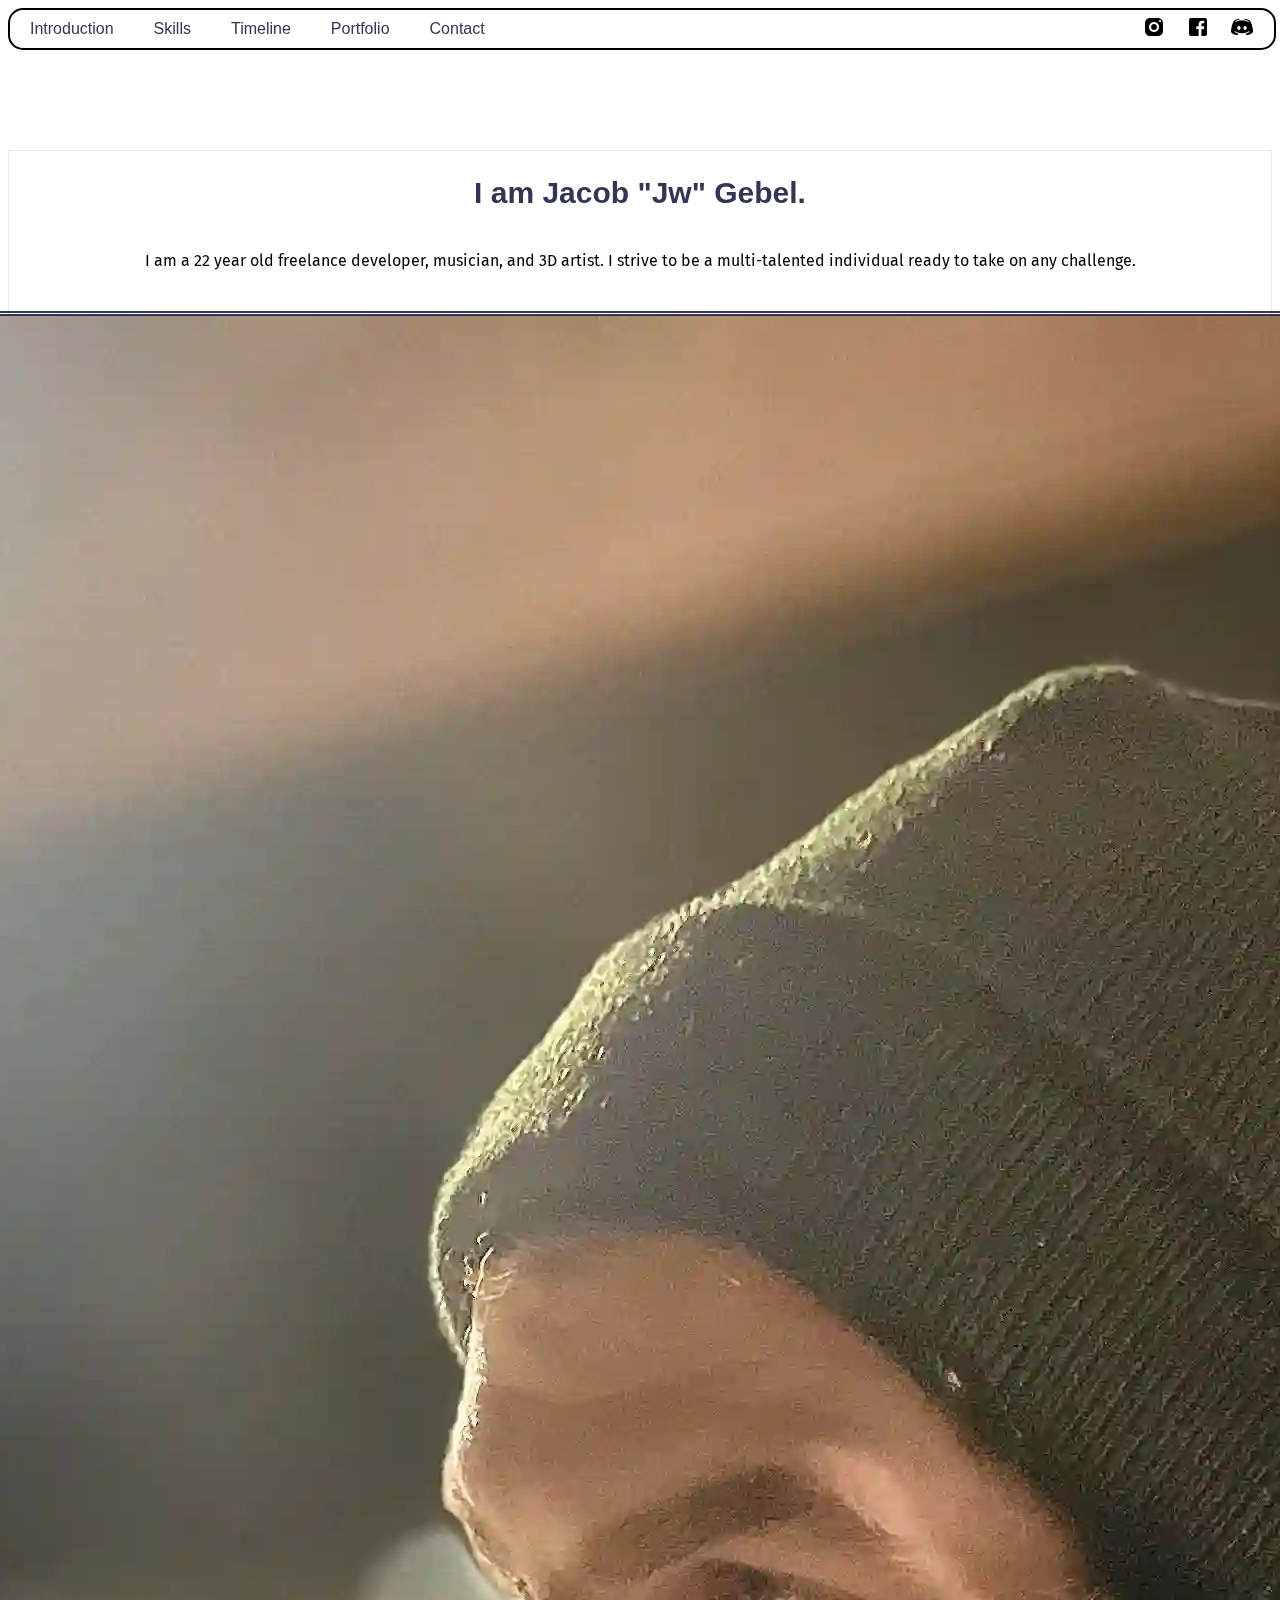
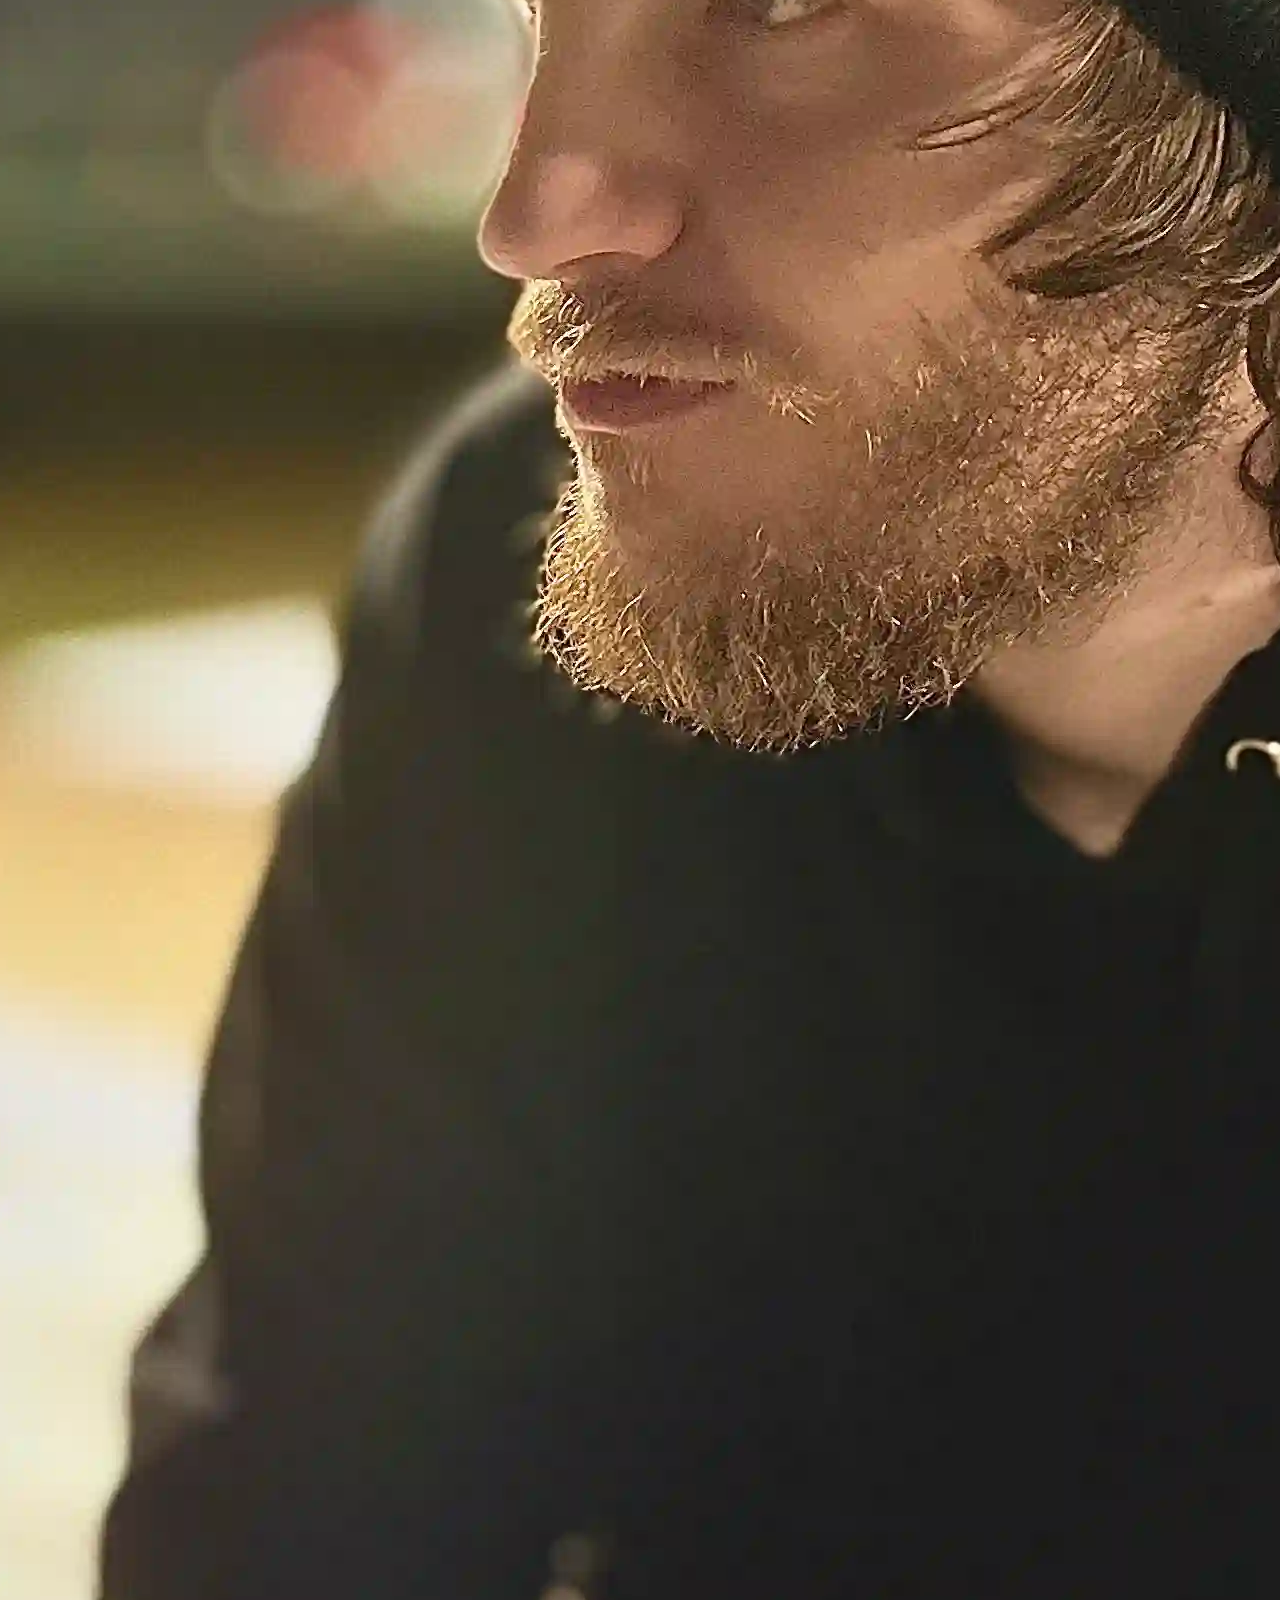
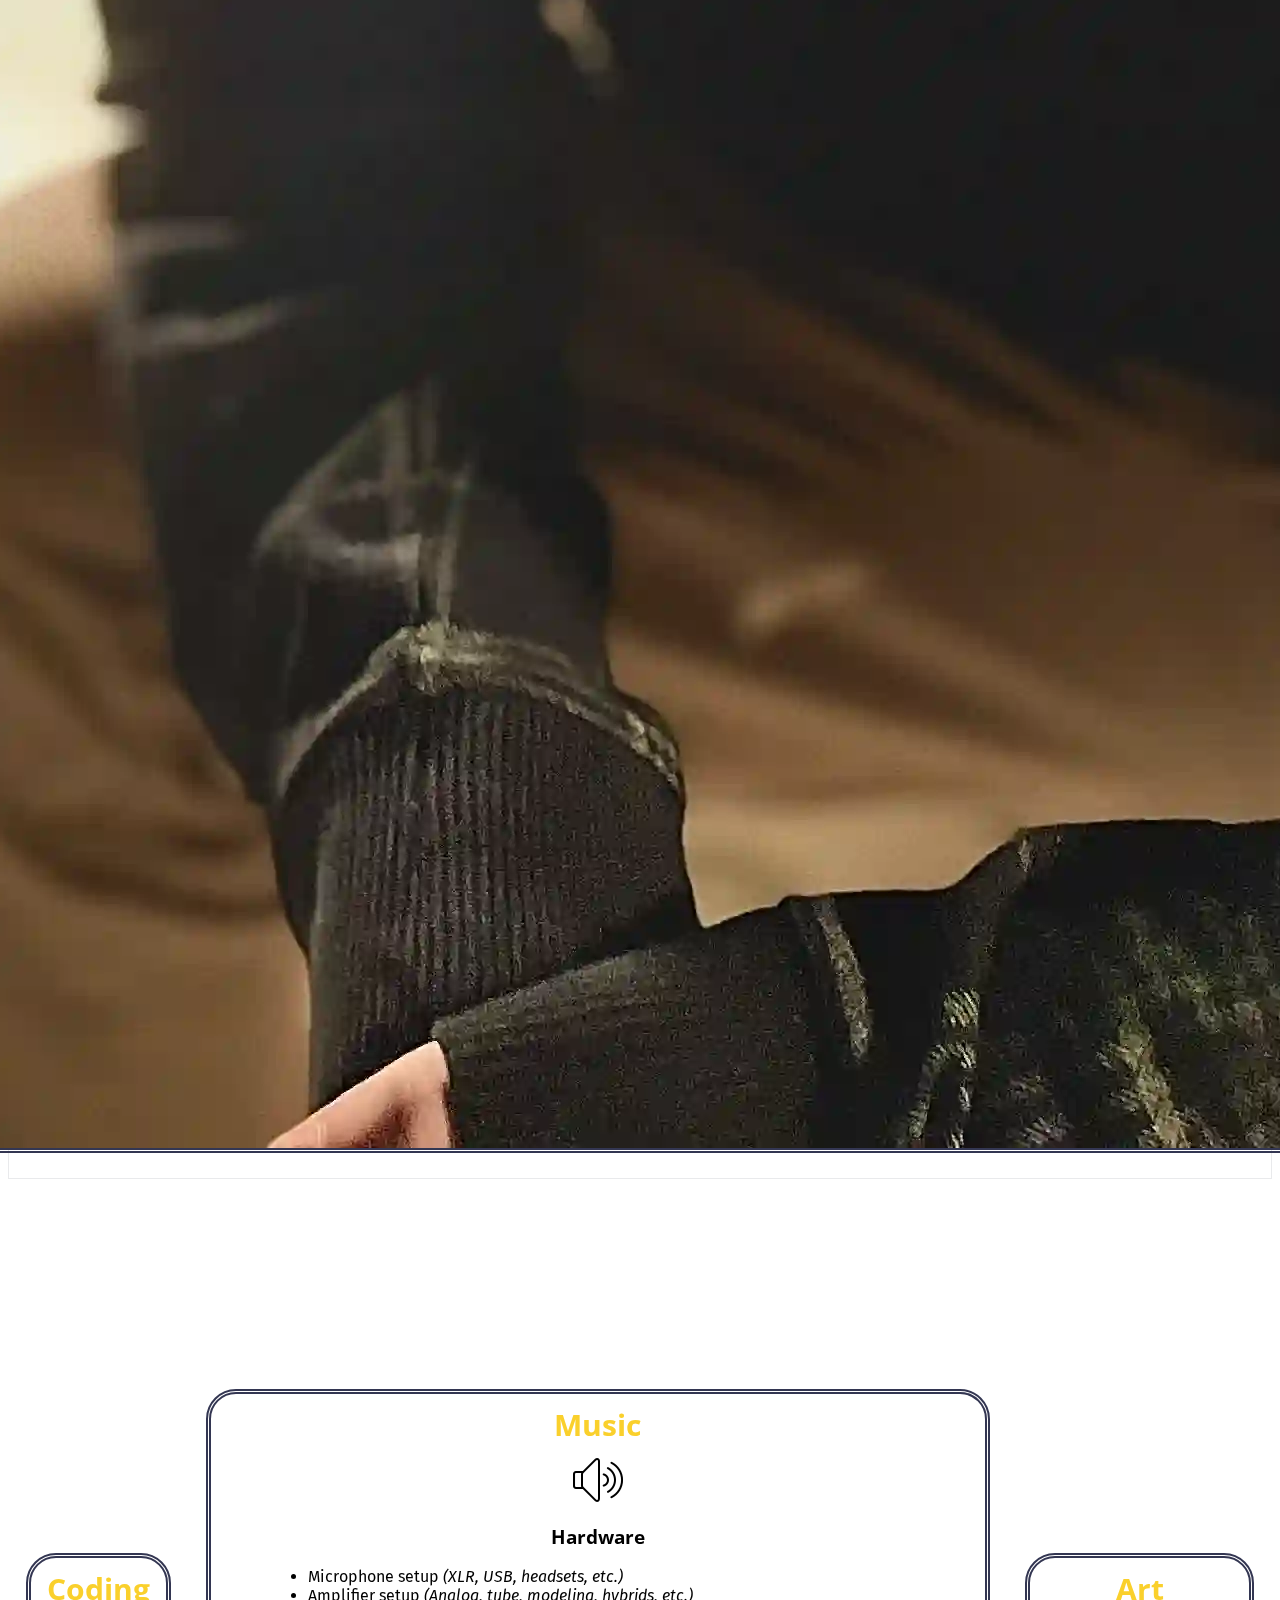
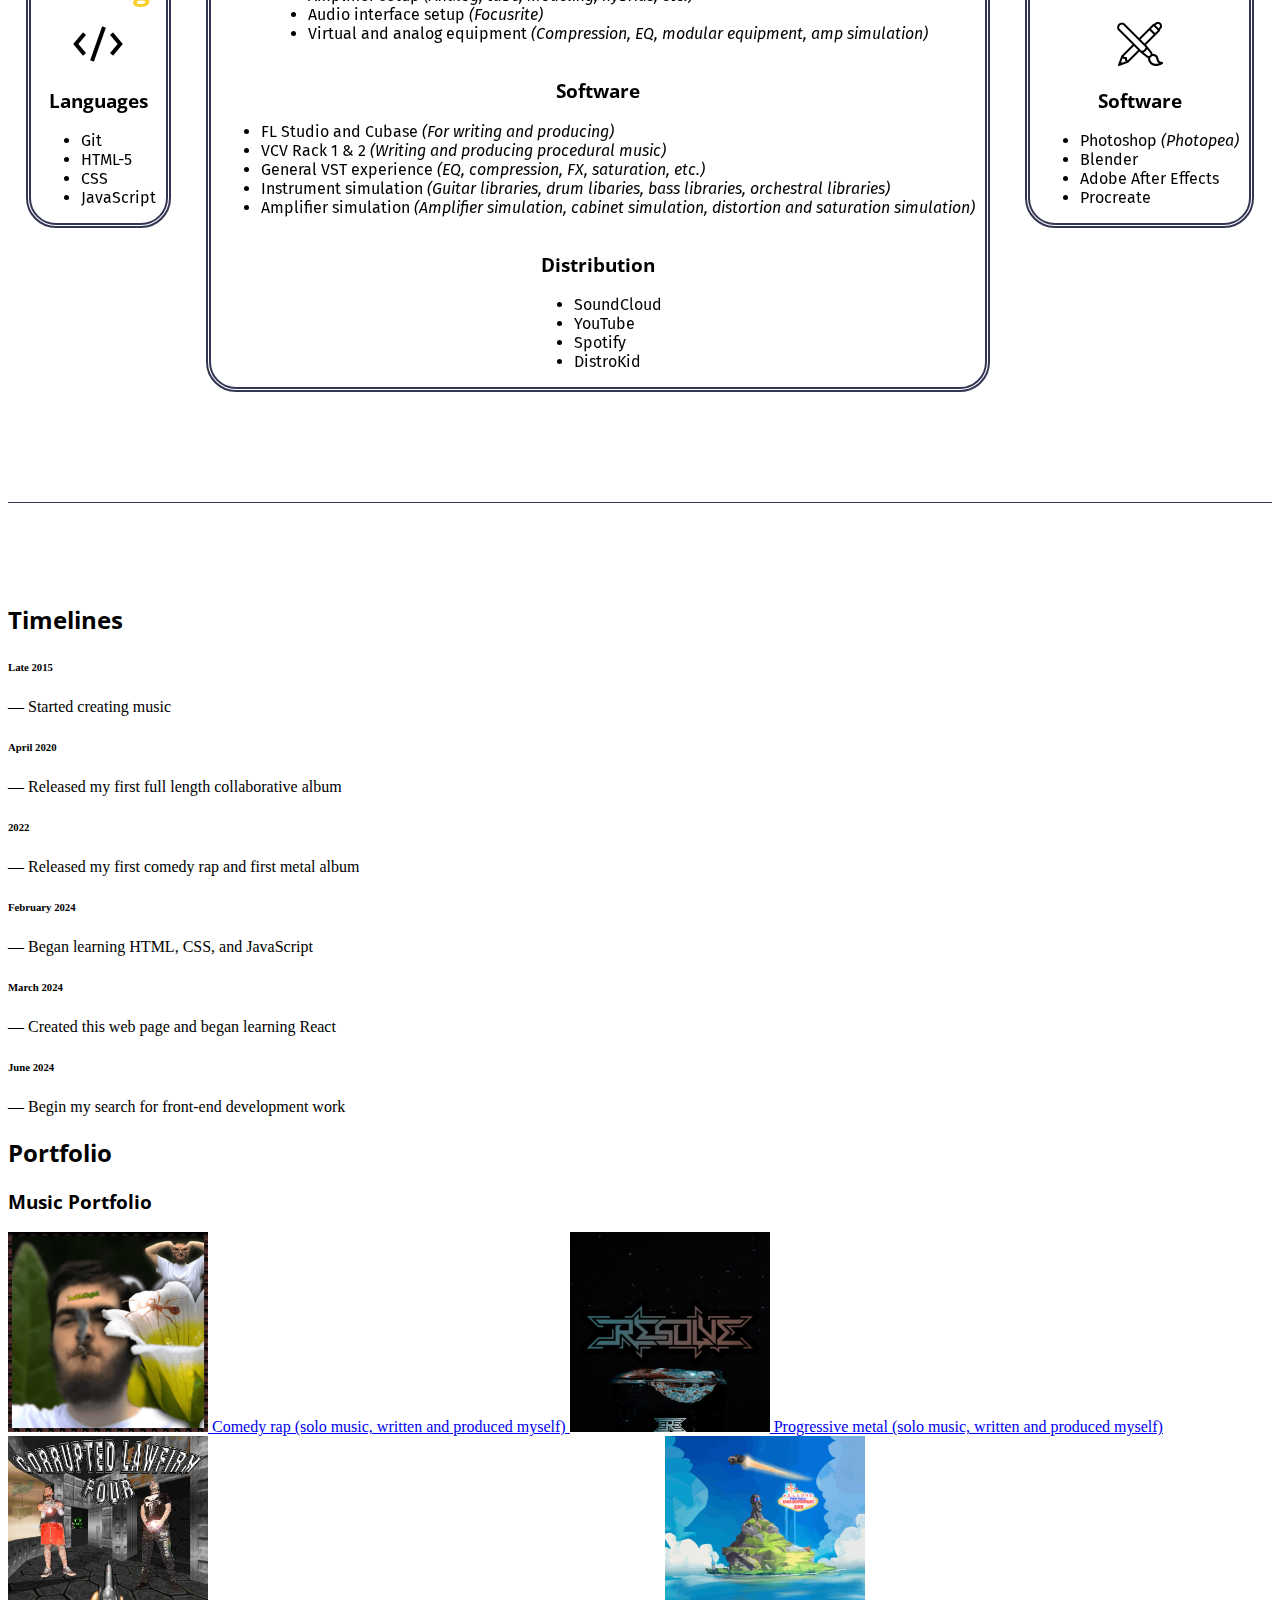
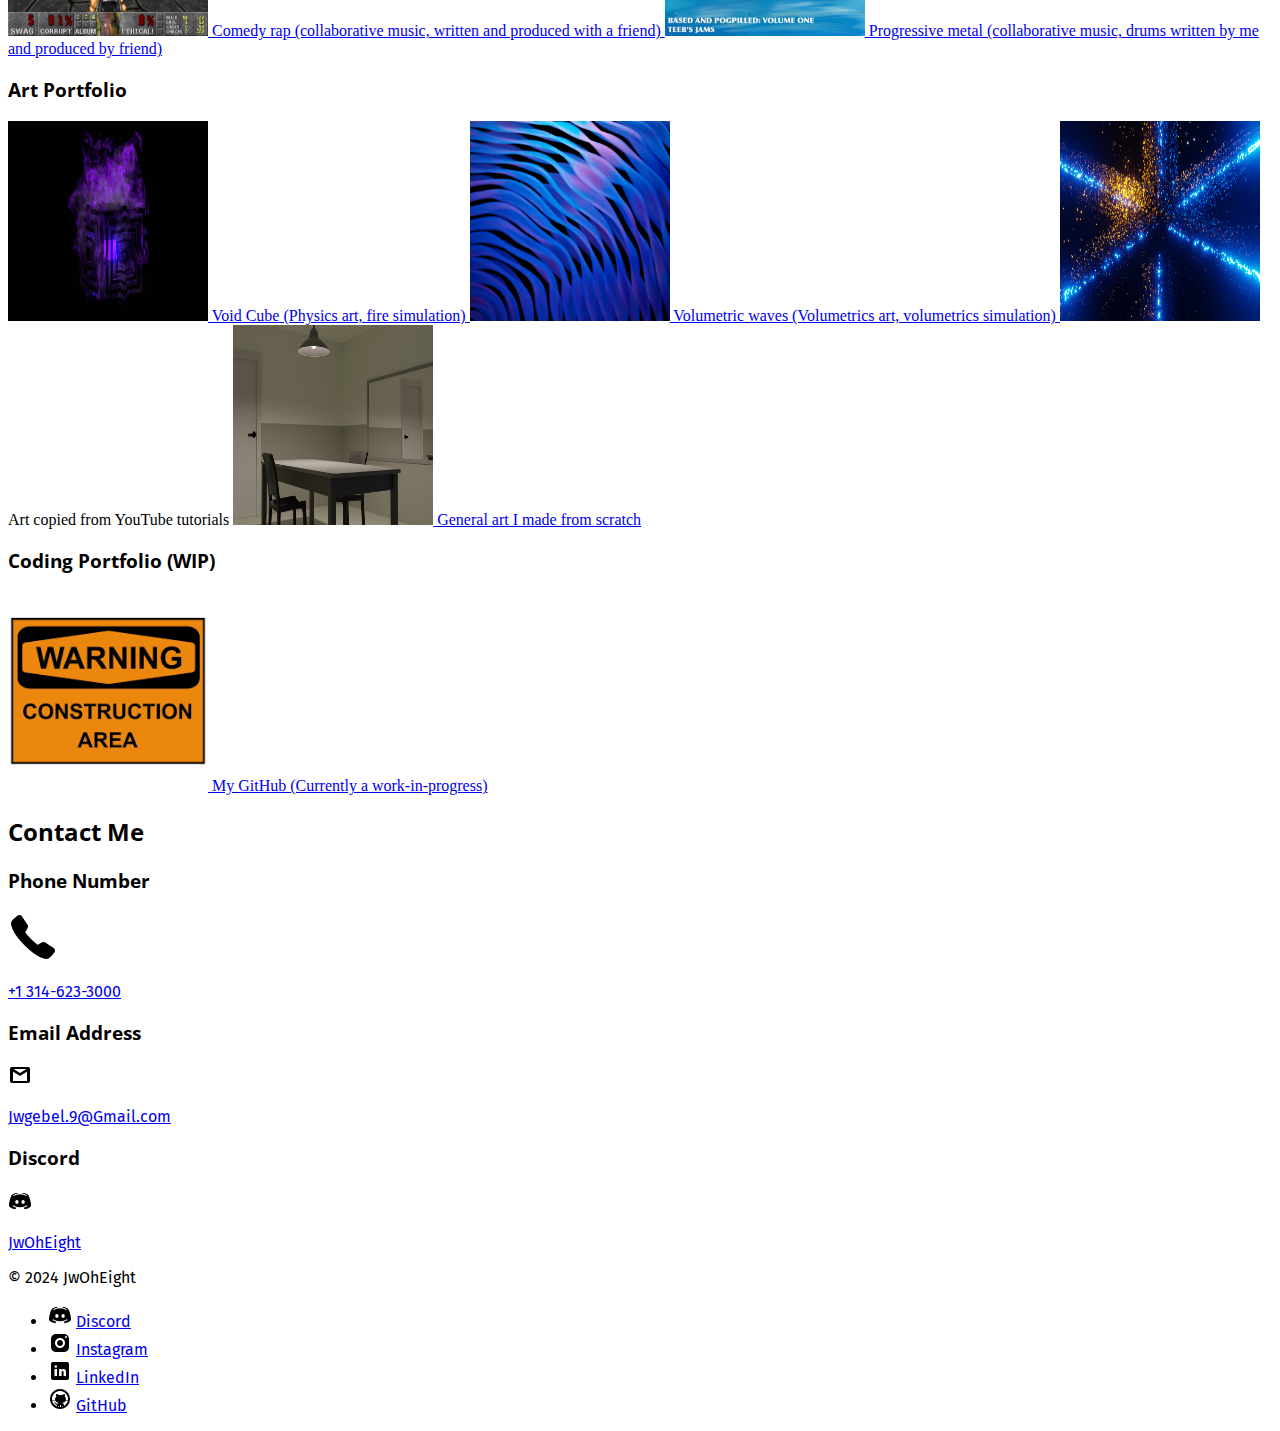
==== index.html @ f20156c4 "Finish skills section styling - Replace heading and paragraph fonts - Add lazy loading for all image" ====
<!DOCTYPE html>
<html lang="en">

<head>
    <meta charset="UTF-8">
    <meta name="viewport" content="width=device-width, initial-scale=1.0">
    <link href="styles.css" rel="stylesheet">
    
    <!-- h1: Jost (Bold) -->
    <!-- h2 & h3: Open Sans -->
    <!-- p: Fira Sans (Regular) -->
    <link rel="preconnect" href="https://fonts.googleapis.com">
    <link rel="preconnect" href="https://fonts.gstatic.com" crossorigin>
    <link href="https://fonts.googleapis.com/css2?family=Fira+Sans:ital,wght@0,100;0,200;0,300;0,400;0,500;0,600;0,700;0,800;0,900;1,100;1,200;1,300;1,400;1,500;1,600;1,700;1,800;1,900&family=Jost:ital,wght@0,100..900;1,100..900&family=Open+Sans:ital,wght@0,300..800;1,300..800&display=swap" rel="stylesheet">

    <title>JwOhEight Portfolio</title>
</head>

<body>
    <main>
        <header>
            <div class="navDiv">
                <nav>
                    <div class="navSectionDiv">
                        <ul class="navList">
                            <li><a href="#introductionSection">Introduction</a></li>
                            <li><a href="#skillsSection">Skills</a></li>
                            <li><a href="#timelineSection">Timeline</a></li>
                            <li><a href="#portfolioMainSection">Portfolio</a></li>
                            <li><a href="#contactSection">Contact</a></li>
                        </ul>
                    </div>
                    <div class="navLogoDiv">
                        <a href="https://www.instagram.com/jwoheight/" target="_blank" title="Add me on Instagram!">
                            <img id="socialLink" class="instagram icon" src="images/instagramIcon.png" alt="Instagram Logo" loading="lazy" />
                        </a>
                        <a href="https://www.facebook.com/JwOhEight/" target="_blank" title="Add me on Facebook!">
                            <img id="socialLink" class="facebook icon" src="images/facebookIcon.png" alt="Facebook Logo" loading="lazy" />
                        </a>
                        <a href="https://discord.com/" target="_blank" title="Add me on Discord!">
                            <img id="socialLink" class="discord icon" src="images/discordIcon.png" alt="Discord Logo" loading="lazy" />
                        </a>
                    </div>
                </nav>
            </div>

            <div class="introductionSection" id="introductionSection">
                    <div class="introTextDiv">
                        <h2 class="introTextHeader">I am Jacob "Jw" Gebel.</h2>
                        <p id="introTextParagraph"> I am a 22 year old freelance developer, musician, and 3D artist. I strive to be a multi-talented individual ready to take on any challenge.</p>
                    </div>
                    <div class="introImageDiv">
                        <img class="introImage" src="images/bench1.webp" alt="Jacob sitting on a bench" loading="lazy"/>
                    </div>
            </div>
        </header>

        <div class="skillsSection" id="skillsSection">
            <div class="skillsDiv">
                <section class="skillCategory coding">
                    <h2 class="skillCategoryHeader">Coding</h2>
                    <img src="images/codingIcon.png" class="coding icon"alt="Coding icon" loading="lazy">
                    <div class="subcategory languages">
                        <h3 class="skillSubcategoryHeader">Languages</h3>
                        <ul class="skillList">
                            <li>Git</li>
                            <li>HTML-5</li>
                            <li>CSS</li>
                            <li>JavaScript</li>
                        </ul>
                    </div>
                </section>
            </div>
            <div class="skillsDiv">
                <section class="skillCategory music">
                    <h2 class="skillCategoryHeader">Music</h2>
                    <img src="images/audioIcon.png" class="audio icon" alt="Audio icon" loading="lazy"/>
                    <div class="subcategory hardware">
                        <h3 class="skillSubcategoryHeader">Hardware</h3>
                        <ul class="skillList">
                            <li>Microphone setup <i>(XLR, USB, headsets, etc.)</i></li>
                            <li>Amplifier setup <i>(Analog, tube, modeling, hybrids, etc.)</i></li>
                            <li>Audio interface setup <i>(Focusrite)</i></li>
                            <li>Virtual and analog equipment <i>(Compression, EQ, modular equipment, amp simulation)</i></li>
                        </ul>
                    </div>
                
                    <div class="subcategory software">
                        <h3 class="skillSubcategoryHeader">Software</h3>
                        <ul class="skillList">
                            <li>FL Studio and Cubase <i>(For writing and producing)</i></li>
                            <li>VCV Rack 1 & 2 <i>(Writing and producing procedural music)</i></li>
                            <li>General VST experience <i>(EQ, compression, FX, saturation, etc.)</i></li>
                            <li>Instrument simulation <i>(Guitar libraries, drum libaries, bass libraries, orchestral
                                libraries)</i></li>
                            <li>Amplifier simulation <i>(Amplifier simulation, cabinet simulation, distortion and saturation
                                simulation)</i></li>
                        </ul>
                    </div>
                    <div class="subcategory distribution">
                        <h3 class="skillSubcategoryHeader">Distribution</h3>
                        <ul class="skillList">
                            <li>SoundCloud</li>
                            <li>YouTube</li>
                            <li>Spotify</li>
                            <li>DistroKid</li>
                        </ul>
                    </div>
                </section>
            </div>
            <div class="skillsDiv">
                <section class="skillCategory art">
                    <h2 class="skillCategoryHeader">Art</h2>
                    <img src="images/artIcon.png" class="art icon" alt="Art icon" loading="lazy"/>
                    <div class="subcategory software">
                        <h3 class="skillSubcategoryHeader">Software</h3>
                        <ul class="skillList">
                            <li>Photoshop <i>(Photopea)</i></li>
                            <li>Blender</li>
                            <li>Adobe After Effects</li>
                            <li>Procreate</li>
                        </ul>
                    </div>
                </section>
            </div>
        </div>
        

        <div class="timelineSection" id="timelineSection">
            <div class="container">
                <div class="timelines">
                    <h2>Timelines</h2>
                </div>
                <div class="all-timelines">
                    <!--SINGLE TIMELINE-->
                    <div class="single-timeline d-flex-2">
                        <div class="timeline-blank"></div>
                        <div class="timeline-text d-flex-2">
                            <span>
                                <h6>Late 2015</h6> — Started creating music
                            </span>
                            <div class="t-square"></div>
                        </div>
                    </div>
                    <!--SINGLE TIMELINE-->
                    <div class="single-timeline d-flex-2">
                        <div class="timeline-blank"></div>
                        <div class="timeline-text d-flex-2">
                            <span>
                                <h6>April 2020</h6> — Released my first full length collaborative album
                            </span>
                                                        <div class="t-square"></div>
                                                    </div>
                                                </div>
                                                <!--SINGLE TIMELINE-->
                                                <div class="single-timeline d-flex-2">
                                                    <div class="timeline-blank"></div>
                                                    <div class="timeline-text d-flex-2">
                                                        <span>
                                                            <h6>2022</h6> — Released my first comedy rap and first metal album
                                                        </span>
                                                        <div class="t-square"></div>
                                                    </div>
                                                </div>
                                                <!--SINGLE TIMELINE-->
                                                <div class="single-timeline d-flex-2">
                                                    <div class="timeline-blank"></div>
                                                    <div class="timeline-text d-flex-2">
                                                        <span>
                                                            <h6>February 2024</h6> — Began learning HTML, CSS, and JavaScript
                                                        </span>
                                                        <div class="t-square"></div>
                                                    </div>
                                                </div>
                                                <!--SINGLE TIMELINE-->
                                                <div class="single-timeline d-flex-2">
                                                    <div class="timeline-blank"></div>
                                                    <div class="timeline-text d-flex-2">
                                                        <span>
                                                            <h6>March 2024</h6> — Created this web page and began learning React
                                                        </span>
                                                        <div class="t-square"></div>
                                                    </div>
                                                </div>
                                                <!--SINGLE TIMELINE-->
                                                <div class="single-timeline d-flex-2">
                                                    <div class="timeline-blank"></div>
                                                    <div class="timeline-text d-flex-2">
                                                        <span>
                                                            <h6>June 2024</h6> — Begin my search for front-end development work
                                                        </span>
                                                        <div class="t-square"></div>
                                                    </div>
                                                </div>
                                            </div>
                                        </div>

                                        <div class="portfolioMainSection" id="portfolioMainSection">
                                            <h2>Portfolio</h2>
                                            <div class="musicPortfolio">
                                                <h3>Music Portfolio</h3>
                                                <div class="musicPortfolioDiv">
                                                    <!-- Whole Lotta Bugs cover -->
                                                    <a class="wholelottabugsLink" href="https://jw08.bandcamp.com/album/whole-lotta-bugs"
                                                        target="_blank">
                                                        <img src="images/wholelottabugsImage.jpg" alt="Whole Lotta Bugs album cover" width="200px"
                                                            height="200px" loading="lazy" />
                                                        Comedy rap (solo music, written and produced myself)
                                                    </a>
                                                    <!-- Resolve cover -->
                                                    <a class="resolveLink" href="https://resolvemetal.bandcamp.com/album/resolve-2" target="_blank">
                                                        <img src="images/resolveImage.jpg" alt="Resolve album cover" width="200px" height="200px" loading="lazy" />
                                                        Progressive metal (solo music, written and produced myself)
                                                    </a>
                                                    <!-- CLF 4 cover -->
                                                    <a class="clf4Link" href="https://corruptedlawfirm.bandcamp.com/album/corruptedlawfirmfour"
                                                        target="_blank">
                                                        <img src="images/clf4Image.png" alt="Corrupted Lawfirm Four album cover" width="200px"
                                                            height="200px" loading="lazy" />
                                                        Comedy rap (collaborative music, written and produced with a friend)
                                                    </a>
                                                    <!-- Teeb's Jams cover-->
                                                    <a class="bapv1Link" href="https://teebsjams.bandcamp.com/album/based-and-pogpilled-volume-one"
                                                        target="_blank">
                                                        <img src="images/bapV1Image.jpg" alt="Based and Pogpilled: Volume One album cover"
                                                            width="200px" height="200px" loading="lazy" />
                                                        Progressive metal (collaborative music, drums written by me and produced by friend)
                                                    </a>
                                                </div>
                                            </div>
                                            <div class="artPortfolioSection">
                                                <h3>Art Portfolio</h3>
                                                <div class="artPortfolioDiv">
                                                    <!-- Void Cube -->
                                                    <a class="voidCubeLink" href="https://www.artstation.com/artwork/149wdZ" target="_blank">
                                                        <img class="voidCubeArt" src="images/voidCubeImage.jpg" alt="Void Cube" width="200px"
                                                            height="200px" loading="lazy" />
                                                        Void Cube (Physics art, fire simulation)
                                                    </a>
                                                    <!-- CLF Draft -->
                                                    <a class="volumetricLink" href="https://www.artstation.com/artwork/4XGyX4" target="_blank">
                                                        <img class="volumetricArt" src="images/volumetricImage.jpg" alt="Volumetric art"
                                                            width="200px" height="200px" loading="lazy" />
                                                        Volumetric waves (Volumetrics art, volumetrics simulation)
                                                    </a>
                                                    <!-- Tutorial Art -->
                                                    <a class="tutorialArtLink" src="https://www.artstation.com/artwork/Ar1vko">
                                                        <img class="tutoralArt" src="images/tutorialImage.jpg" alt="Tutorial art" width="200px"
                                                            height="200px" loading="lazy" />
                                                        Art copied from YouTube tutorials
                                                    </a>
                                                    <!-- Interrogation Room -->
                                                    <a class="interrogationRoomLink" href="https://www.artstation.com/artwork/6bEwAx"
                                                        target="_blank">
                                                        <img class="interrogationRoomArt" src="images/interrogationRoomImage.jpg" width="200px"
                                                            height="200px" loading="lazy" />
                                                        General art I made from scratch
                                                    </a>
                                                </div>
                                            </div>
                                            <div class="codingPortfolioSection">
                                                <h3>Coding Portfolio (WIP)</h3>
                                                <div class="codingPortfolioDiv">
                                                    <a class="jwGithubLink" href="https://github.com/JwOhEight" target="_blank">
                                                        <img src="images/constructionZone.png" alt="Construction Sign" width="200px"
                                                            height="200px" loading="lazy" />
                                                        My GitHub (Currently a work-in-progress)
                                                    </a>
                                                </div>
                                            </div>
                                        </div>

                                        <div class="contactSection" id="contactSection">
                                            <h2>Contact Me</h2>
                                            <div class="contactContainer">
                                                <div class="phoneNumber">
                                                    <h3>Phone Number</h3>
                                                    <a class="contactLink" href="https://en.wikipedia.org/wiki/Area_codes_314_and_557"
                                                        target="_blank">
                                                        <img src="images/phoneIcon.png" class="phone icon" alt="Phone icon" loading="lazy"/>
                                                        <p class="contactInfo">+1 314-623-3000</p>
                                                    </a>
                                                </div>
                                                <div class="email">
                                                    <h3>Email Address</h3>
                                                    <a class="contactLink" href="mailto:Jwgebel.9@gmail.com">
                                                        <img src="images/gmailIcon.png" class="gmail icon" alt="Gmail icon" loading="lazy"/>
                                                        <p class="contactInfo">Jwgebel.9@Gmail.com</p>
                                                    </a>
                                                </div>
                                                <div class="discord">
                                                    <h3>Discord</h3>
                                                    <a class="contactLink" href="https://discord.com/" target="_blank">
                                                        <img src="images/discordIcon.png" class="discord icon" alt="Discord icon" loading="lazy"/>
                                                        <p class="contactInfo">JwOhEight</p>
                                                    </a>
                                                </div>
                                            </div>
                                        </div>
                                </main>

                                <footer class="footer">
                                    <div class="container">
                                        <p>&copy; 2024 JwOhEight</p>
                                        <ul class="social-links">
                                            <li>
                                                <img src="images/discordIcon.png" alt="Discord icon" loading="lazy"/>
                                                <a href="https://discord.com/" target="_blank">Discord</a>
                                            </li>
                                            <li>
                                                <img src="images/instagramIcon.png" alt="Instagram icon" loading="lazy"/>
                                                <a href="https://www.instagram.com/jwoheight/" target="_blank">Instagram</a>
                                            </li>
                                            <li>
                                                <img src="images/linkedinIcon.png" alt="LinkedIn icon" loading="lazy"/>
                                                <a href="https://www.linkedin.com/in/jwgebel9/" target="_blank">LinkedIn</a>
                                            </li>
                                            <li>
                                                <img src="images/githubIcon.png" alt="GitHub icon" loading="lazy">
                                                <a href="https://github.com/JwOhEight" target="_blank">GitHub</a>
                                            </li>
                                        </ul>
                                    </div>
                                </footer>
                            </body>
                            <script src="main.js"></script>
                            </html>
---- styles.css ----
:root {
    --bluegray: #90ADC6;
    --pewter: #E9EAEC;
    --yellow: #FAD02C;
    --darkblue: #333652;
    --darkgray: #616a69;
}

/* Nav section */
nav {
    display: flex;
    justify-content: space-between;
    width: 100%;
    height: 110%;
    border-bottom: black 1px solid;
    margin-bottom: 100px;
    border-radius: 15px;
    border: 2px solid black ;
    backdrop-filter: blur(60px);
    transition: box-shadow 0.3s ease;
}


nav:hover {
    box-shadow: 0 10px 20px rgba(0, 0, 0, 0.2);
}

.navSectionDiv {
    display: flex;
    justify-content: flex-end; 
}

.navList {
    list-style-type: none;
    margin: 0;
    padding: 0;
    display: flex;
    gap: 20px;
    color: white;
}

.navList a {
    padding: 10px 0;
    margin-left: 20px;
    text-decoration: none;
    mix-blend-mode: difference;
    color: var(--darkblue);

}

.navLogoDiv {
    display: flex;
    gap: 20px;
    align-items: center;
    margin-right: 20px;
}

nav li {
    list-style: none;
    padding: 10px 0;
    font-family: "Noto Sans", sans-serif;
    font-size: 16px;
}

/* Introduction section */
@keyframes fadeIn {
    0% {opacity: 0;}
    100% {opacity: 1;}
}

.introductionSection {
    display: flex;
    justify-content: center;
    align-items: center;
    flex-direction: column;
    margin-top: 100px;
    margin-bottom: 100px;
    border: 1px solid var(--pewter);
    transition: box-shadow 0.3s ease;
    backdrop-filter: blur(60px);
}

.introductionSection:hover {
    box-shadow: 12px 12px 15px rgba(0, 0, 0, 0.5);
}

.introTextDiv, .introImageDiv {
    animation: fadeIn 2s ease-in-out;
}

@keyframes glow {
    0% {
        box-shadow: 0 0 5px var(--darkblue), 0 0 10px var(--darkblue), 0 0 15px var(--darkblue), 0 0 20px var(--darkblue);
    }

    50% {
        box-shadow: 0 0 10px white, 0 0 15px white, 0 0 20px white, 0 0 25px white;
    }
    100% {
        box-shadow: 0 0 5px var(--darkblue), 0 0 10px var(--darkblue), 0 0 15px var(--darkblue), 0 0 20px var(--darkblue);
    }
}

.introImage {
    border: 5px double var(--darkblue);
    border-radius: 30px;
    box-shadow: 0 0 0 0 rgba(0, 0, 0, 1);
    animation: glow 5s ease-in-out infinite;
    margin: 25px;
}

.introTextDiv {
    display: flex;
    flex-direction: column;
    align-items: center;
    margin: 0;

}

.introImageDiv {
    display: flex;
    justify-content: center;
    align-items: center;
}

.introTextParagraph {
    margin: 25px;
    line-height: 2;
}

.introTextHeader {
    font-family: "Patrick Hand", sans-serif;
    font-size: 30px;
    color: var(--darkblue);
    margin: 25px;
}

/* Skills section */
.skillsSection {
    display: flex;
    align-items: center;
    justify-content: space-around;
    margin-top: 100px;
    margin-bottom: 100px;
    padding-top: 100px;
    padding-bottom: 100px;
    border-bottom: 1px solid var(--darkblue);
    transition: box-shadow 0.3s ease;
}

.skillsSection:hover {
    box-shadow: 0 10px 20px rgba(0, 0, 0, 0.1);
}

.skillList {
    margin-right: 10px;
    margin-left: 10px;
    text-wrap: pretty;
}


.skillCategory {
    display: flex;
    flex-direction: column;
    align-items: center;
    justify-content: space-around;
    margin: 10px;
    border-radius: 15px;
    backdrop-filter: blur(60px);
    border: 5px double var(--darkblue);
    border-radius: 30px;
    box-shadow: 0 0 0 0 rgba(0, 0, 0, 1);
}

.skillCategoryHeader {
    font-size: 30px;
    color: var(--yellow);
    margin: 10px;
}

.skillSubcategoryHeader {
    text-align: center;
}

/* General selectors */
body {
    background-image: url('https://i.ibb.co/9hwJFSZ/background.jpg');
    background-repeat: no-repeat;
    background-size: cover;
    
}

h1 {
    font-family: "Jost", sans-serif;
    font-weight: bold;
}

h2, h3{
    font-family: "Open Sans", sans-serif;
}

p, li {
    font-family: "Fira Sans", sans-serif;
}

.icon {

}
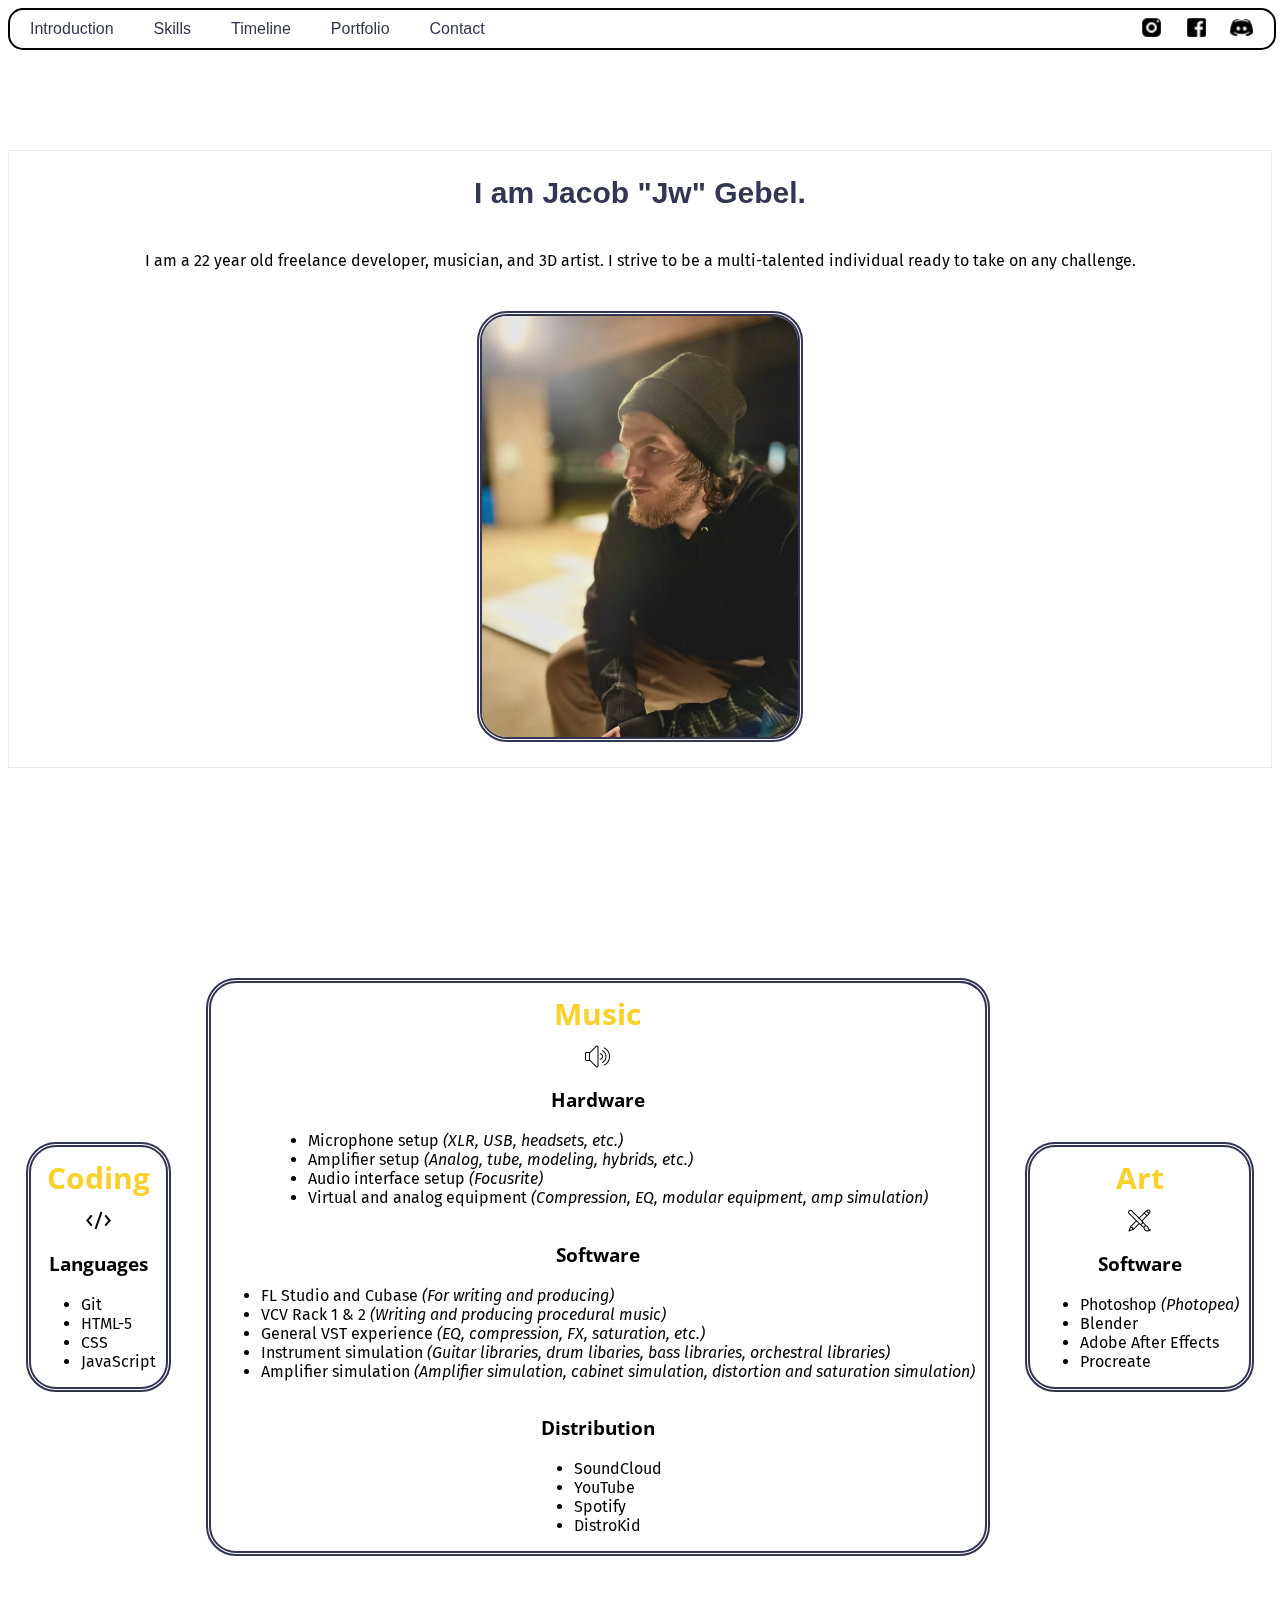
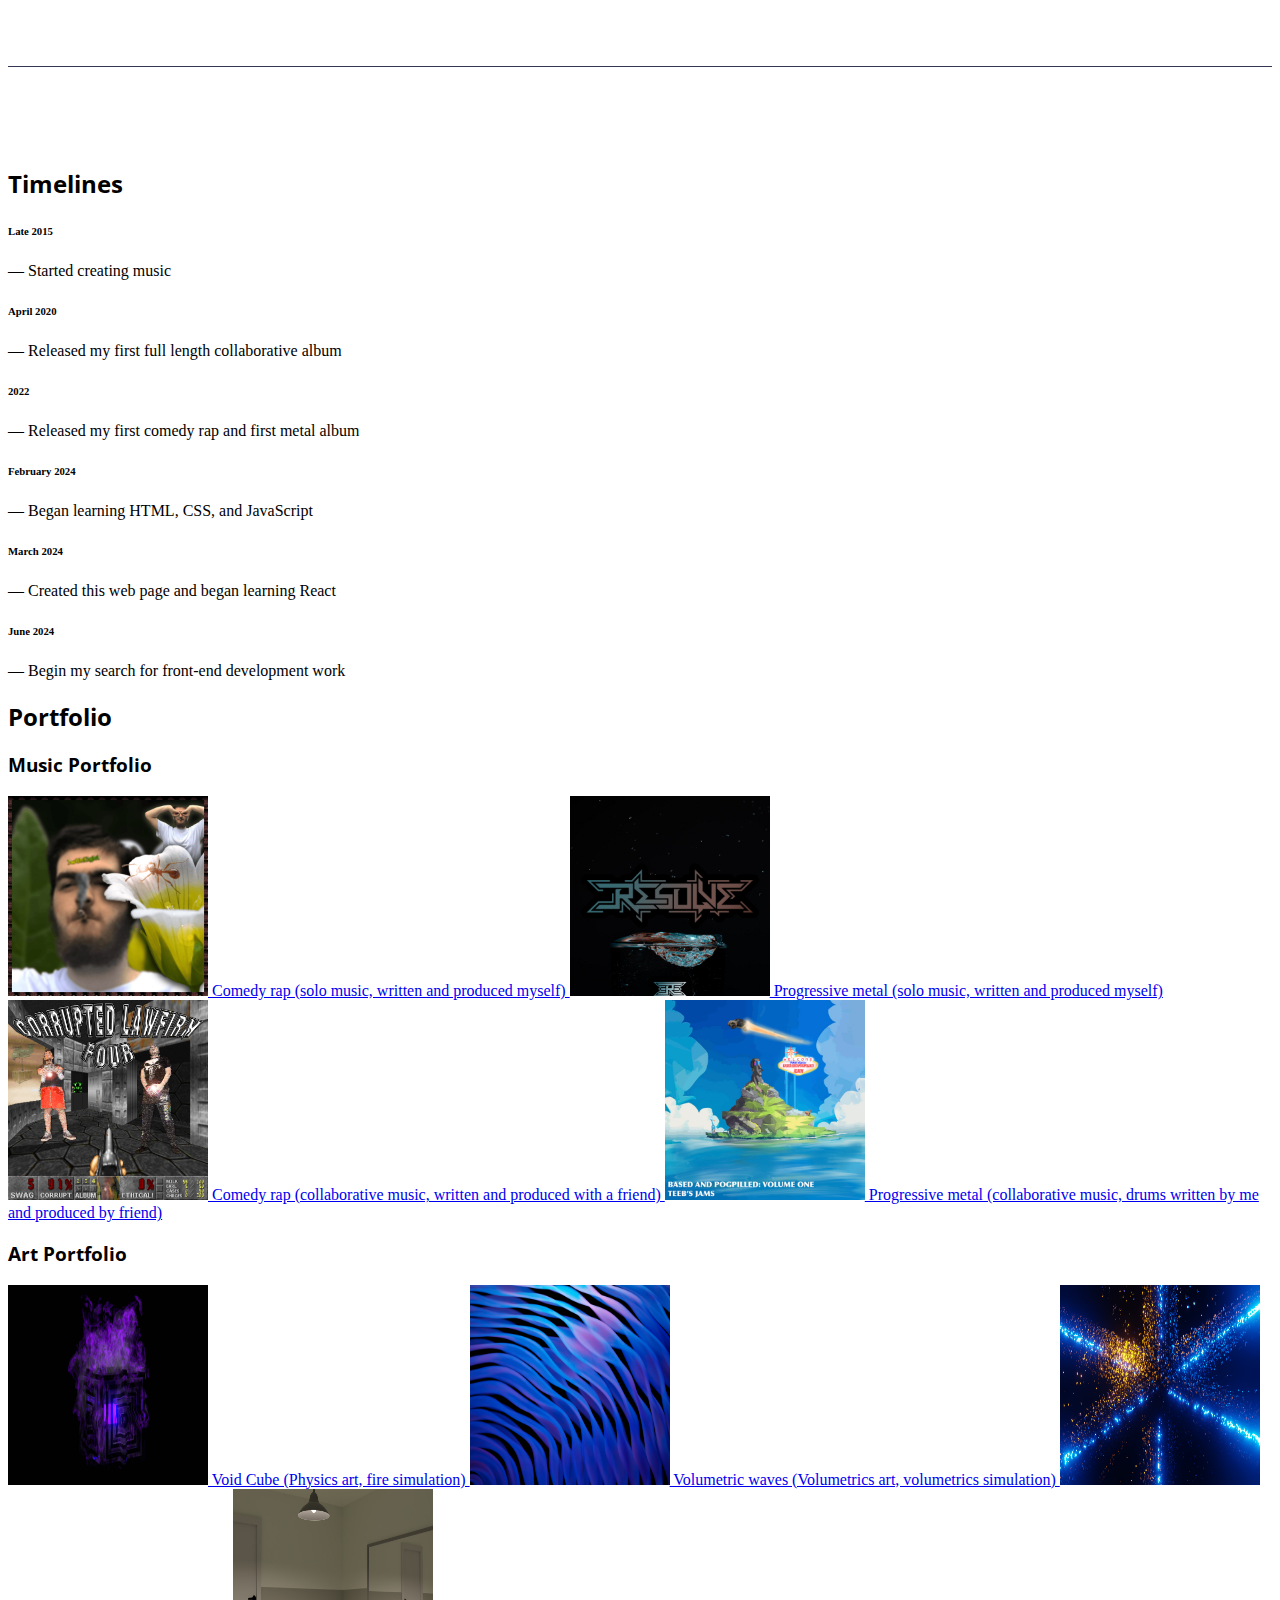
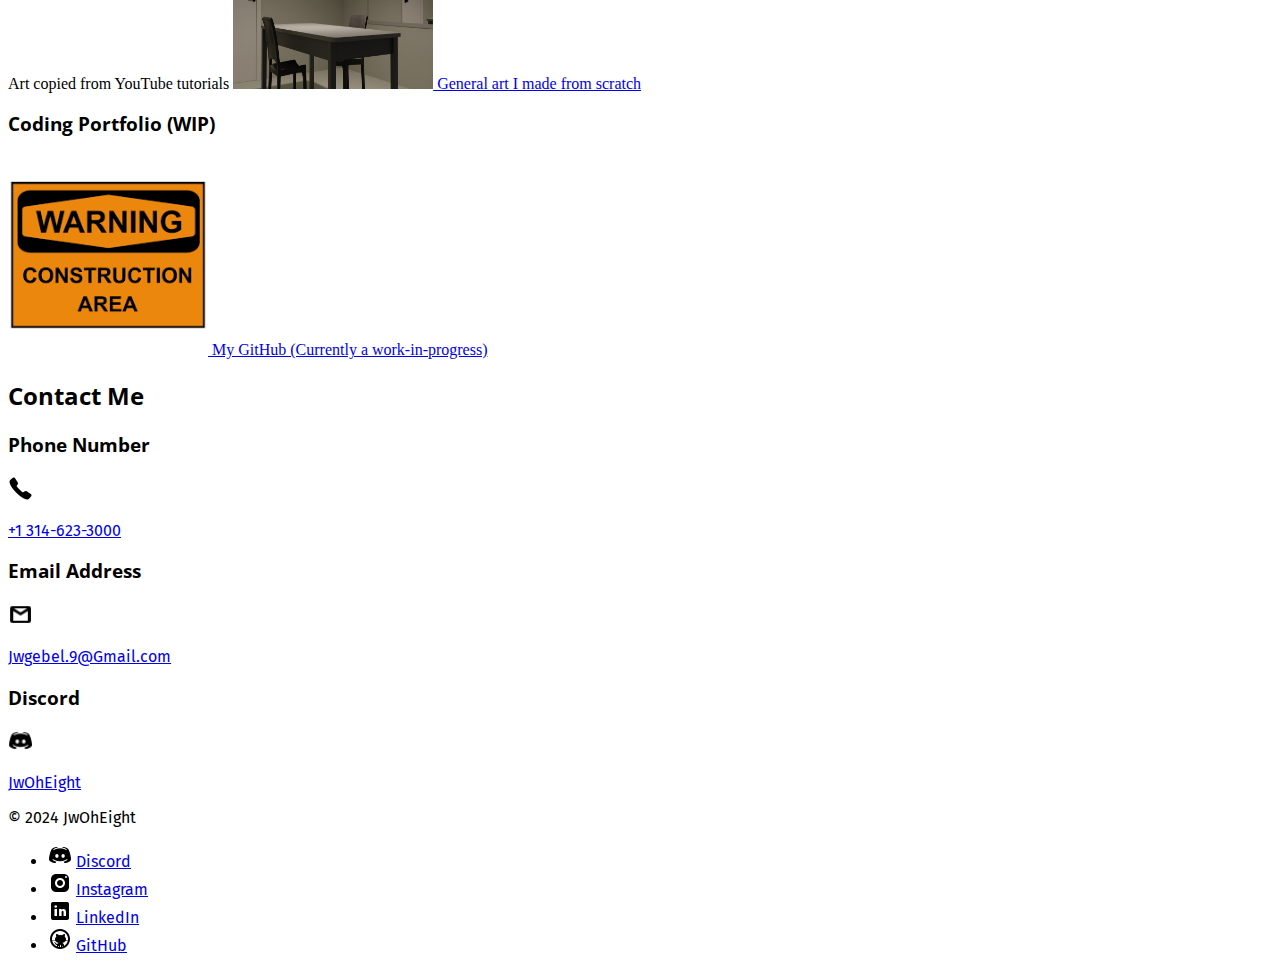
==== commit 88a9bf0d: "Testing git push" ====
--- a/index.html
+++ b/index.html
@@ -5,6 +5,7 @@
     <meta charset="UTF-8">
     <meta name="viewport" content="width=device-width, initial-scale=1.0">
     <link href="styles.css" rel="stylesheet">
+    <!-- Arbitrary comment for git testing -->
     
     <!-- h1: Jost (Bold) -->
     <!-- h2 & h3: Open Sans -->
--- a/styles.css
+++ b/styles.css
@@ -102,6 +102,8 @@
 }
 
 .introImage {
+    width: 25%;
+    height: 25%;
     border: 5px double var(--darkblue);
     border-radius: 30px;
     box-shadow: 0 0 0 0 rgba(0, 0, 0, 1);
@@ -204,7 +206,8 @@
 }
 
 .icon {
-
-}
-
-
+    width: 25px;
+    height: 25px;
+}
+
+
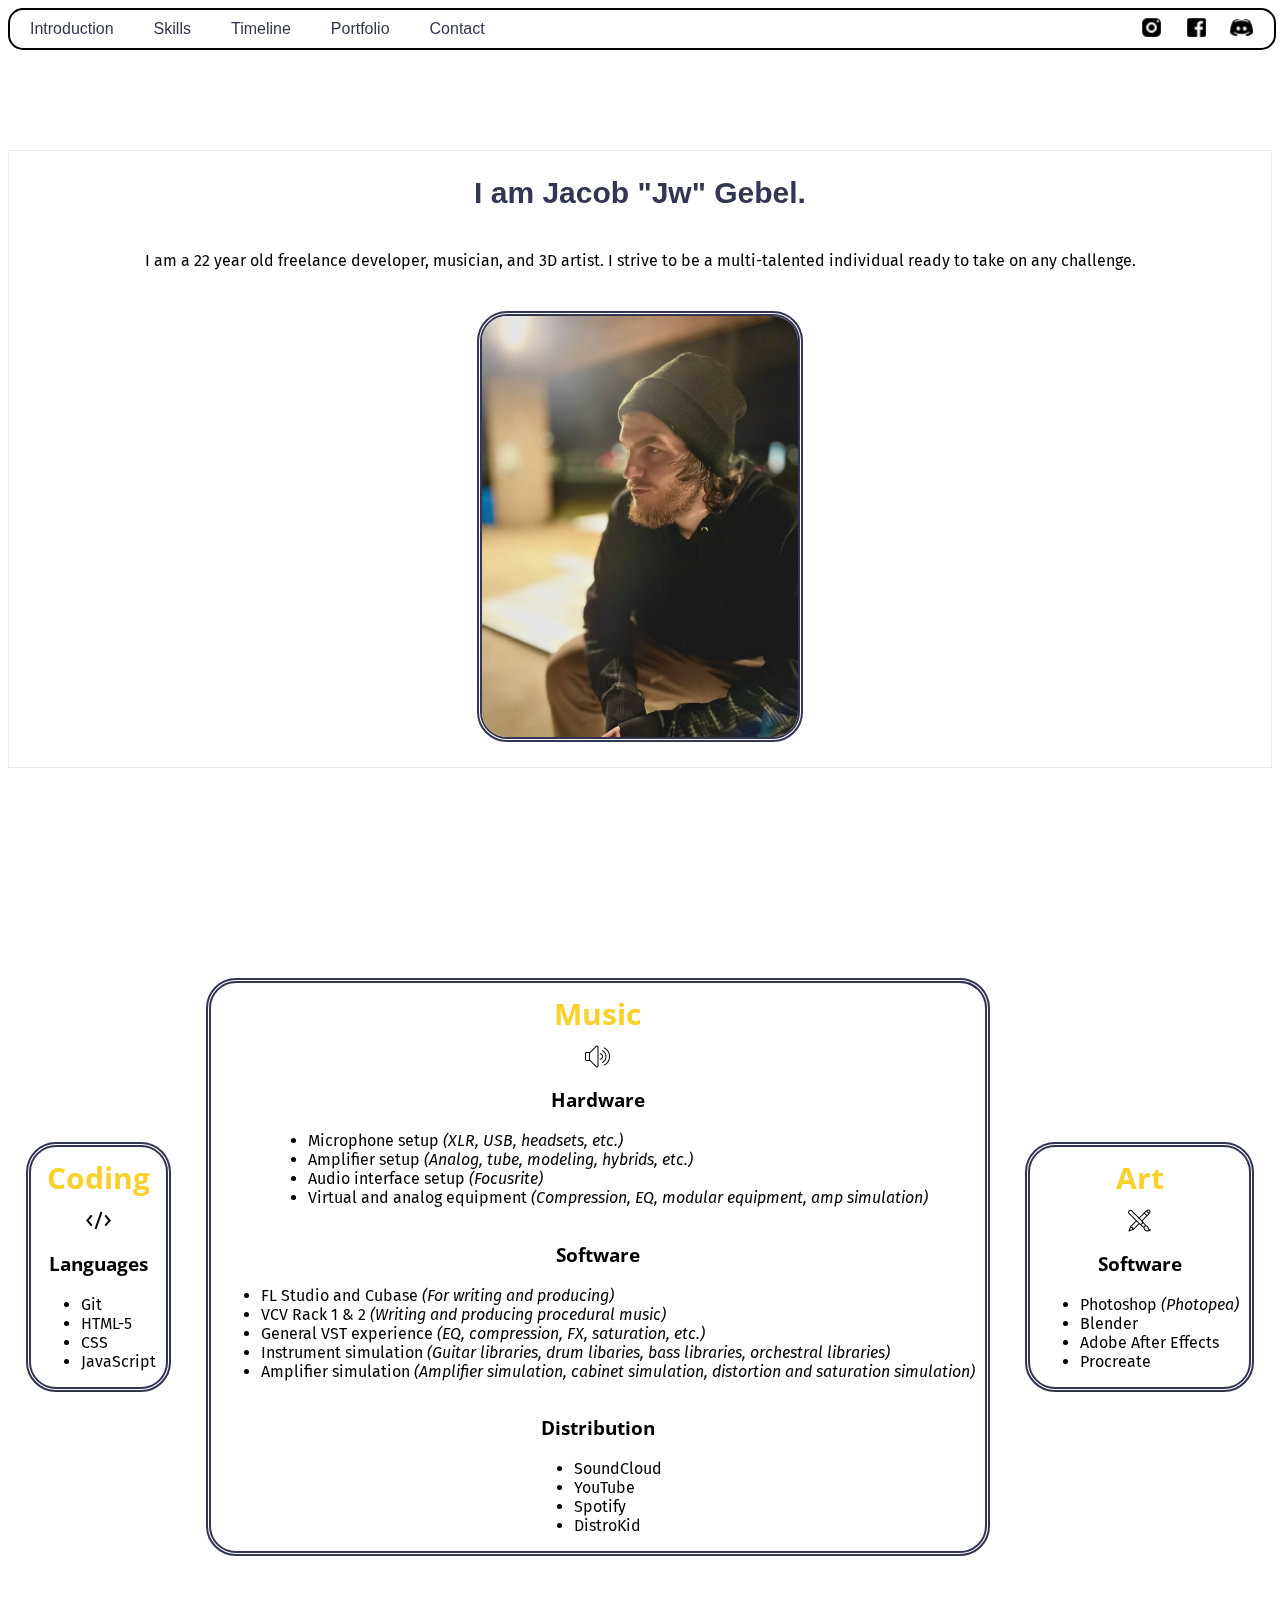
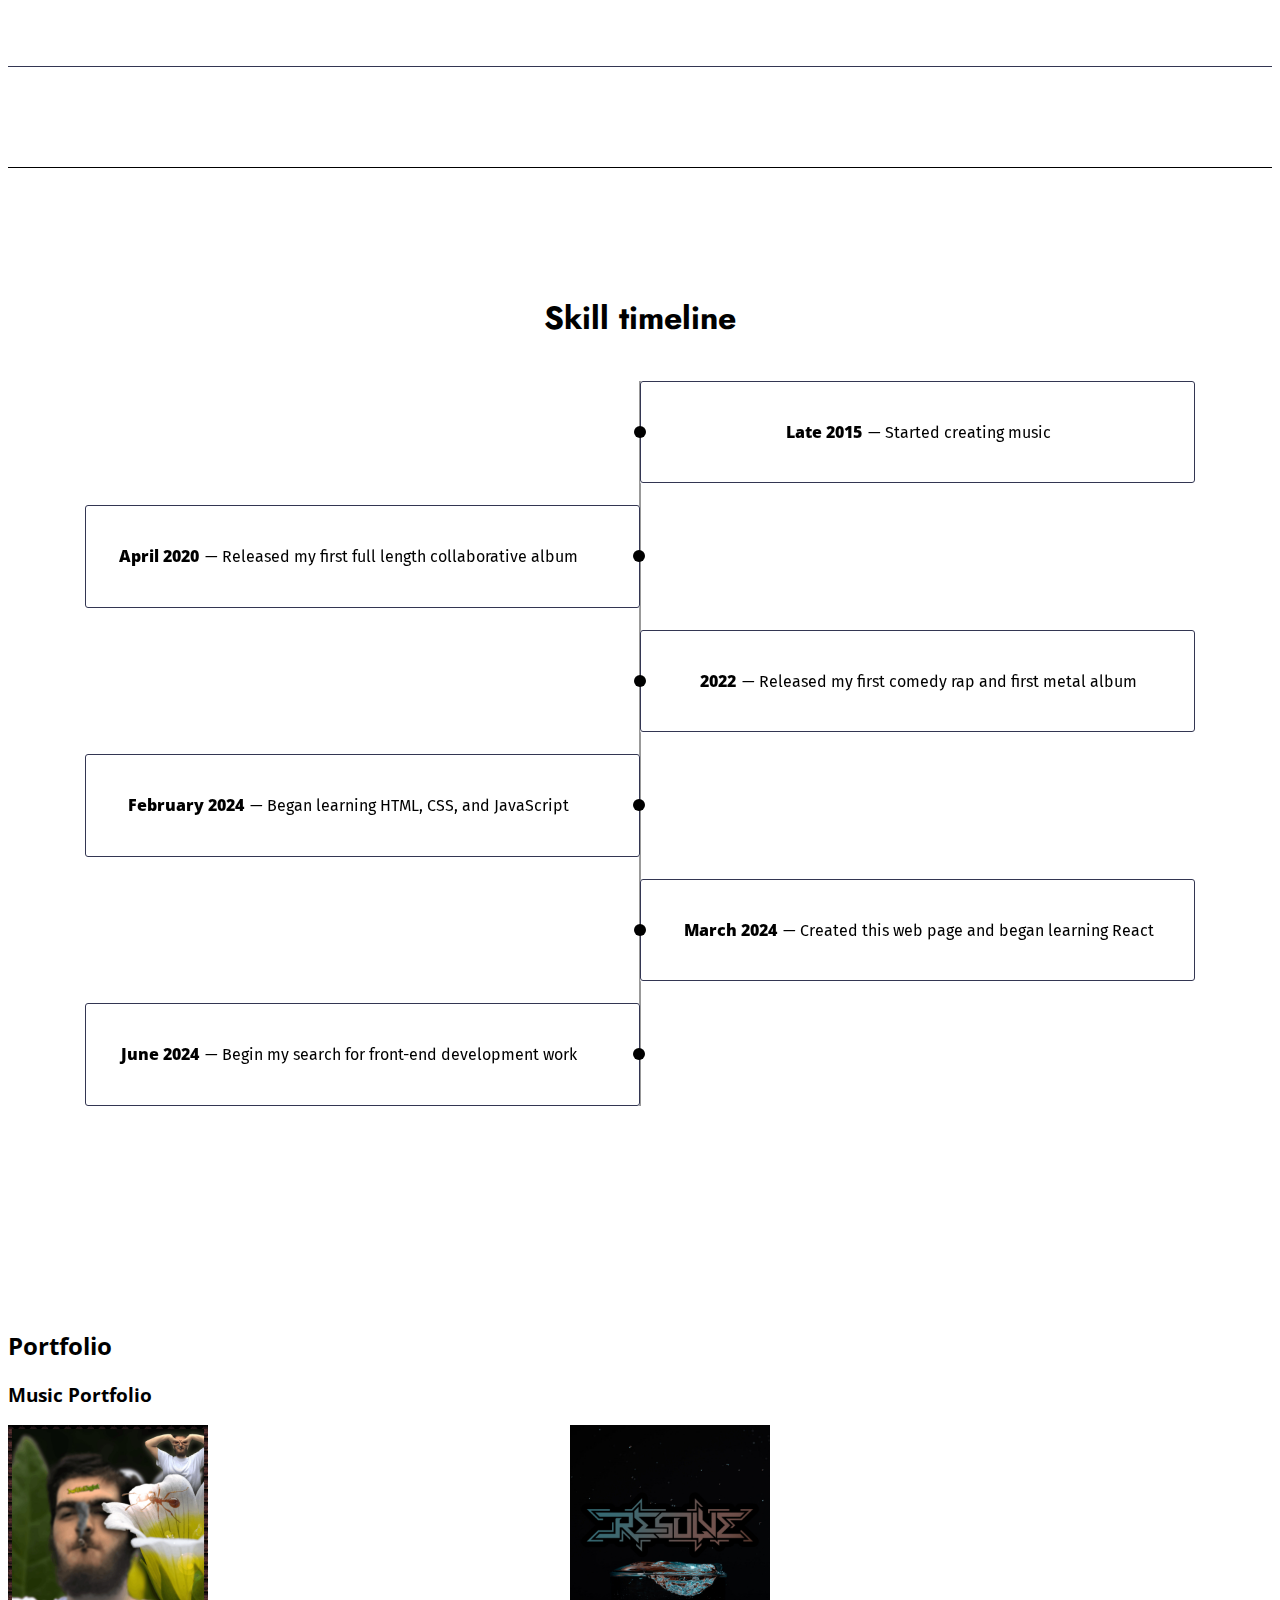
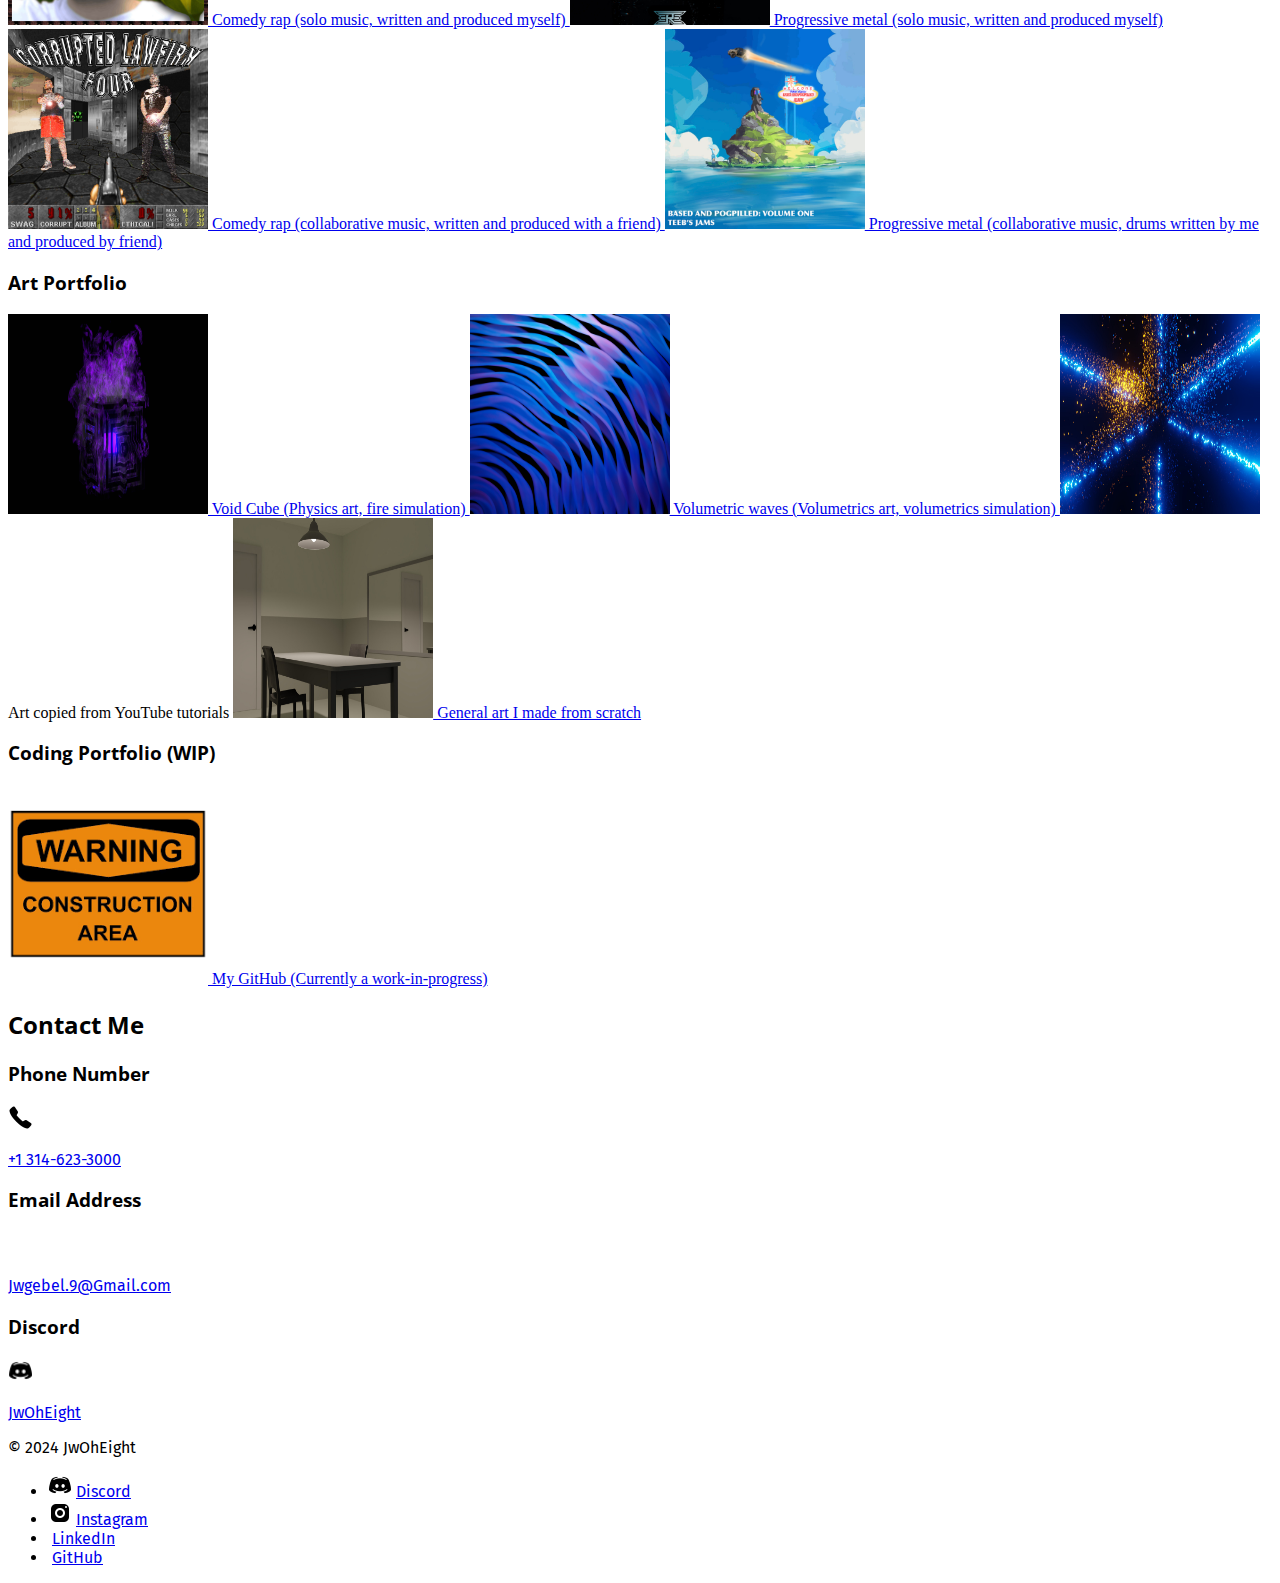
==== commit a54d74fc: "Finish styling timeline section HTML: - Reformat HTML document - Change timeline h2 text to 'Skill t" ====
--- a/index.html
+++ b/index.html
@@ -6,13 +6,15 @@
     <meta name="viewport" content="width=device-width, initial-scale=1.0">
     <link href="styles.css" rel="stylesheet">
     <!-- Arbitrary comment for git testing -->
-    
+
     <!-- h1: Jost (Bold) -->
     <!-- h2 & h3: Open Sans -->
     <!-- p: Fira Sans (Regular) -->
     <link rel="preconnect" href="https://fonts.googleapis.com">
     <link rel="preconnect" href="https://fonts.gstatic.com" crossorigin>
-    <link href="https://fonts.googleapis.com/css2?family=Fira+Sans:ital,wght@0,100;0,200;0,300;0,400;0,500;0,600;0,700;0,800;0,900;1,100;1,200;1,300;1,400;1,500;1,600;1,700;1,800;1,900&family=Jost:ital,wght@0,100..900;1,100..900&family=Open+Sans:ital,wght@0,300..800;1,300..800&display=swap" rel="stylesheet">
+    <link
+        href="https://fonts.googleapis.com/css2?family=Fira+Sans:ital,wght@0,100;0,200;0,300;0,400;0,500;0,600;0,700;0,800;0,900;1,100;1,200;1,300;1,400;1,500;1,600;1,700;1,800;1,900&family=Jost:ital,wght@0,100..900;1,100..900&family=Open+Sans:ital,wght@0,300..800;1,300..800&display=swap"
+        rel="stylesheet">
 
     <title>JwOhEight Portfolio</title>
 </head>
@@ -33,26 +35,30 @@
                     </div>
                     <div class="navLogoDiv">
                         <a href="https://www.instagram.com/jwoheight/" target="_blank" title="Add me on Instagram!">
-                            <img id="socialLink" class="instagram icon" src="images/instagramIcon.png" alt="Instagram Logo" loading="lazy" />
+                            <img id="socialLink" class="instagram icon" src="images/instagramIcon.png"
+                                alt="Instagram Logo" loading="lazy" />
                         </a>
                         <a href="https://www.facebook.com/JwOhEight/" target="_blank" title="Add me on Facebook!">
-                            <img id="socialLink" class="facebook icon" src="images/facebookIcon.png" alt="Facebook Logo" loading="lazy" />
+                            <img id="socialLink" class="facebook icon" src="images/facebookIcon.png" alt="Facebook Logo"
+                                loading="lazy" />
                         </a>
                         <a href="https://discord.com/" target="_blank" title="Add me on Discord!">
-                            <img id="socialLink" class="discord icon" src="images/discordIcon.png" alt="Discord Logo" loading="lazy" />
+                            <img id="socialLink" class="discord icon" src="images/discordIcon.png" alt="Discord Logo"
+                                loading="lazy" />
                         </a>
                     </div>
                 </nav>
             </div>
 
             <div class="introductionSection" id="introductionSection">
-                    <div class="introTextDiv">
-                        <h2 class="introTextHeader">I am Jacob "Jw" Gebel.</h2>
-                        <p id="introTextParagraph"> I am a 22 year old freelance developer, musician, and 3D artist. I strive to be a multi-talented individual ready to take on any challenge.</p>
-                    </div>
-                    <div class="introImageDiv">
-                        <img class="introImage" src="images/bench1.webp" alt="Jacob sitting on a bench" loading="lazy"/>
-                    </div>
+                <div class="introTextDiv">
+                    <h2 class="introTextHeader">I am Jacob "Jw" Gebel.</h2>
+                    <p id="introTextParagraph"> I am a 22 year old freelance developer, musician, and 3D artist. I
+                        strive to be a multi-talented individual ready to take on any challenge.</p>
+                </div>
+                <div class="introImageDiv">
+                    <img class="introImage" src="images/bench1.webp" alt="Jacob sitting on a bench" loading="lazy" />
+                </div>
             </div>
         </header>
 
@@ -60,7 +66,7 @@
             <div class="skillsDiv">
                 <section class="skillCategory coding">
                     <h2 class="skillCategoryHeader">Coding</h2>
-                    <img src="images/codingIcon.png" class="coding icon"alt="Coding icon" loading="lazy">
+                    <img src="images/codingIcon.png" class="coding icon" alt="Coding icon" loading="lazy">
                     <div class="subcategory languages">
                         <h3 class="skillSubcategoryHeader">Languages</h3>
                         <ul class="skillList">
@@ -75,17 +81,18 @@
             <div class="skillsDiv">
                 <section class="skillCategory music">
                     <h2 class="skillCategoryHeader">Music</h2>
-                    <img src="images/audioIcon.png" class="audio icon" alt="Audio icon" loading="lazy"/>
+                    <img src="images/audioIcon.png" class="audio icon" alt="Audio icon" loading="lazy" />
                     <div class="subcategory hardware">
                         <h3 class="skillSubcategoryHeader">Hardware</h3>
                         <ul class="skillList">
                             <li>Microphone setup <i>(XLR, USB, headsets, etc.)</i></li>
                             <li>Amplifier setup <i>(Analog, tube, modeling, hybrids, etc.)</i></li>
                             <li>Audio interface setup <i>(Focusrite)</i></li>
-                            <li>Virtual and analog equipment <i>(Compression, EQ, modular equipment, amp simulation)</i></li>
-                        </ul>
-                    </div>
-                
+                            <li>Virtual and analog equipment <i>(Compression, EQ, modular equipment, amp simulation)</i>
+                            </li>
+                        </ul>
+                    </div>
+
                     <div class="subcategory software">
                         <h3 class="skillSubcategoryHeader">Software</h3>
                         <ul class="skillList">
@@ -93,9 +100,10 @@
                             <li>VCV Rack 1 & 2 <i>(Writing and producing procedural music)</i></li>
                             <li>General VST experience <i>(EQ, compression, FX, saturation, etc.)</i></li>
                             <li>Instrument simulation <i>(Guitar libraries, drum libaries, bass libraries, orchestral
-                                libraries)</i></li>
-                            <li>Amplifier simulation <i>(Amplifier simulation, cabinet simulation, distortion and saturation
-                                simulation)</i></li>
+                                    libraries)</i></li>
+                            <li>Amplifier simulation <i>(Amplifier simulation, cabinet simulation, distortion and
+                                    saturation
+                                    simulation)</i></li>
                         </ul>
                     </div>
                     <div class="subcategory distribution">
@@ -112,7 +120,7 @@
             <div class="skillsDiv">
                 <section class="skillCategory art">
                     <h2 class="skillCategoryHeader">Art</h2>
-                    <img src="images/artIcon.png" class="art icon" alt="Art icon" loading="lazy"/>
+                    <img src="images/artIcon.png" class="art icon" alt="Art icon" loading="lazy" />
                     <div class="subcategory software">
                         <h3 class="skillSubcategoryHeader">Software</h3>
                         <ul class="skillList">
@@ -125,12 +133,11 @@
                 </section>
             </div>
         </div>
-        
 
         <div class="timelineSection" id="timelineSection">
-            <div class="container">
+            <div class="timelineContainer">
                 <div class="timelines">
-                    <h2>Timelines</h2>
+                    <h2>Skill timeline</h2>
                 </div>
                 <div class="all-timelines">
                     <!--SINGLE TIMELINE-->
@@ -150,179 +157,182 @@
                             <span>
                                 <h6>April 2020</h6> — Released my first full length collaborative album
                             </span>
-                                                        <div class="t-square"></div>
-                                                    </div>
-                                                </div>
-                                                <!--SINGLE TIMELINE-->
-                                                <div class="single-timeline d-flex-2">
-                                                    <div class="timeline-blank"></div>
-                                                    <div class="timeline-text d-flex-2">
-                                                        <span>
-                                                            <h6>2022</h6> — Released my first comedy rap and first metal album
-                                                        </span>
-                                                        <div class="t-square"></div>
-                                                    </div>
-                                                </div>
-                                                <!--SINGLE TIMELINE-->
-                                                <div class="single-timeline d-flex-2">
-                                                    <div class="timeline-blank"></div>
-                                                    <div class="timeline-text d-flex-2">
-                                                        <span>
-                                                            <h6>February 2024</h6> — Began learning HTML, CSS, and JavaScript
-                                                        </span>
-                                                        <div class="t-square"></div>
-                                                    </div>
-                                                </div>
-                                                <!--SINGLE TIMELINE-->
-                                                <div class="single-timeline d-flex-2">
-                                                    <div class="timeline-blank"></div>
-                                                    <div class="timeline-text d-flex-2">
-                                                        <span>
-                                                            <h6>March 2024</h6> — Created this web page and began learning React
-                                                        </span>
-                                                        <div class="t-square"></div>
-                                                    </div>
-                                                </div>
-                                                <!--SINGLE TIMELINE-->
-                                                <div class="single-timeline d-flex-2">
-                                                    <div class="timeline-blank"></div>
-                                                    <div class="timeline-text d-flex-2">
-                                                        <span>
-                                                            <h6>June 2024</h6> — Begin my search for front-end development work
-                                                        </span>
-                                                        <div class="t-square"></div>
-                                                    </div>
-                                                </div>
-                                            </div>
-                                        </div>
-
-                                        <div class="portfolioMainSection" id="portfolioMainSection">
-                                            <h2>Portfolio</h2>
-                                            <div class="musicPortfolio">
-                                                <h3>Music Portfolio</h3>
-                                                <div class="musicPortfolioDiv">
-                                                    <!-- Whole Lotta Bugs cover -->
-                                                    <a class="wholelottabugsLink" href="https://jw08.bandcamp.com/album/whole-lotta-bugs"
-                                                        target="_blank">
-                                                        <img src="images/wholelottabugsImage.jpg" alt="Whole Lotta Bugs album cover" width="200px"
-                                                            height="200px" loading="lazy" />
-                                                        Comedy rap (solo music, written and produced myself)
-                                                    </a>
-                                                    <!-- Resolve cover -->
-                                                    <a class="resolveLink" href="https://resolvemetal.bandcamp.com/album/resolve-2" target="_blank">
-                                                        <img src="images/resolveImage.jpg" alt="Resolve album cover" width="200px" height="200px" loading="lazy" />
-                                                        Progressive metal (solo music, written and produced myself)
-                                                    </a>
-                                                    <!-- CLF 4 cover -->
-                                                    <a class="clf4Link" href="https://corruptedlawfirm.bandcamp.com/album/corruptedlawfirmfour"
-                                                        target="_blank">
-                                                        <img src="images/clf4Image.png" alt="Corrupted Lawfirm Four album cover" width="200px"
-                                                            height="200px" loading="lazy" />
-                                                        Comedy rap (collaborative music, written and produced with a friend)
-                                                    </a>
-                                                    <!-- Teeb's Jams cover-->
-                                                    <a class="bapv1Link" href="https://teebsjams.bandcamp.com/album/based-and-pogpilled-volume-one"
-                                                        target="_blank">
-                                                        <img src="images/bapV1Image.jpg" alt="Based and Pogpilled: Volume One album cover"
-                                                            width="200px" height="200px" loading="lazy" />
-                                                        Progressive metal (collaborative music, drums written by me and produced by friend)
-                                                    </a>
-                                                </div>
-                                            </div>
-                                            <div class="artPortfolioSection">
-                                                <h3>Art Portfolio</h3>
-                                                <div class="artPortfolioDiv">
-                                                    <!-- Void Cube -->
-                                                    <a class="voidCubeLink" href="https://www.artstation.com/artwork/149wdZ" target="_blank">
-                                                        <img class="voidCubeArt" src="images/voidCubeImage.jpg" alt="Void Cube" width="200px"
-                                                            height="200px" loading="lazy" />
-                                                        Void Cube (Physics art, fire simulation)
-                                                    </a>
-                                                    <!-- CLF Draft -->
-                                                    <a class="volumetricLink" href="https://www.artstation.com/artwork/4XGyX4" target="_blank">
-                                                        <img class="volumetricArt" src="images/volumetricImage.jpg" alt="Volumetric art"
-                                                            width="200px" height="200px" loading="lazy" />
-                                                        Volumetric waves (Volumetrics art, volumetrics simulation)
-                                                    </a>
-                                                    <!-- Tutorial Art -->
-                                                    <a class="tutorialArtLink" src="https://www.artstation.com/artwork/Ar1vko">
-                                                        <img class="tutoralArt" src="images/tutorialImage.jpg" alt="Tutorial art" width="200px"
-                                                            height="200px" loading="lazy" />
-                                                        Art copied from YouTube tutorials
-                                                    </a>
-                                                    <!-- Interrogation Room -->
-                                                    <a class="interrogationRoomLink" href="https://www.artstation.com/artwork/6bEwAx"
-                                                        target="_blank">
-                                                        <img class="interrogationRoomArt" src="images/interrogationRoomImage.jpg" width="200px"
-                                                            height="200px" loading="lazy" />
-                                                        General art I made from scratch
-                                                    </a>
-                                                </div>
-                                            </div>
-                                            <div class="codingPortfolioSection">
-                                                <h3>Coding Portfolio (WIP)</h3>
-                                                <div class="codingPortfolioDiv">
-                                                    <a class="jwGithubLink" href="https://github.com/JwOhEight" target="_blank">
-                                                        <img src="images/constructionZone.png" alt="Construction Sign" width="200px"
-                                                            height="200px" loading="lazy" />
-                                                        My GitHub (Currently a work-in-progress)
-                                                    </a>
-                                                </div>
-                                            </div>
-                                        </div>
-
-                                        <div class="contactSection" id="contactSection">
-                                            <h2>Contact Me</h2>
-                                            <div class="contactContainer">
-                                                <div class="phoneNumber">
-                                                    <h3>Phone Number</h3>
-                                                    <a class="contactLink" href="https://en.wikipedia.org/wiki/Area_codes_314_and_557"
-                                                        target="_blank">
-                                                        <img src="images/phoneIcon.png" class="phone icon" alt="Phone icon" loading="lazy"/>
-                                                        <p class="contactInfo">+1 314-623-3000</p>
-                                                    </a>
-                                                </div>
-                                                <div class="email">
-                                                    <h3>Email Address</h3>
-                                                    <a class="contactLink" href="mailto:Jwgebel.9@gmail.com">
-                                                        <img src="images/gmailIcon.png" class="gmail icon" alt="Gmail icon" loading="lazy"/>
-                                                        <p class="contactInfo">Jwgebel.9@Gmail.com</p>
-                                                    </a>
-                                                </div>
-                                                <div class="discord">
-                                                    <h3>Discord</h3>
-                                                    <a class="contactLink" href="https://discord.com/" target="_blank">
-                                                        <img src="images/discordIcon.png" class="discord icon" alt="Discord icon" loading="lazy"/>
-                                                        <p class="contactInfo">JwOhEight</p>
-                                                    </a>
-                                                </div>
-                                            </div>
-                                        </div>
-                                </main>
-
-                                <footer class="footer">
-                                    <div class="container">
-                                        <p>&copy; 2024 JwOhEight</p>
-                                        <ul class="social-links">
-                                            <li>
-                                                <img src="images/discordIcon.png" alt="Discord icon" loading="lazy"/>
-                                                <a href="https://discord.com/" target="_blank">Discord</a>
-                                            </li>
-                                            <li>
-                                                <img src="images/instagramIcon.png" alt="Instagram icon" loading="lazy"/>
-                                                <a href="https://www.instagram.com/jwoheight/" target="_blank">Instagram</a>
-                                            </li>
-                                            <li>
-                                                <img src="images/linkedinIcon.png" alt="LinkedIn icon" loading="lazy"/>
-                                                <a href="https://www.linkedin.com/in/jwgebel9/" target="_blank">LinkedIn</a>
-                                            </li>
-                                            <li>
-                                                <img src="images/githubIcon.png" alt="GitHub icon" loading="lazy">
-                                                <a href="https://github.com/JwOhEight" target="_blank">GitHub</a>
-                                            </li>
-                                        </ul>
-                                    </div>
-                                </footer>
-                            </body>
-                            <script src="main.js"></script>
-                            </html>
+                            <div class="t-square"></div>
+                        </div>
+                    </div>
+                    <!--SINGLE TIMELINE-->
+                    <div class="single-timeline d-flex-2">
+                        <div class="timeline-blank"></div>
+                        <div class="timeline-text d-flex-2">
+                            <span>
+                                <h6>2022</h6> — Released my first comedy rap and first metal album
+                            </span>
+                            <div class="t-square"></div>
+                        </div>
+                    </div>
+                    <!--SINGLE TIMELINE-->
+                    <div class="single-timeline d-flex-2">
+                        <div class="timeline-blank"></div>
+                        <div class="timeline-text d-flex-2">
+                            <span>
+                                <h6>February 2024</h6> — Began learning HTML, CSS, and JavaScript
+                            </span>
+                            <div class="t-square"></div>
+                        </div>
+                    </div>
+                    <!--SINGLE TIMELINE-->
+                    <div class="single-timeline d-flex-2">
+                        <div class="timeline-blank"></div>
+                        <div class="timeline-text d-flex-2">
+                            <span>
+                                <h6>March 2024</h6> — Created this web page and began learning React
+                            </span>
+                            <div class="t-square"></div>
+                        </div>
+                    </div>
+                    <!--SINGLE TIMELINE-->
+                    <div class="single-timeline d-flex-2">
+                        <div class="timeline-blank"></div>
+                        <div class="timeline-text d-flex-2">
+                            <span>
+                                <h6>June 2024</h6> — Begin my search for front-end development work
+                            </span>
+                            <div class="t-square"></div>
+                        </div>
+                    </div>
+                </div>
+            </div>
+        </div>
+
+            <div class="portfolioMainSection" id="portfolioMainSection">
+                <h2>Portfolio</h2>
+                <div class="musicPortfolio">
+                    <h3>Music Portfolio</h3>
+                    <div class="musicPortfolioDiv">
+                        <!-- Whole Lotta Bugs cover -->
+                        <a class="wholelottabugsLink" href="https://jw08.bandcamp.com/album/whole-lotta-bugs"
+                            target="_blank">
+                            <img src="images/wholelottabugsImage.jpg" alt="Whole Lotta Bugs album cover" width="200px"
+                                height="200px" loading="lazy" />
+                            Comedy rap (solo music, written and produced myself)
+                        </a>
+                        <!-- Resolve cover -->
+                        <a class="resolveLink" href="https://resolvemetal.bandcamp.com/album/resolve-2" target="_blank">
+                            <img src="images/resolveImage.jpg" alt="Resolve album cover" width="200px" height="200px"
+                                loading="lazy" />
+                            Progressive metal (solo music, written and produced myself)
+                        </a>
+                        <!-- CLF 4 cover -->
+                        <a class="clf4Link" href="https://corruptedlawfirm.bandcamp.com/album/corruptedlawfirmfour"
+                            target="_blank">
+                            <img src="images/clf4Image.png" alt="Corrupted Lawfirm Four album cover" width="200px"
+                                height="200px" loading="lazy" />
+                            Comedy rap (collaborative music, written and produced with a friend)
+                        </a>
+                        <!-- Teeb's Jams cover-->
+                        <a class="bapv1Link" href="https://teebsjams.bandcamp.com/album/based-and-pogpilled-volume-one"
+                            target="_blank">
+                            <img src="images/bapV1Image.jpg" alt="Based and Pogpilled: Volume One album cover"
+                                width="200px" height="200px" loading="lazy" />
+                            Progressive metal (collaborative music, drums written by me and produced by friend)
+                        </a>
+                    </div>
+                </div>
+                <div class="artPortfolioSection">
+                    <h3>Art Portfolio</h3>
+                    <div class="artPortfolioDiv">
+                        <!-- Void Cube -->
+                        <a class="voidCubeLink" href="https://www.artstation.com/artwork/149wdZ" target="_blank">
+                            <img class="voidCubeArt" src="images/voidCubeImage.jpg" alt="Void Cube" width="200px"
+                                height="200px" loading="lazy" />
+                            Void Cube (Physics art, fire simulation)
+                        </a>
+                        <!-- CLF Draft -->
+                        <a class="volumetricLink" href="https://www.artstation.com/artwork/4XGyX4" target="_blank">
+                            <img class="volumetricArt" src="images/volumetricImage.jpg" alt="Volumetric art"
+                                width="200px" height="200px" loading="lazy" />
+                            Volumetric waves (Volumetrics art, volumetrics simulation)
+                        </a>
+                        <!-- Tutorial Art -->
+                        <a class="tutorialArtLink" src="https://www.artstation.com/artwork/Ar1vko">
+                            <img class="tutoralArt" src="images/tutorialImage.jpg" alt="Tutorial art" width="200px"
+                                height="200px" loading="lazy" />
+                            Art copied from YouTube tutorials
+                        </a>
+                        <!-- Interrogation Room -->
+                        <a class="interrogationRoomLink" href="https://www.artstation.com/artwork/6bEwAx"
+                            target="_blank">
+                            <img class="interrogationRoomArt" src="images/interrogationRoomImage.jpg" width="200px"
+                                height="200px" loading="lazy" />
+                            General art I made from scratch
+                        </a>
+                    </div>
+                </div>
+                <div class="codingPortfolioSection">
+                    <h3>Coding Portfolio (WIP)</h3>
+                    <div class="codingPortfolioDiv">
+                        <a class="jwGithubLink" href="https://github.com/JwOhEight" target="_blank">
+                            <img src="images/constructionZone.png" alt="Construction Sign" width="200px" height="200px"
+                                loading="lazy" />
+                            My GitHub (Currently a work-in-progress)
+                        </a>
+                    </div>
+                </div>
+            </div>
+
+            <div class="contactSection" id="contactSection">
+                <h2>Contact Me</h2>
+                <div class="contactContainer">
+                    <div class="phoneNumber">
+                        <h3>Phone Number</h3>
+                        <a class="contactLink" href="https://en.wikipedia.org/wiki/Area_codes_314_and_557"
+                            target="_blank">
+                            <img src="images/phoneIcon.png" class="phone icon" alt="Phone icon" loading="lazy" />
+                            <p class="contactInfo">+1 314-623-3000</p>
+                        </a>
+                    </div>
+                    <div class="email">
+                        <h3>Email Address</h3>
+                        <a class="contactLink" href="mailto:Jwgebel.9@gmail.com">
+                            <img src="images/gmailIcon.png" class="gmail icon" alt="Gmail icon" loading="lazy" />
+                            <p class="contactInfo">Jwgebel.9@Gmail.com</p>
+                        </a>
+                    </div>
+                    <div class="discord">
+                        <h3>Discord</h3>
+                        <a class="contactLink" href="https://discord.com/" target="_blank">
+                            <img src="images/discordIcon.png" class="discord icon" alt="Discord icon" loading="lazy" />
+                            <p class="contactInfo">JwOhEight</p>
+                        </a>
+                    </div>
+                </div>
+            </div>
+    </main>
+
+    <footer class="footer">
+        <div class="container">
+            <p>&copy; 2024 JwOhEight</p>
+            <ul class="social-links">
+                <li>
+                    <img src="images/discordIcon.png" alt="Discord icon" loading="lazy" />
+                    <a href="https://discord.com/" target="_blank">Discord</a>
+                </li>
+                <li>
+                    <img src="images/instagramIcon.png" alt="Instagram icon" loading="lazy" />
+                    <a href="https://www.instagram.com/jwoheight/" target="_blank">Instagram</a>
+                </li>
+                <li>
+                    <img src="images/linkedinIcon.png" alt="LinkedIn icon" loading="lazy" />
+                    <a href="https://www.linkedin.com/in/jwgebel9/" target="_blank">LinkedIn</a>
+                </li>
+                <li>
+                    <img src="images/githubIcon.png" alt="GitHub icon" loading="lazy">
+                    <a href="https://github.com/JwOhEight" target="_blank">GitHub</a>
+                </li>
+            </ul>
+        </div>
+    </footer>
+</body>
+<script src="main.js"></script>
+
+</html>--- a/styles.css
+++ b/styles.css
@@ -2,8 +2,10 @@
     --bluegray: #90ADC6;
     --pewter: #E9EAEC;
     --yellow: #FAD02C;
+    --amber: #FFC107;
     --darkblue: #333652;
     --darkgray: #616a69;
+    
 }
 
 /* Nav section */
@@ -151,7 +153,7 @@
 }
 
 .skillsSection:hover {
-    box-shadow: 0 10px 20px rgba(0, 0, 0, 0.1);
+    box-shadow: 0 10px 20px rgba(0, 0, 0, 0.3);
 }
 
 .skillList {
@@ -184,6 +186,158 @@
     text-align: center;
 }
 
+/* Timeline section */
+.timelineSection {
+    margin-top: 100px;
+    margin-bottom: 100px;
+    border-bottom: 1px solid white;
+    border-top: 1px solid black;
+    transition: box-shadow 0.3s ease;
+    padding-top: 100px;
+    padding-bottom: 100px;
+    height: 90%;
+}
+
+.timelineSection:hover {
+    box-shadow: 0 10px 20px rgba(0, 0, 0, 0.3);
+}
+
+.timelineContainer {
+	width: 100%;
+	max-width: 1140px;
+	padding: 0 15px;
+	box-sizing: border-box;
+	margin: 0 auto;
+    
+}
+.timelines h2 {
+	font-family: "Jost", sans-serif;
+    font-weight: bold;
+    text-align: center;
+	color: black;
+	margin-bottom: 40px;
+	font-size: 32px;
+}
+.d-flex-2 {
+	display: flex;
+	align-items: center;
+}
+.timeline-area {
+	padding: 80px 0;
+    
+}
+.all-timelines {
+	position: relative;
+}
+
+.all-timelines::before {
+	content: "";
+	position: absolute;
+	left: 0;
+	right: 0;
+	margin: auto;
+	height: 100%;
+	width: 2px;
+    backdrop-filter: invert(100%);
+    backdrop-filter: brightness(0.6);
+	top: 20px;
+    bottom: 20px;
+}
+.single-timeline {
+	margin-bottom: 22px;
+}
+.timeline-blank {
+	width: 50%;
+}
+.timeline-text {
+	font-family: "fira sans", sans-serif;
+    width: 50%;
+	padding-left: 30px;
+	-webkit-box-sizing: border-box;
+	box-sizing: border-box;
+	position: relative;
+    backdrop-filter: blur(300px);
+    border: 1px solid var(--darkblue);
+    border-radius: 3px;
+    text-align: center;
+    padding-left: 0;
+}
+.timeline-text h6 {
+	font-family: "open sans", sans-serif;
+    font-weight: 900;
+    display: inline-block;
+	font-size: 1rem;
+    padding: 2px;
+    backdrop-filter: blur(300px);
+}
+.timeline-text span {
+	color: black;
+	display: block;
+	width: 100%;
+    
+}
+.single-timeline:nth-child(even) .timeline-text span {
+	text-align: center !important;
+}
+.t-square {
+	content: "";
+	position: absolute;
+	width: 12px;
+	height: 12px;
+	left: -7px;
+    background: black;
+    border-radius: 50%;
+}
+.single-timeline:nth-child(even) {
+	-webkit-box-orient: horizontal;
+	-webkit-box-direction: reverse;
+	-ms-flex-direction: row-reverse;
+	flex-direction: row-reverse;
+}
+.single-timeline:nth-child(even) .t-square {
+	right: -6px;
+	left: unset;
+}
+.single-timeline:nth-child(even) .timeline-text {
+	padding-left: 0;
+	padding-right: 30px;
+	text-align: right;
+}
+
+@media all and (max-width: 991px) {
+}
+@media all and (max-width: 768px) {
+	.all-timelines::before {
+		right: unset;
+		top: 0;
+	}
+	.single-timeline:nth-child(2n) .timeline-text {
+		padding-left: 30px;
+		padding-right: 0;
+		text-align: left;
+	}
+	.single-timeline:nth-child(2n) .t-square {
+		left: -6px;
+		right: unset;
+	}
+	.timeline-blank {
+		display: none;
+	}
+	.timeline-text {
+		width: 100%;
+	}
+	.single-timeline:nth-child(even) .timeline-text span {
+		text-align: left !important;
+	}
+}
+@media all and (max-width: 575px) {
+}
+@media all and (max-width: 360px) {
+	.all-timelines::before {
+		top: 32px;
+	}
+}
+
 /* General selectors */
 body {
     background-image: url('https://i.ibb.co/9hwJFSZ/background.jpg');
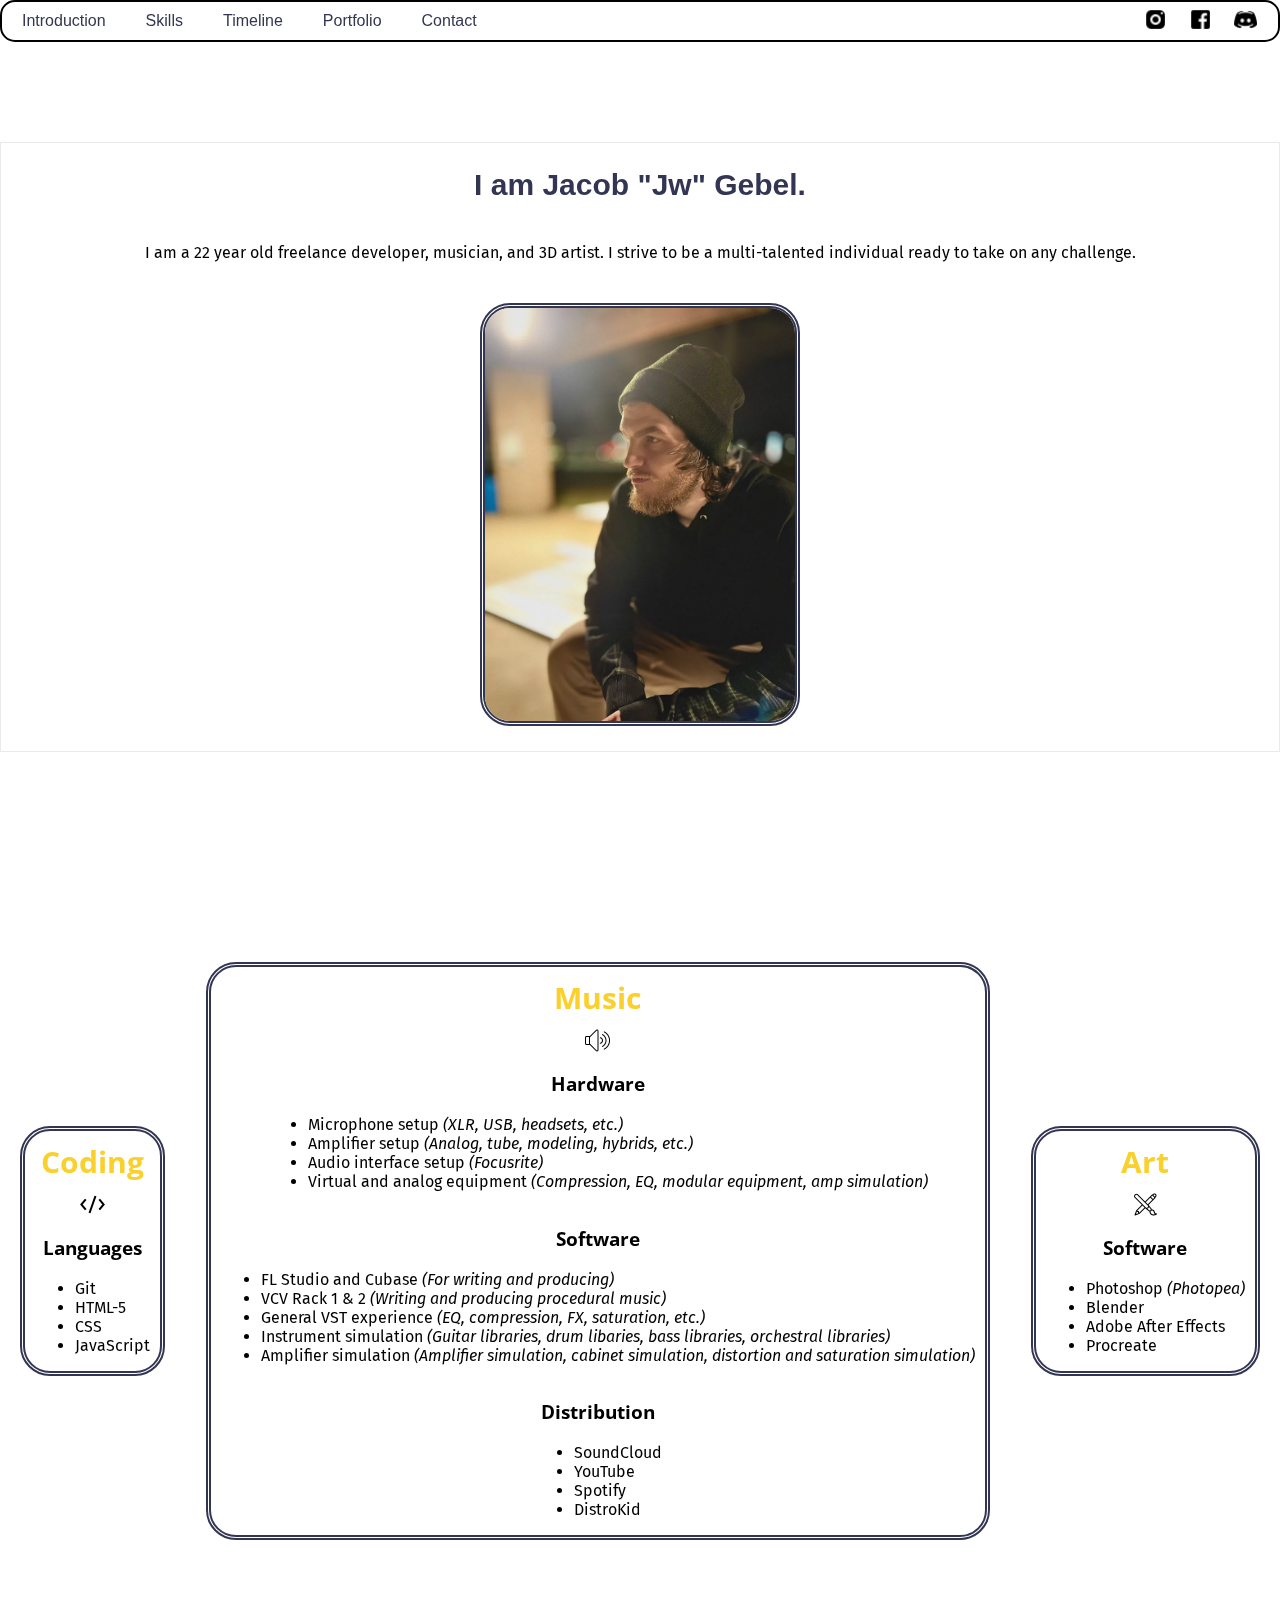
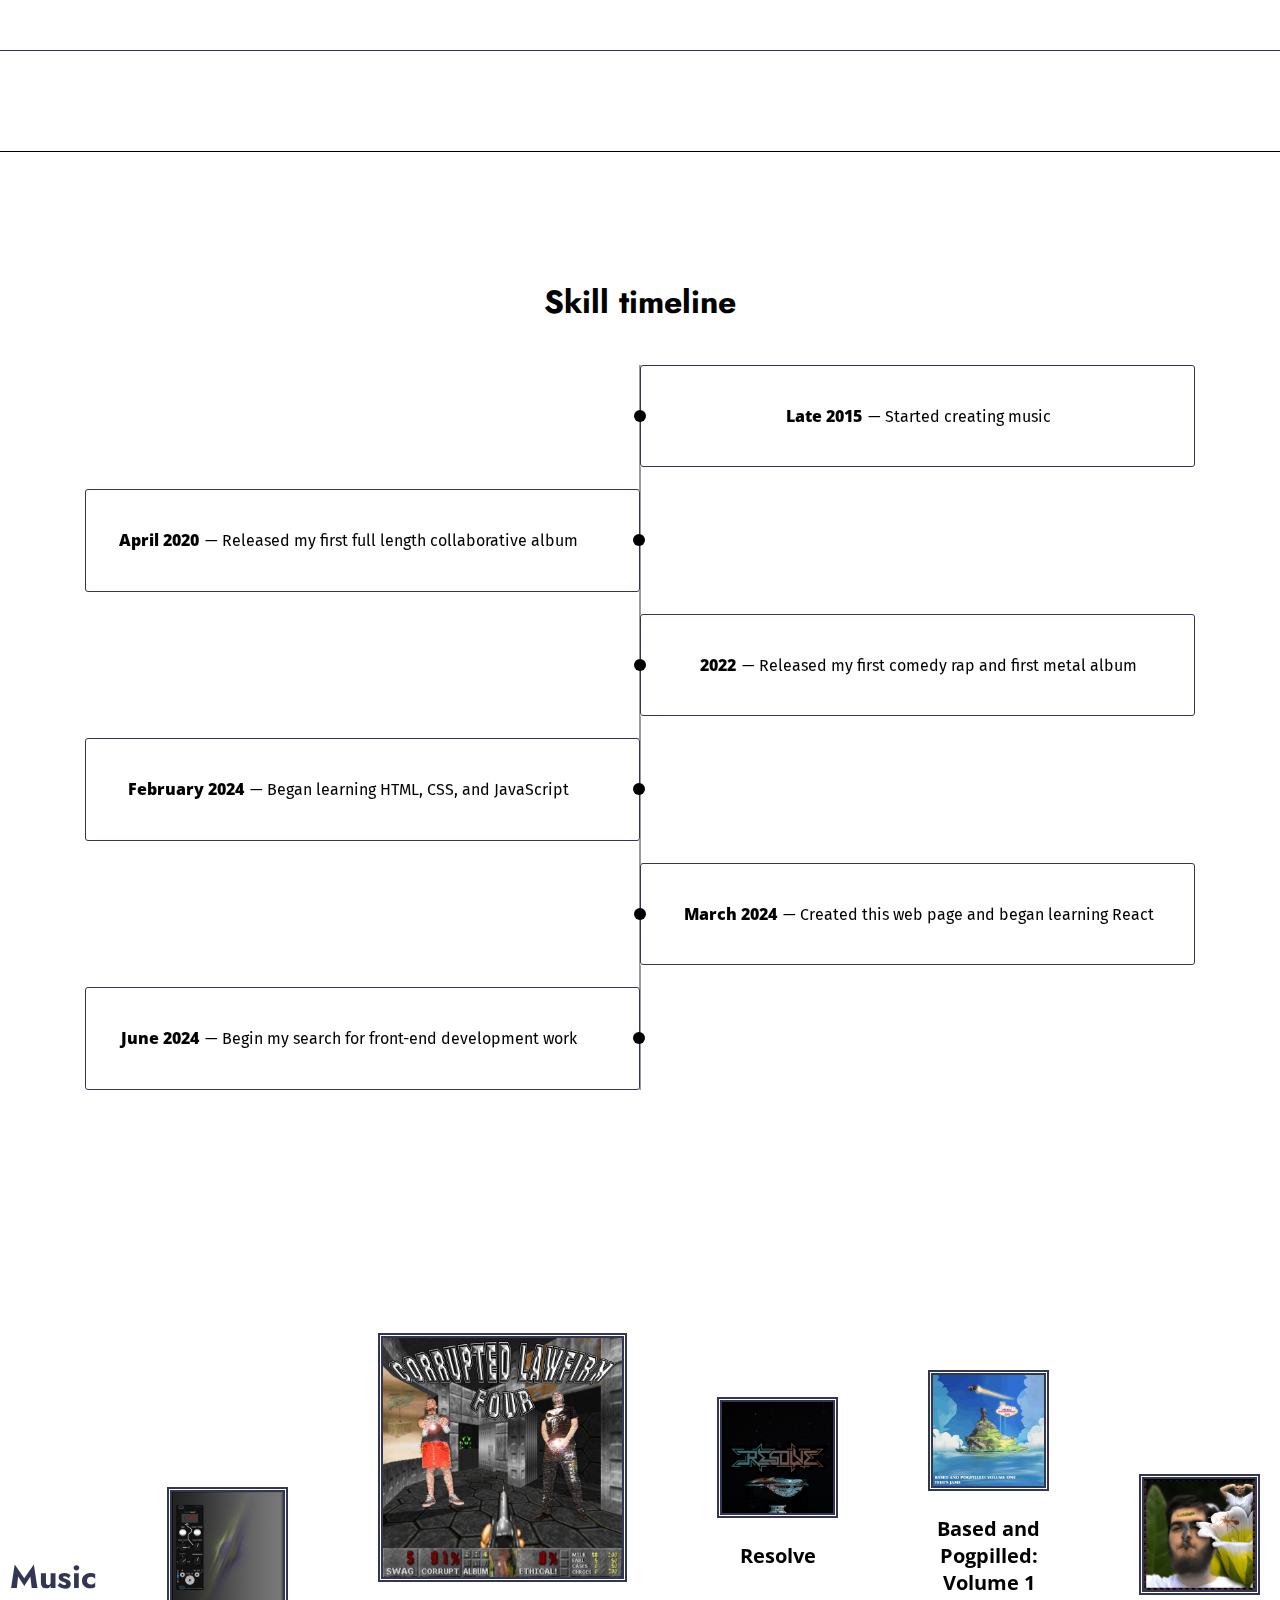
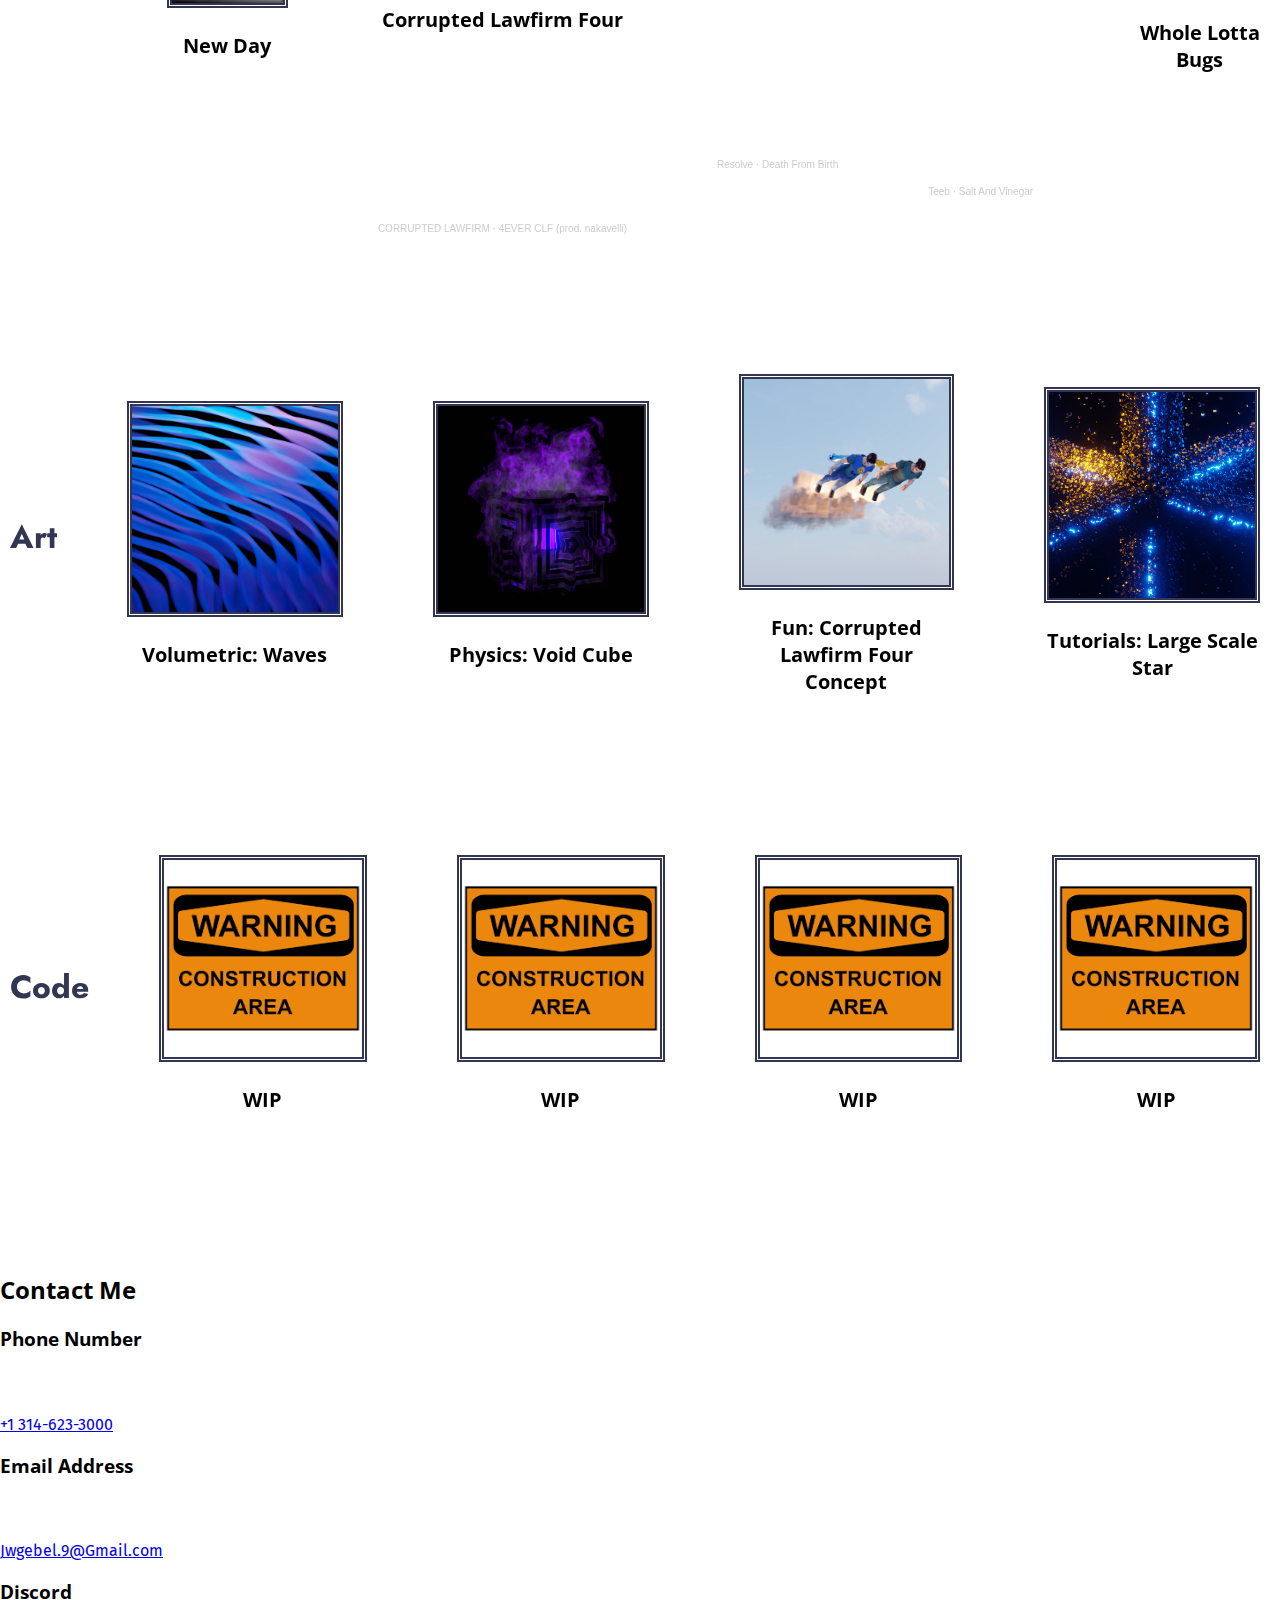
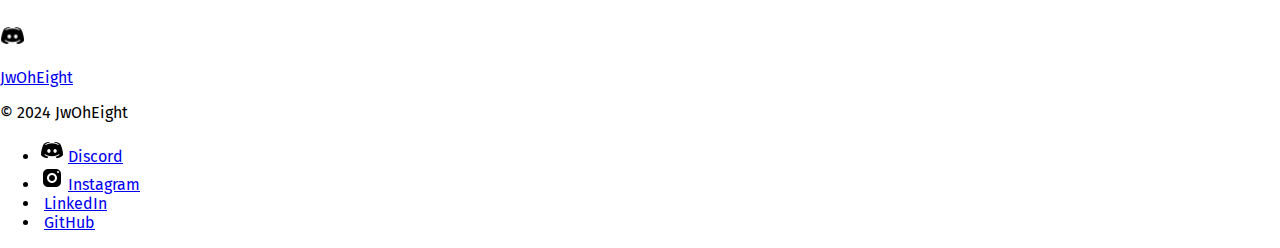
==== commit d76a1391: "Finish portfolio section - Reformat Index.html - Add defer attribute to script tag - Remove existing" ====
--- a/index.html
+++ b/index.html
@@ -15,7 +15,7 @@
     <link
         href="https://fonts.googleapis.com/css2?family=Fira+Sans:ital,wght@0,100;0,200;0,300;0,400;0,500;0,600;0,700;0,800;0,900;1,100;1,200;1,300;1,400;1,500;1,600;1,700;1,800;1,900&family=Jost:ital,wght@0,100..900;1,100..900&family=Open+Sans:ital,wght@0,300..800;1,300..800&display=swap"
         rel="stylesheet">
-
+    <link rel="stylesheet" href="https://cdnjs.cloudflare.com/ajax/libs/font-awesome/6.2.0/css/all.min.css">
     <title>JwOhEight Portfolio</title>
 </head>
 
@@ -203,110 +203,115 @@
                 </div>
             </div>
         </div>
-
-            <div class="portfolioMainSection" id="portfolioMainSection">
-                <h2>Portfolio</h2>
+    
+        <div class="portfolioSection" id="portfolioSection">
+            <div class="portfolioContainer">
                 <div class="musicPortfolio">
-                    <h3>Music Portfolio</h3>
-                    <div class="musicPortfolioDiv">
-                        <!-- Whole Lotta Bugs cover -->
-                        <a class="wholelottabugsLink" href="https://jw08.bandcamp.com/album/whole-lotta-bugs"
-                            target="_blank">
-                            <img src="images/wholelottabugsImage.jpg" alt="Whole Lotta Bugs album cover" width="200px"
-                                height="200px" loading="lazy" />
-                            Comedy rap (solo music, written and produced myself)
-                        </a>
-                        <!-- Resolve cover -->
-                        <a class="resolveLink" href="https://resolvemetal.bandcamp.com/album/resolve-2" target="_blank">
-                            <img src="images/resolveImage.jpg" alt="Resolve album cover" width="200px" height="200px"
-                                loading="lazy" />
-                            Progressive metal (solo music, written and produced myself)
-                        </a>
-                        <!-- CLF 4 cover -->
-                        <a class="clf4Link" href="https://corruptedlawfirm.bandcamp.com/album/corruptedlawfirmfour"
-                            target="_blank">
-                            <img src="images/clf4Image.png" alt="Corrupted Lawfirm Four album cover" width="200px"
-                                height="200px" loading="lazy" />
-                            Comedy rap (collaborative music, written and produced with a friend)
-                        </a>
-                        <!-- Teeb's Jams cover-->
-                        <a class="bapv1Link" href="https://teebsjams.bandcamp.com/album/based-and-pogpilled-volume-one"
-                            target="_blank">
-                            <img src="images/bapV1Image.jpg" alt="Based and Pogpilled: Volume One album cover"
-                                width="200px" height="200px" loading="lazy" />
-                            Progressive metal (collaborative music, drums written by me and produced by friend)
-                        </a>
-                    </div>
-                </div>
-                <div class="artPortfolioSection">
-                    <h3>Art Portfolio</h3>
-                    <div class="artPortfolioDiv">
-                        <!-- Void Cube -->
-                        <a class="voidCubeLink" href="https://www.artstation.com/artwork/149wdZ" target="_blank">
-                            <img class="voidCubeArt" src="images/voidCubeImage.jpg" alt="Void Cube" width="200px"
-                                height="200px" loading="lazy" />
-                            Void Cube (Physics art, fire simulation)
-                        </a>
-                        <!-- CLF Draft -->
-                        <a class="volumetricLink" href="https://www.artstation.com/artwork/4XGyX4" target="_blank">
-                            <img class="volumetricArt" src="images/volumetricImage.jpg" alt="Volumetric art"
-                                width="200px" height="200px" loading="lazy" />
-                            Volumetric waves (Volumetrics art, volumetrics simulation)
-                        </a>
-                        <!-- Tutorial Art -->
-                        <a class="tutorialArtLink" src="https://www.artstation.com/artwork/Ar1vko">
-                            <img class="tutoralArt" src="images/tutorialImage.jpg" alt="Tutorial art" width="200px"
-                                height="200px" loading="lazy" />
-                            Art copied from YouTube tutorials
-                        </a>
-                        <!-- Interrogation Room -->
-                        <a class="interrogationRoomLink" href="https://www.artstation.com/artwork/6bEwAx"
-                            target="_blank">
-                            <img class="interrogationRoomArt" src="images/interrogationRoomImage.jpg" width="200px"
-                                height="200px" loading="lazy" />
-                            General art I made from scratch
-                        </a>
-                    </div>
-                </div>
-                <div class="codingPortfolioSection">
-                    <h3>Coding Portfolio (WIP)</h3>
-                    <div class="codingPortfolioDiv">
-                        <a class="jwGithubLink" href="https://github.com/JwOhEight" target="_blank">
-                            <img src="images/constructionZone.png" alt="Construction Sign" width="200px" height="200px"
-                                loading="lazy" />
-                            My GitHub (Currently a work-in-progress)
-                        </a>
-                    </div>
-                </div>
-            </div>
-
-            <div class="contactSection" id="contactSection">
-                <h2>Contact Me</h2>
-                <div class="contactContainer">
-                    <div class="phoneNumber">
-                        <h3>Phone Number</h3>
-                        <a class="contactLink" href="https://en.wikipedia.org/wiki/Area_codes_314_and_557"
-                            target="_blank">
-                            <img src="images/phoneIcon.png" class="phone icon" alt="Phone icon" loading="lazy" />
-                            <p class="contactInfo">+1 314-623-3000</p>
-                        </a>
-                    </div>
-                    <div class="email">
-                        <h3>Email Address</h3>
-                        <a class="contactLink" href="mailto:Jwgebel.9@gmail.com">
-                            <img src="images/gmailIcon.png" class="gmail icon" alt="Gmail icon" loading="lazy" />
-                            <p class="contactInfo">Jwgebel.9@Gmail.com</p>
-                        </a>
-                    </div>
-                    <div class="discord">
-                        <h3>Discord</h3>
-                        <a class="contactLink" href="https://discord.com/" target="_blank">
-                            <img src="images/discordIcon.png" class="discord icon" alt="Discord icon" loading="lazy" />
-                            <p class="contactInfo">JwOhEight</p>
-                        </a>
-                    </div>
-                </div>
-            </div>
+                    <h2 class="musicPortfolioHeader">Music</h2>
+                    <div class="musicPortfolioItem">
+                        <img src="images/newGameImage.jpg" alt="New Day album cover" class="musicPortfolioImage">
+                        <h3 class="musicPortfolioItemHeader">New Day</h3>
+                    </div>
+                    
+                    <div class="musicPortfolioItem">
+                        <img src="images/clf4Image.jpg" alt="Corrupted Lawfirm Four album cover" class="musicPortfolioImage">
+                        <h3 class="musicPortfolioItemHeader">Corrupted Lawfirm Four</h3>
+                        <iframe width="100%" height="166" scrolling="no" frameborder="no" allow="autoplay" src="https://w.soundcloud.com/player/?url=https%3A//api.soundcloud.com/tracks/1280172001&color=%23010101&auto_play=false&hide_related=false&show_comments=true&show_user=true&show_reposts=false&show_teaser=true"></iframe><div style="font-size: 10px; color: #cccccc;line-break: anywhere;word-break: normal;overflow: hidden;white-space: nowrap;text-overflow: ellipsis; font-family: Interstate,Lucida Grande,Lucida Sans Unicode,Lucida Sans,Garuda,Verdana,Tahoma,sans-serif;font-weight: 100;"><a href="https://soundcloud.com/corruptedlawfirm" title="CORRUPTED LAWFIRM" target="_blank" style="color: #cccccc; text-decoration: none;">CORRUPTED LAWFIRM</a> · <a href="https://soundcloud.com/corruptedlawfirm/4ever-clf-prod-nakavelli" title="4EVER CLF (prod. nakavelli)" target="_blank" style="color: #cccccc; text-decoration: none;">4EVER CLF (prod. nakavelli)</a></div>
+                    </div>
+
+                    <div class="musicPortfolioItem">
+                        <img src="images/resolveImage.jpg" alt="Resolve album cover" class="musicPortfolioImage">
+                        <h3 class="musicPortfolioItemHeader">Resolve</h3>
+                        <iframe width="100%" height="166" scrolling="no" frameborder="no" allow="autoplay" src="https://w.soundcloud.com/player/?url=https%3A//api.soundcloud.com/tracks/1252601884&color=%23010101&auto_play=false&hide_related=false&show_comments=true&show_user=true&show_reposts=false&show_teaser=true"></iframe><div style="font-size: 10px; color: #cccccc;line-break: anywhere;word-break: normal;overflow: hidden;white-space: nowrap;text-overflow: ellipsis; font-family: Interstate,Lucida Grande,Lucida Sans Unicode,Lucida Sans,Garuda,Verdana,Tahoma,sans-serif;font-weight: 100;"><a href="https://soundcloud.com/user-659141792-210017187" title="Resolve" target="_blank" style="color: #cccccc; text-decoration: none;">Resolve</a> · <a href="https://soundcloud.com/user-659141792-210017187/death-from-birth" title="Death From Birth" target="_blank" style="color: #cccccc; text-decoration: none;">Death From Birth</a></div>
+                    </div>
+                    
+                    <div class="musicPortfolioItem">
+                        <img src="images/bapV1Image.jpg" alt="Based and Pogpilled: Volume 1 album cover" class="musicPortfolioImage">
+                        <h3 class="musicPortfolioItemHeader">Based and Pogpilled: Volume 1</h3>
+                        <iframe width="100%" height="166" scrolling="no" frameborder="no" allow="autoplay" src="https://w.soundcloud.com/player/?url=https%3A//api.soundcloud.com/tracks/1153342930&color=%23010101&auto_play=false&hide_related=false&show_comments=true&show_user=true&show_reposts=false&show_teaser=true"></iframe><div style="font-size: 10px; color: #cccccc;line-break: anywhere;word-break: normal;overflow: hidden;white-space: nowrap;text-overflow: ellipsis; font-family: Interstate,Lucida Grande,Lucida Sans Unicode,Lucida Sans,Garuda,Verdana,Tahoma,sans-serif;font-weight: 100;"><a href="https://soundcloud.com/user-410247607" title="Teeb" target="_blank" style="color: #cccccc; text-decoration: none;">Teeb</a> · <a href="https://soundcloud.com/user-410247607/salt-and-vinegar-1" title="Salt And Vinegar" target="_blank" style="color: #cccccc; text-decoration: none;">Salt And Vinegar</a></div>
+                    </div>
+                    
+                    <div class="musicPortfolioItem">
+                        <img src="images/wholelottabugsImage.jpg" alt="Whole Lotta Bugs album cover" class="musicPortfolioImage">
+                        <h3 class="musicPortfolioItemHeader">Whole Lotta Bugs</h3>
+                    </div>
+                </div>
+
+                <div class="artPortfolio">
+                    <h2 class="ArtPortfolioHeader">Art</h2>
+                    <div class="artPortfolioItem">
+                        <img src="images/volumetricImage.jpg" alt="Volumetric Art" class="artPortfolioImage">
+                        <h3 class="artPortfolioArtHeader">Volumetric: Waves</h3>
+                    </div>
+
+                    <div class="artPortfolioItem">
+                        <img src="images/voidCubeImage.jpg" alt="Volumetric Art" class="artPortfolioImage">
+                        <h3 class="artPortfolioArtHeader">Physics: Void Cube</h3>
+                    </div>
+
+                    <div class="artPortfolioItem">
+                        <img src="images/clfDraftCoverImage.jpg" alt="CLF Draft Image" class="artPortfolioImage">
+                        <h3 class="artPortfolioArtHeader">Fun: Corrupted Lawfirm Four Concept</h3>
+                    </div>
+
+                    <div class="artPortfolioItem">
+                        <img src="images/tutorialImage.jpg" alt="Tutorial Art" class="artPortfolioImage">
+                        <h3 class="artPortfolioArtHeader">Tutorials: Large Scale Star</h3>
+                    </div>
+                </div>
+
+                <div class="codePortfolio">
+                    <h2 class="codePortfolioHeader">Code</h2>
+                    <div class="codePortfolioItem">
+                        <img src="images/constructionZone.png" alt="Construction Image" class="codePortfolioImage">
+                        <h3 class="codePortfolioArtHeader">WIP</h3>
+                    </div>
+
+                    <div class="codePortfolioItem">
+                        <img src="images/constructionZone.png" alt="Construction Image" class="codePortfolioImage">
+                        <h3 class="codePortfolioArtHeader">WIP</h3>
+                    </div>
+
+                    <div class="codePortfolioItem">
+                        <img src="images/constructionZone.png" alt="Construction Image" class="codePortfolioImage">
+                        <h3 class="codePortfolioArtHeader">WIP</h3>
+                    </div>
+
+                    <div class="codePortfolioItem">
+                        <img src="images/constructionZone.png" alt="Construction Image" class="codePortfolioImage">
+                        <h3 class="codePortfolioArtHeader">WIP</h3>
+                </div>
+            </div>
+
+        </div>
+            
+        </div>
+        <div class="contactSection" id="contactSection">
+            <h2>Contact Me</h2>
+            <div class="contactContainer">
+                <div class="phoneNumber">
+                    <h3>Phone Number</h3>
+                    <a class="contactLink" href="https://en.wikipedia.org/wiki/Area_codes_314_and_557" target="_blank">
+                        <img src="images/phoneIcon.png" class="phone icon" alt="Phone icon" loading="lazy" />
+                        <p class="contactInfo">+1 314-623-3000</p>
+                    </a>
+                </div>
+                <div class="email">
+                    <h3>Email Address</h3>
+                    <a class="contactLink" href="mailto:Jwgebel.9@gmail.com">
+                        <img src="images/gmailIcon.png" class="gmail icon" alt="Gmail icon" loading="lazy" />
+                        <p class="contactInfo">Jwgebel.9@Gmail.com</p>
+                    </a>
+                </div>
+                <div class="discord">
+                    <h3>Discord</h3>
+                    <a class="contactLink" href="https://discord.com/" target="_blank">
+                        <img src="images/discordIcon.png" class="discord icon" alt="Discord icon" loading="lazy" />
+                        <p class="contactInfo">JwOhEight</p>
+                    </a>
+                </div>
+            </div>
+        </div>
     </main>
 
     <footer class="footer">
@@ -333,6 +338,6 @@
         </div>
     </footer>
 </body>
-<script src="main.js"></script>
+<script src="main.js" defer></script>
 
 </html>--- a/styles.css
+++ b/styles.css
@@ -5,7 +5,7 @@
     --amber: #FFC107;
     --darkblue: #333652;
     --darkgray: #616a69;
-    
+
 }
 
 /* Nav section */
@@ -17,7 +17,7 @@
     border-bottom: black 1px solid;
     margin-bottom: 100px;
     border-radius: 15px;
-    border: 2px solid black ;
+    border: 2px solid black;
     backdrop-filter: blur(60px);
     transition: box-shadow 0.3s ease;
 }
@@ -29,7 +29,7 @@
 
 .navSectionDiv {
     display: flex;
-    justify-content: flex-end; 
+    justify-content: flex-end;
 }
 
 .navList {
@@ -66,8 +66,13 @@
 
 /* Introduction section */
 @keyframes fadeIn {
-    0% {opacity: 0;}
-    100% {opacity: 1;}
+    0% {
+        opacity: 0;
+    }
+
+    100% {
+        opacity: 1;
+    }
 }
 
 .introductionSection {
@@ -86,7 +91,8 @@
     box-shadow: 12px 12px 15px rgba(0, 0, 0, 0.5);
 }
 
-.introTextDiv, .introImageDiv {
+.introTextDiv,
+.introImageDiv {
     animation: fadeIn 2s ease-in-out;
 }
 
@@ -98,6 +104,7 @@
     50% {
         box-shadow: 0 0 10px white, 0 0 15px white, 0 0 20px white, 0 0 25px white;
     }
+
     100% {
         box-shadow: 0 0 5px var(--darkblue), 0 0 10px var(--darkblue), 0 0 15px var(--darkblue), 0 0 20px var(--darkblue);
     }
@@ -203,147 +210,295 @@
 }
 
 .timelineContainer {
-	width: 100%;
-	max-width: 1140px;
-	padding: 0 15px;
-	box-sizing: border-box;
-	margin: 0 auto;
-    
-}
+    width: 100%;
+    max-width: 1140px;
+    padding: 0 15px;
+    box-sizing: border-box;
+    margin: 0 auto;
+
+}
+
 .timelines h2 {
-	font-family: "Jost", sans-serif;
+    font-family: "Jost", sans-serif;
     font-weight: bold;
     text-align: center;
-	color: black;
-	margin-bottom: 40px;
-	font-size: 32px;
-}
+    color: black;
+    margin-bottom: 40px;
+    font-size: 32px;
+}
+
 .d-flex-2 {
-	display: flex;
-	align-items: center;
-}
+    display: flex;
+    align-items: center;
+}
+
 .timeline-area {
-	padding: 80px 0;
-    
-}
+    padding: 80px 0;
+
+}
+
 .all-timelines {
-	position: relative;
+    position: relative;
 }
 
 .all-timelines::before {
-	content: "";
-	position: absolute;
-	left: 0;
-	right: 0;
-	margin: auto;
-	height: 100%;
-	width: 2px;
+    content: "";
+    position: absolute;
+    left: 0;
+    right: 0;
+    margin: auto;
+    height: 100%;
+    width: 2px;
     backdrop-filter: invert(100%);
     backdrop-filter: brightness(0.6);
-	top: 20px;
+    top: 20px;
     bottom: 20px;
 }
+
 .single-timeline {
-	margin-bottom: 22px;
-}
+    margin-bottom: 22px;
+}
+
 .timeline-blank {
-	width: 50%;
-}
+    width: 50%;
+}
+
 .timeline-text {
-	font-family: "fira sans", sans-serif;
+    font-family: "fira sans", sans-serif;
     width: 50%;
-	padding-left: 30px;
-	-webkit-box-sizing: border-box;
-	box-sizing: border-box;
-	position: relative;
+    padding-left: 30px;
+    -webkit-box-sizing: border-box;
+    box-sizing: border-box;
+    position: relative;
     backdrop-filter: blur(300px);
     border: 1px solid var(--darkblue);
     border-radius: 3px;
     text-align: center;
     padding-left: 0;
 }
+
 .timeline-text h6 {
-	font-family: "open sans", sans-serif;
+    font-family: "open sans", sans-serif;
     font-weight: 900;
     display: inline-block;
-	font-size: 1rem;
+    font-size: 1rem;
     padding: 2px;
     backdrop-filter: blur(300px);
 }
+
 .timeline-text span {
-	color: black;
-	display: block;
-	width: 100%;
-    
-}
+    color: black;
+    display: block;
+    width: 100%;
+
+}
+
 .single-timeline:nth-child(even) .timeline-text span {
-	text-align: center !important;
-}
+    text-align: center !important;
+}
+
 .t-square {
-	content: "";
-	position: absolute;
-	width: 12px;
-	height: 12px;
-	left: -7px;
+    content: "";
+    position: absolute;
+    width: 12px;
+    height: 12px;
+    left: -7px;
     background: black;
     border-radius: 50%;
 }
+
 .single-timeline:nth-child(even) {
-	-webkit-box-orient: horizontal;
-	-webkit-box-direction: reverse;
-	-ms-flex-direction: row-reverse;
-	flex-direction: row-reverse;
-}
+    -webkit-box-orient: horizontal;
+    -webkit-box-direction: reverse;
+    -ms-flex-direction: row-reverse;
+    flex-direction: row-reverse;
+}
+
 .single-timeline:nth-child(even) .t-square {
-	right: -6px;
-	left: unset;
-}
+    right: -6px;
+    left: unset;
+}
+
 .single-timeline:nth-child(even) .timeline-text {
-	padding-left: 0;
-	padding-right: 30px;
-	text-align: right;
-}
-
-@media all and (max-width: 991px) {
-}
+    padding-left: 0;
+    padding-right: 30px;
+    text-align: right;
+}
+
+@media all and (max-width: 991px) {}
+
 @media all and (max-width: 768px) {
-	.all-timelines::before {
-		right: unset;
-		top: 0;
-	}
-	.single-timeline:nth-child(2n) .timeline-text {
-		padding-left: 30px;
-		padding-right: 0;
-		text-align: left;
-	}
-	.single-timeline:nth-child(2n) .t-square {
-		left: -6px;
-		right: unset;
-	}
-	.timeline-blank {
-		display: none;
-	}
-	.timeline-text {
-		width: 100%;
-	}
-	.single-timeline:nth-child(even) .timeline-text span {
-		text-align: left !important;
-	}
-}
-@media all and (max-width: 575px) {
-}
+    .all-timelines::before {
+        right: unset;
+        top: 0;
+    }
+
+    .single-timeline:nth-child(2n) .timeline-text {
+        padding-left: 30px;
+        padding-right: 0;
+        text-align: left;
+    }
+
+    .single-timeline:nth-child(2n) .t-square {
+        left: -6px;
+        right: unset;
+    }
+
+    .timeline-blank {
+        display: none;
+    }
+
+    .timeline-text {
+        width: 100%;
+    }
+
+    .single-timeline:nth-child(even) .timeline-text span {
+        text-align: left !important;
+    }
+}
+
+@media all and (max-width: 575px) {}
+
 @media all and (max-width: 360px) {
-	.all-timelines::before {
-		top: 32px;
-	}
+    .all-timelines::before {
+        top: 32px;
+    }
+}
+
+/* Portfolio section */
+.portfolioSection {
+    display: flex;
+    flex-direction: column;
+    align-items: center;
+    margin-top: 100px;
+}
+
+.portfolioSection h2 {
+    font-family: "Jost", sans-serif;
+    font-weight: bold;
+    font-size: 32px;
+    color: var(--darkblue);
+    margin-bottom: 40px;
+    margin-left: 10px;
+    
+}
+
+/* MUSIC SELECTOR */
+.musicPortfolio {
+    display: flex;
+    flex-direction: row;
+    align-items: center;
+    justify-content: space-around;
+    gap: 50px;
+    backdrop-filter: blur(60px);
+    margin-bottom: 100px;
+}
+
+.musicPortfolioItem {
+    aspect-ratio: 1/1;
+    width: 50%;
+}
+.musicPortfolioImage {
+    width: 100%;
+    height: 100%;
+    border: 5px double var(--darkblue);
+}
+
+.musicPortfolioImage:hover {
+    box-shadow: 0 10px 20px rgba(0, 0, 0, 0.5);
+    transition: box-shadow 0.5s ease-in-out ;
+}
+
+div.musicPortfolioItem {
+    margin: 20px;
+}
+
+.musicPortfolioItem h3 {
+    font-family: "Open Sans", sans-serif;
+    font-size: 20px;
+    text-align: center;
+}
+
+/* Art portfolio selectors */
+.artPortfolio {
+    display: flex;
+    flex-direction: row;
+    align-items: center;
+    justify-content: space-around;
+    gap: 50px;
+    backdrop-filter: blur(60px);
+    margin-bottom: 100px;
+}
+
+.artPortfolioItem {
+    aspect-ratio: 1/1;
+    width: 25%;
+}
+.artPortfolioImage {
+    width: 100%;
+    height: 100%;
+    object-fit: cover;
+    border: double 5px var(--darkblue);
+}
+
+.artPortfolioImage:hover {
+    box-shadow: 0 10px 20px rgba(0, 0, 0, 0.5);
+    transition: box-shadow 0.5s ease-in-out ;
+}
+
+div.artPortfolioItem {
+    margin: 20px;
+}
+
+.artPortfolioItem h3 {
+    font-family: "Open Sans", sans-serif;
+    font-size: 20px;
+    text-align: center;
+}
+
+/* Code portfolio selectors */
+.codePortfolio {
+    display: flex;
+    flex-direction: row;
+    align-items: center;
+    justify-content: space-around;
+    gap: 50px;
+    backdrop-filter: blur(60px);
+    margin-bottom: 100px;
+}
+
+.codePortfolioItem {
+    aspect-ratio: 1/1;
+    width: 50%;
+}
+.codePortfolioImage {
+    width: 100%;
+    height: 100%;
+    border: 5px double var(--darkblue);
+}
+
+.codePortfolioImage:hover {
+    box-shadow: 0 10px 20px rgba(0, 0, 0, 0.5);
+    transition: box-shadow 0.5s ease-in-out ;
+}
+
+div.codePortfolioItem {
+    margin: 20px;
+}
+
+.codePortfolioItem h3 {
+    font-family: "Open Sans", sans-serif;
+    font-size: 20px;
+    text-align: center;
 }
 
 /* General selectors */
 body {
+    min-height: 100vh;
     background-image: url('https://i.ibb.co/9hwJFSZ/background.jpg');
     background-repeat: no-repeat;
     background-size: cover;
-    
+    margin: 0;
 }
 
 h1 {
@@ -351,11 +506,13 @@
     font-weight: bold;
 }
 
-h2, h3{
+h2,
+h3 {
     font-family: "Open Sans", sans-serif;
 }
 
-p, li {
+p,
+li {
     font-family: "Fira Sans", sans-serif;
 }
 
@@ -364,4 +521,9 @@
     height: 25px;
 }
 
-
+*,
+*::before,
+*::after {
+    box-sizing: border-box;
+
+}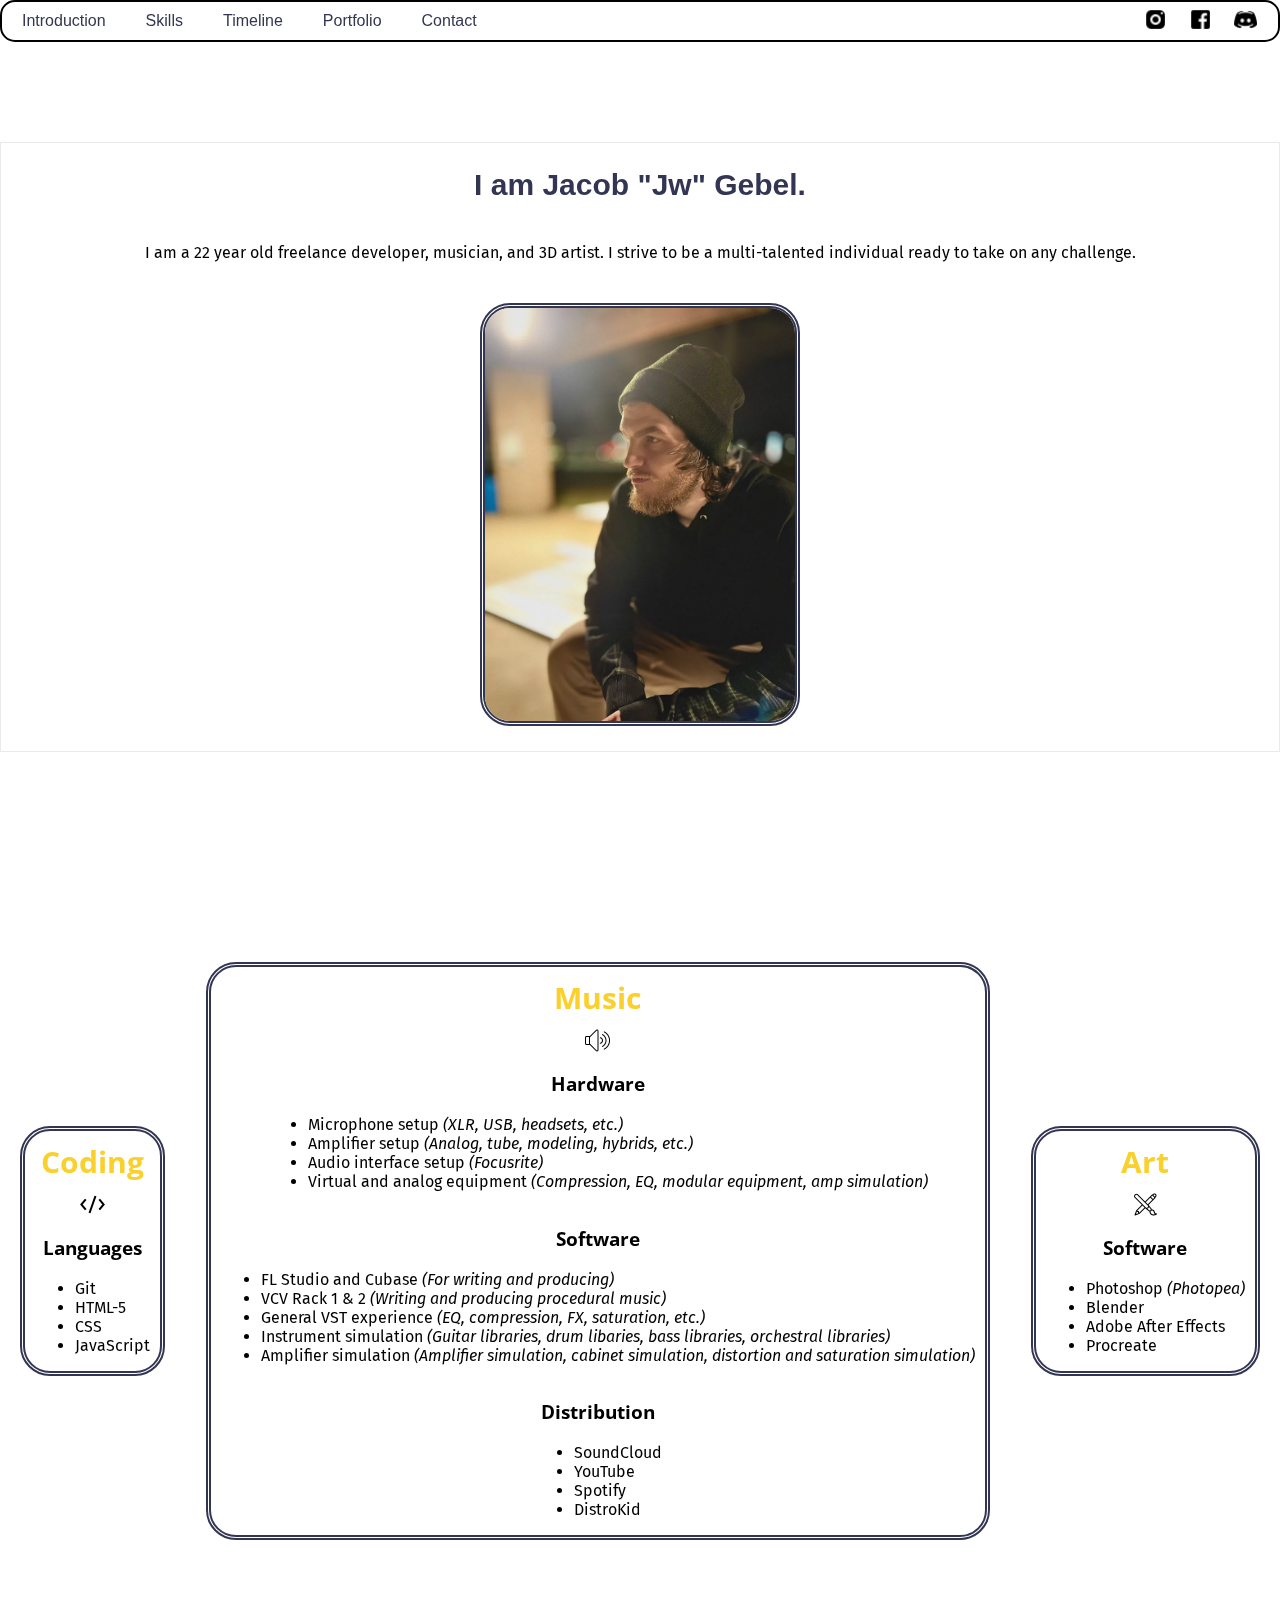
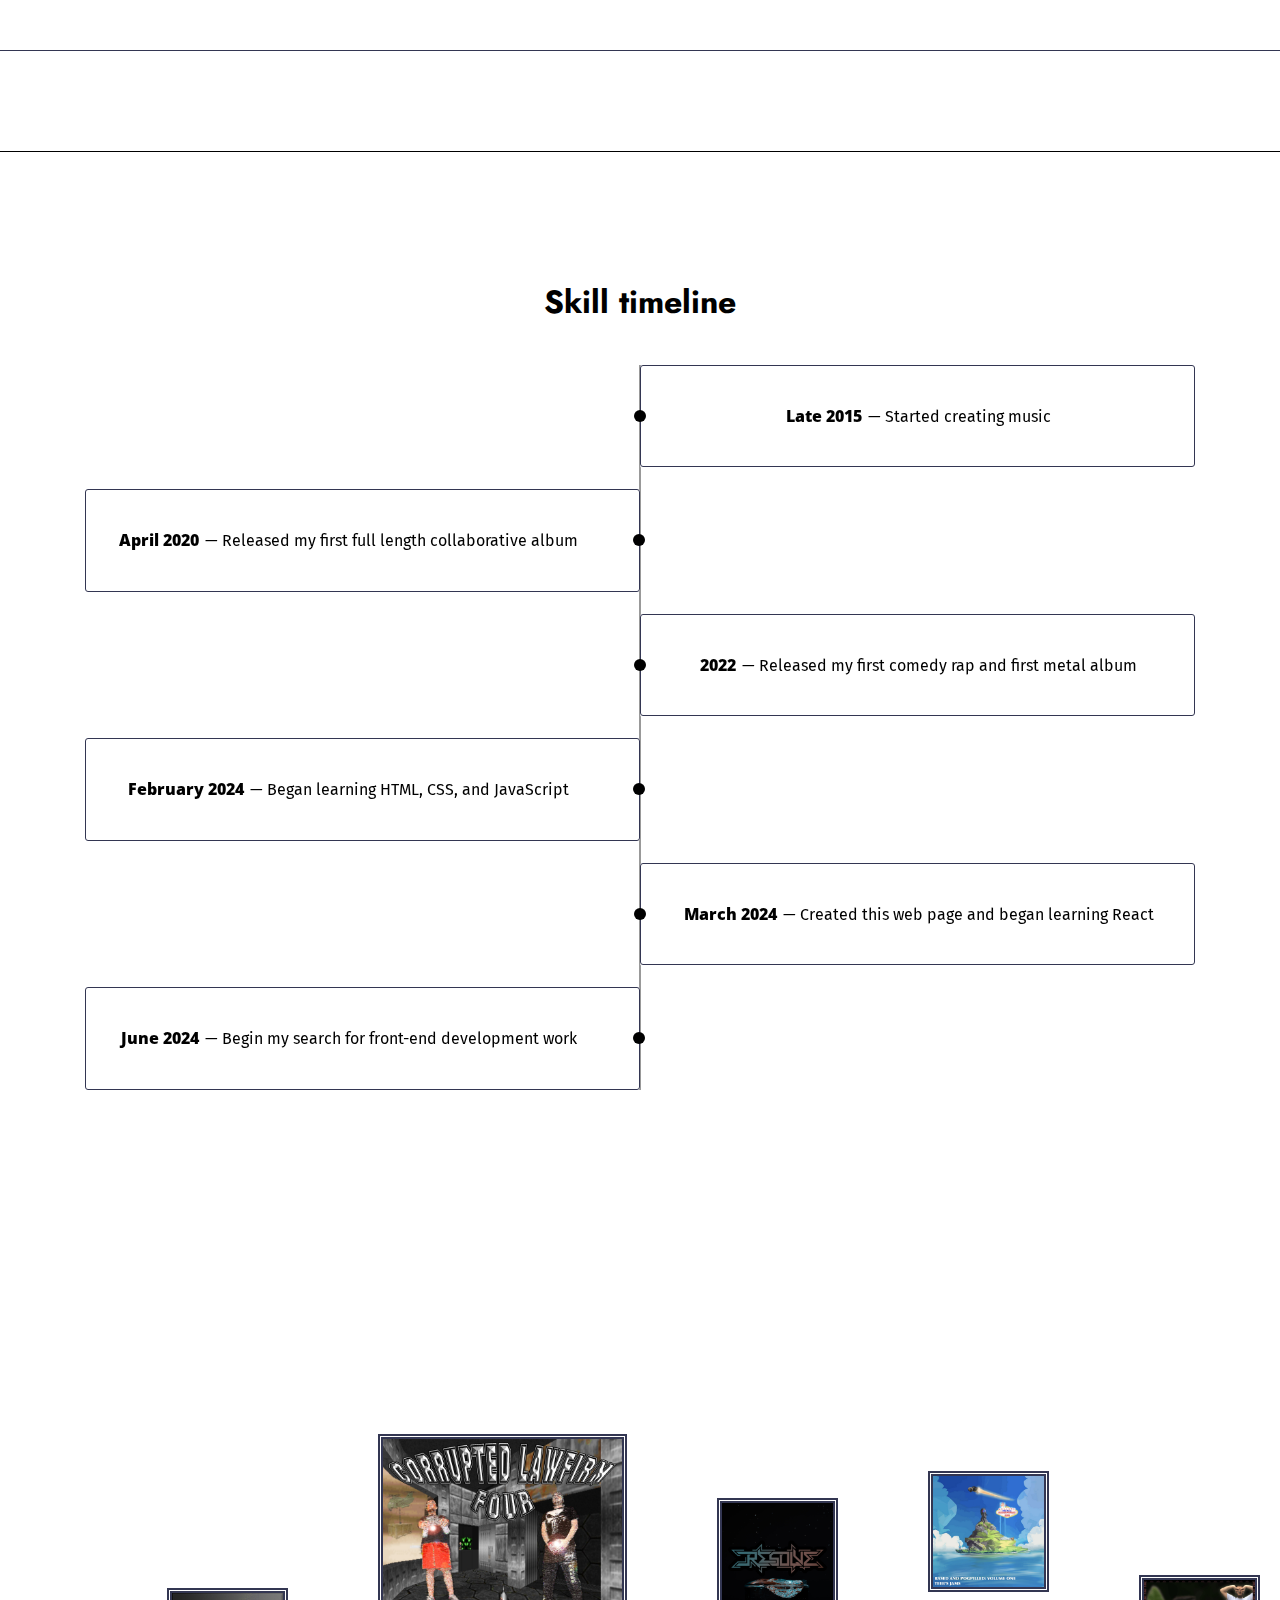
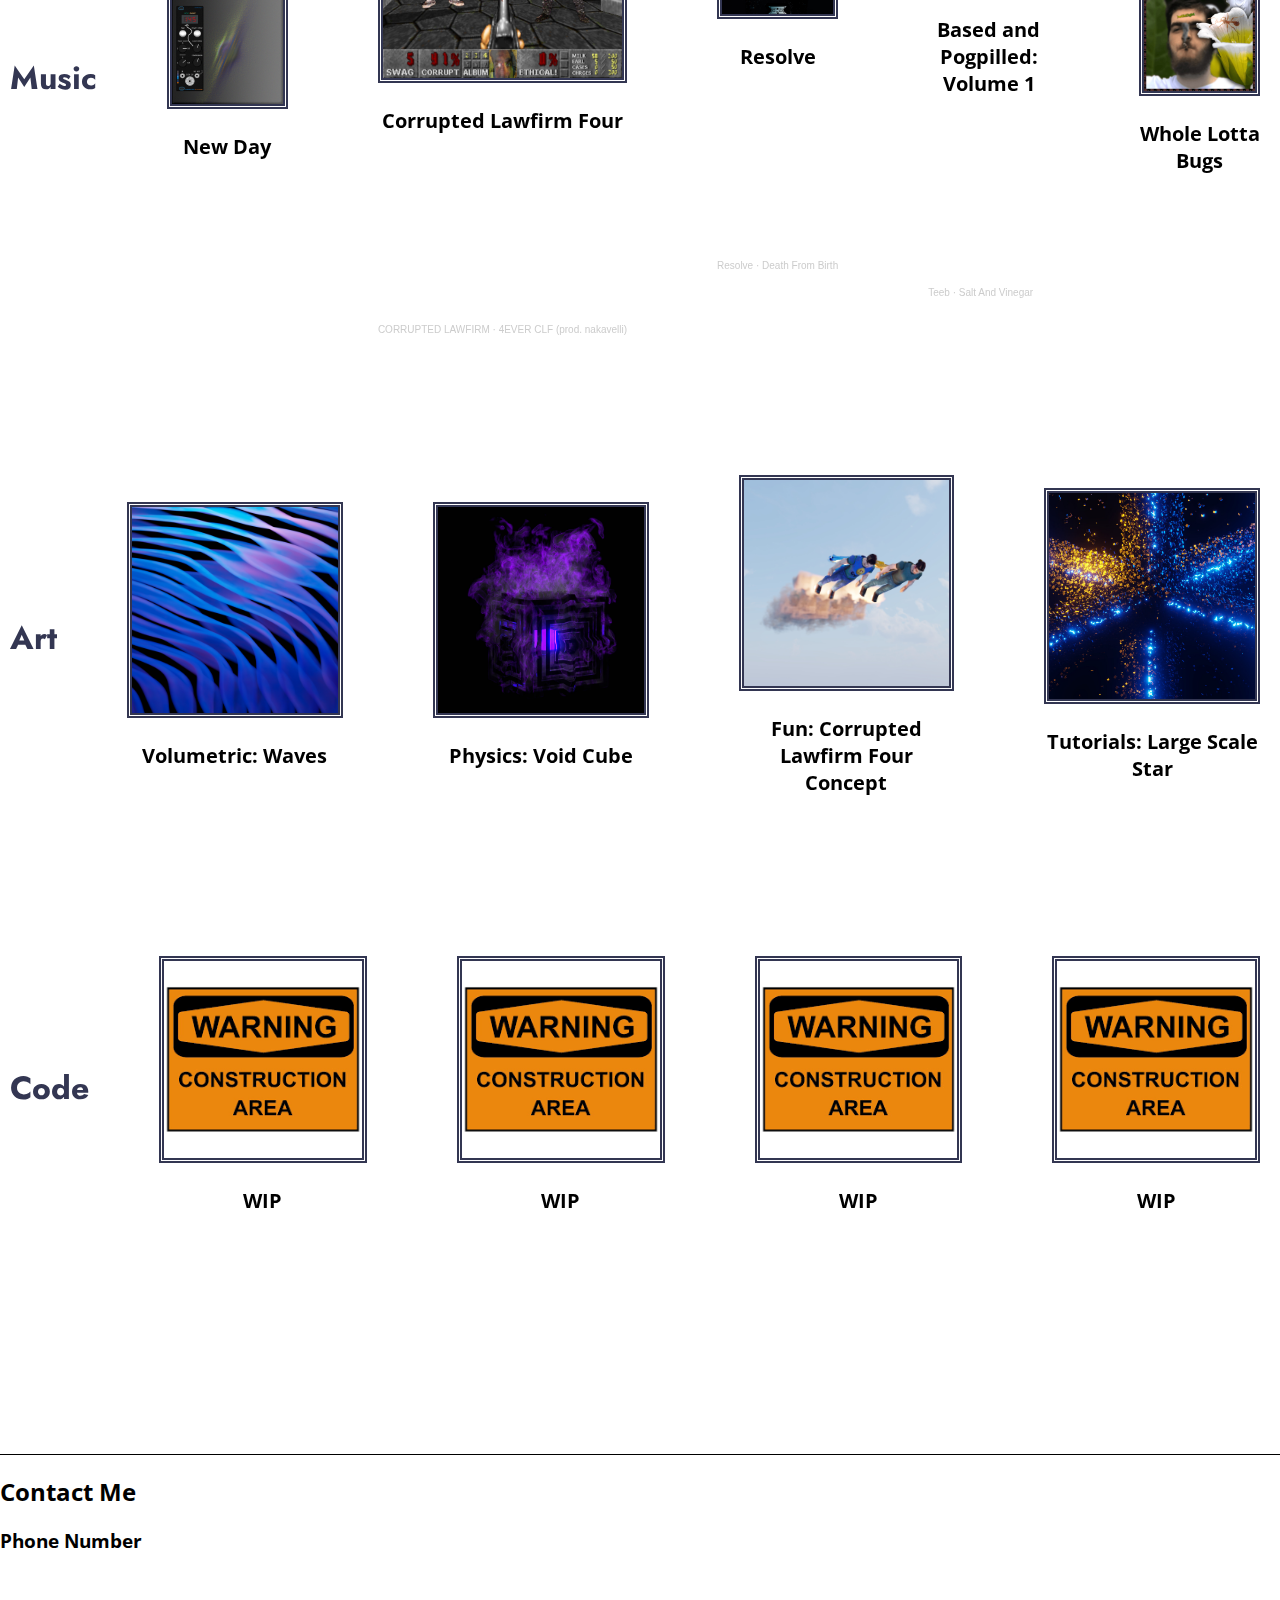
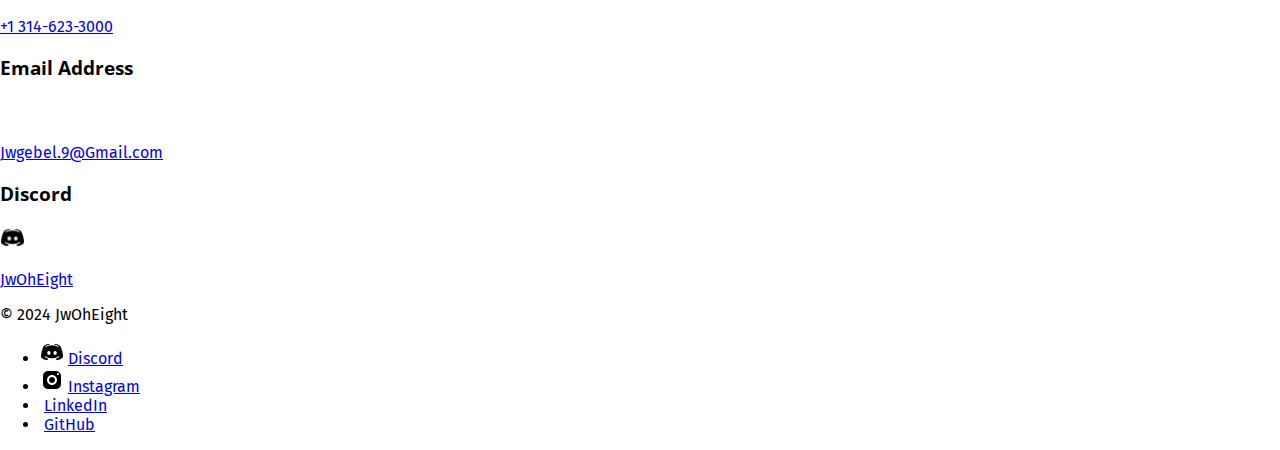
==== commit d2e020d6: "Start contact section styling" ====
--- a/index.html
+++ b/index.html
@@ -287,7 +287,7 @@
             
         </div>
         <div class="contactSection" id="contactSection">
-            <h2>Contact Me</h2>
+            <h2 class="contactHeader">Contact Me</h2>
             <div class="contactContainer">
                 <div class="phoneNumber">
                     <h3>Phone Number</h3>
--- a/styles.css
+++ b/styles.css
@@ -370,7 +370,15 @@
     display: flex;
     flex-direction: column;
     align-items: center;
-    margin-top: 100px;
+    border-bottom: 1px solid black;
+    border-top: 1px solid white;
+    transition: box-shadow 0.3s ease;
+    padding-top: 100px;
+    padding-bottom: 100px;
+}
+
+.portfolioSection:hover {
+    box-shadow: 0 10px 20px rgba(0, 0, 0, 0.3);
 }
 
 .portfolioSection h2 {
@@ -392,6 +400,7 @@
     gap: 50px;
     backdrop-filter: blur(60px);
     margin-bottom: 100px;
+    
 }
 
 .musicPortfolioItem {
@@ -491,6 +500,9 @@
     font-size: 20px;
     text-align: center;
 }
+
+/* Contact section */
+
 
 /* General selectors */
 body {
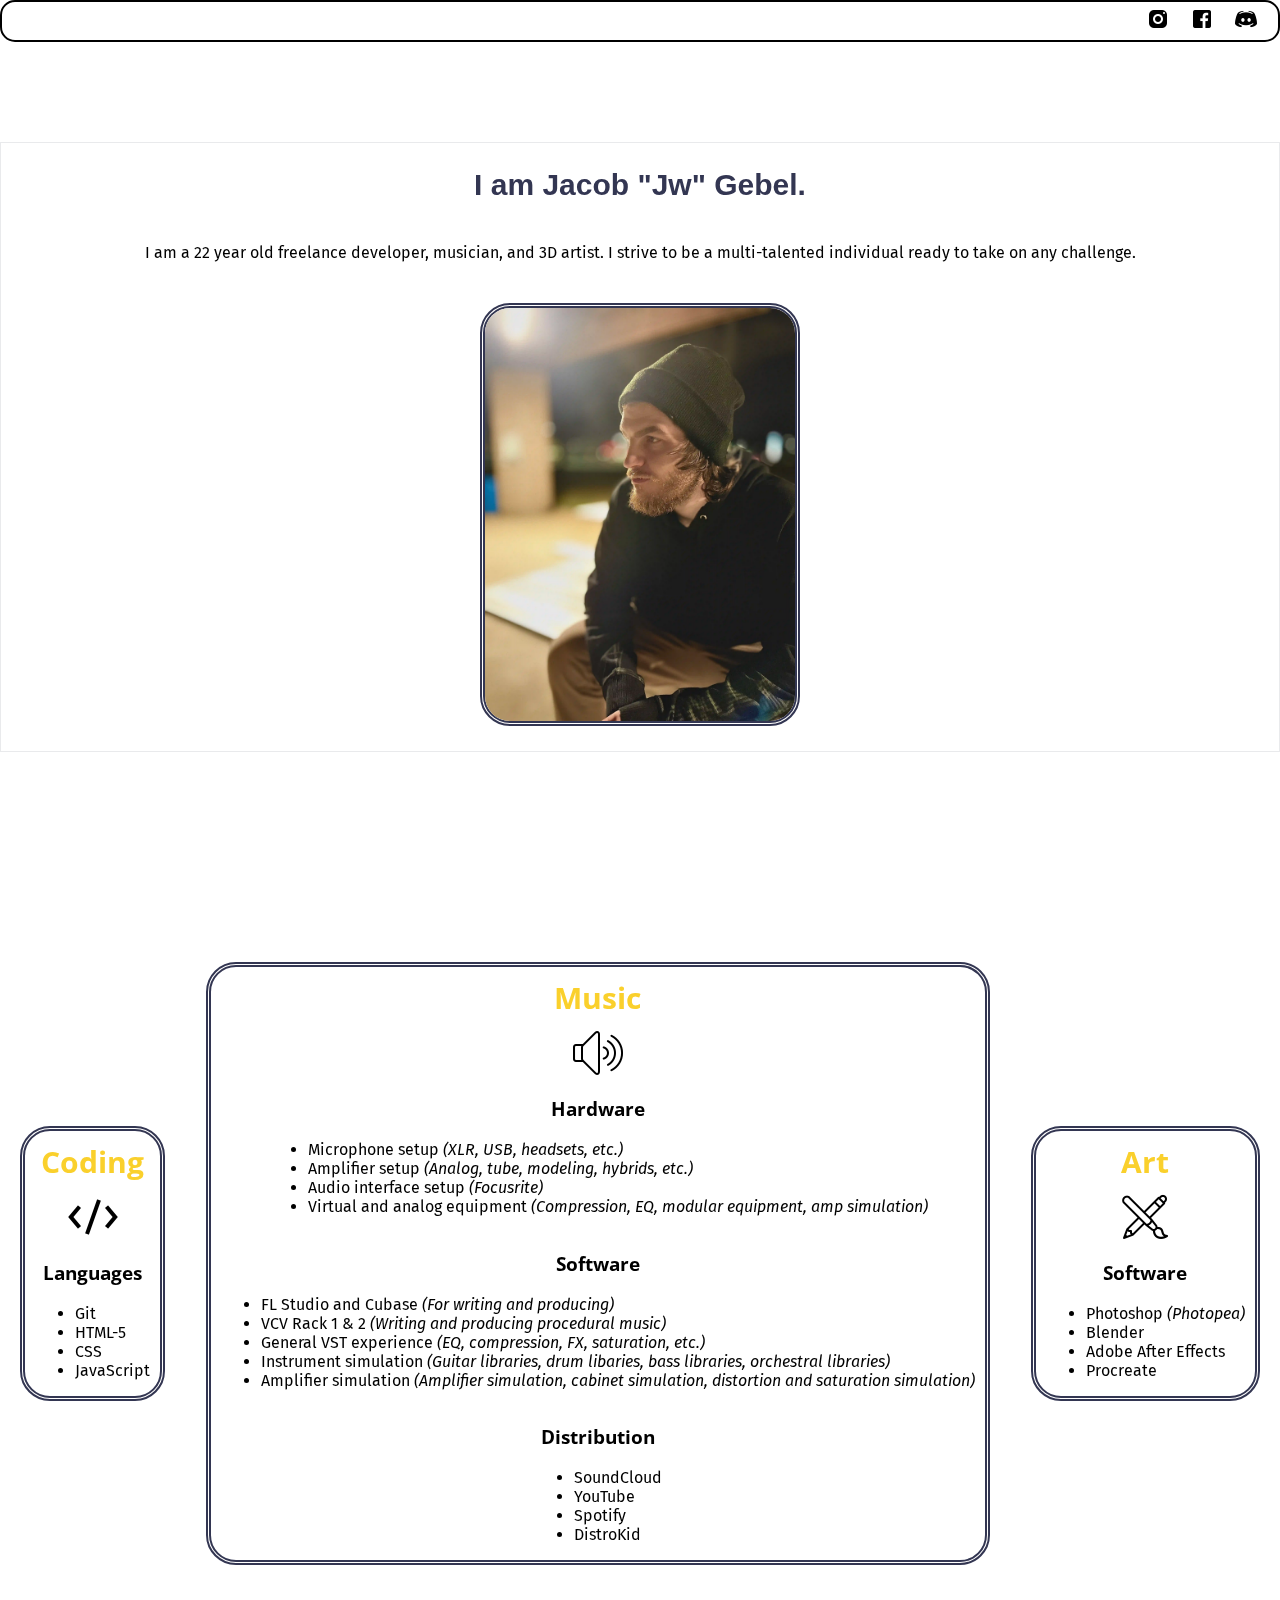
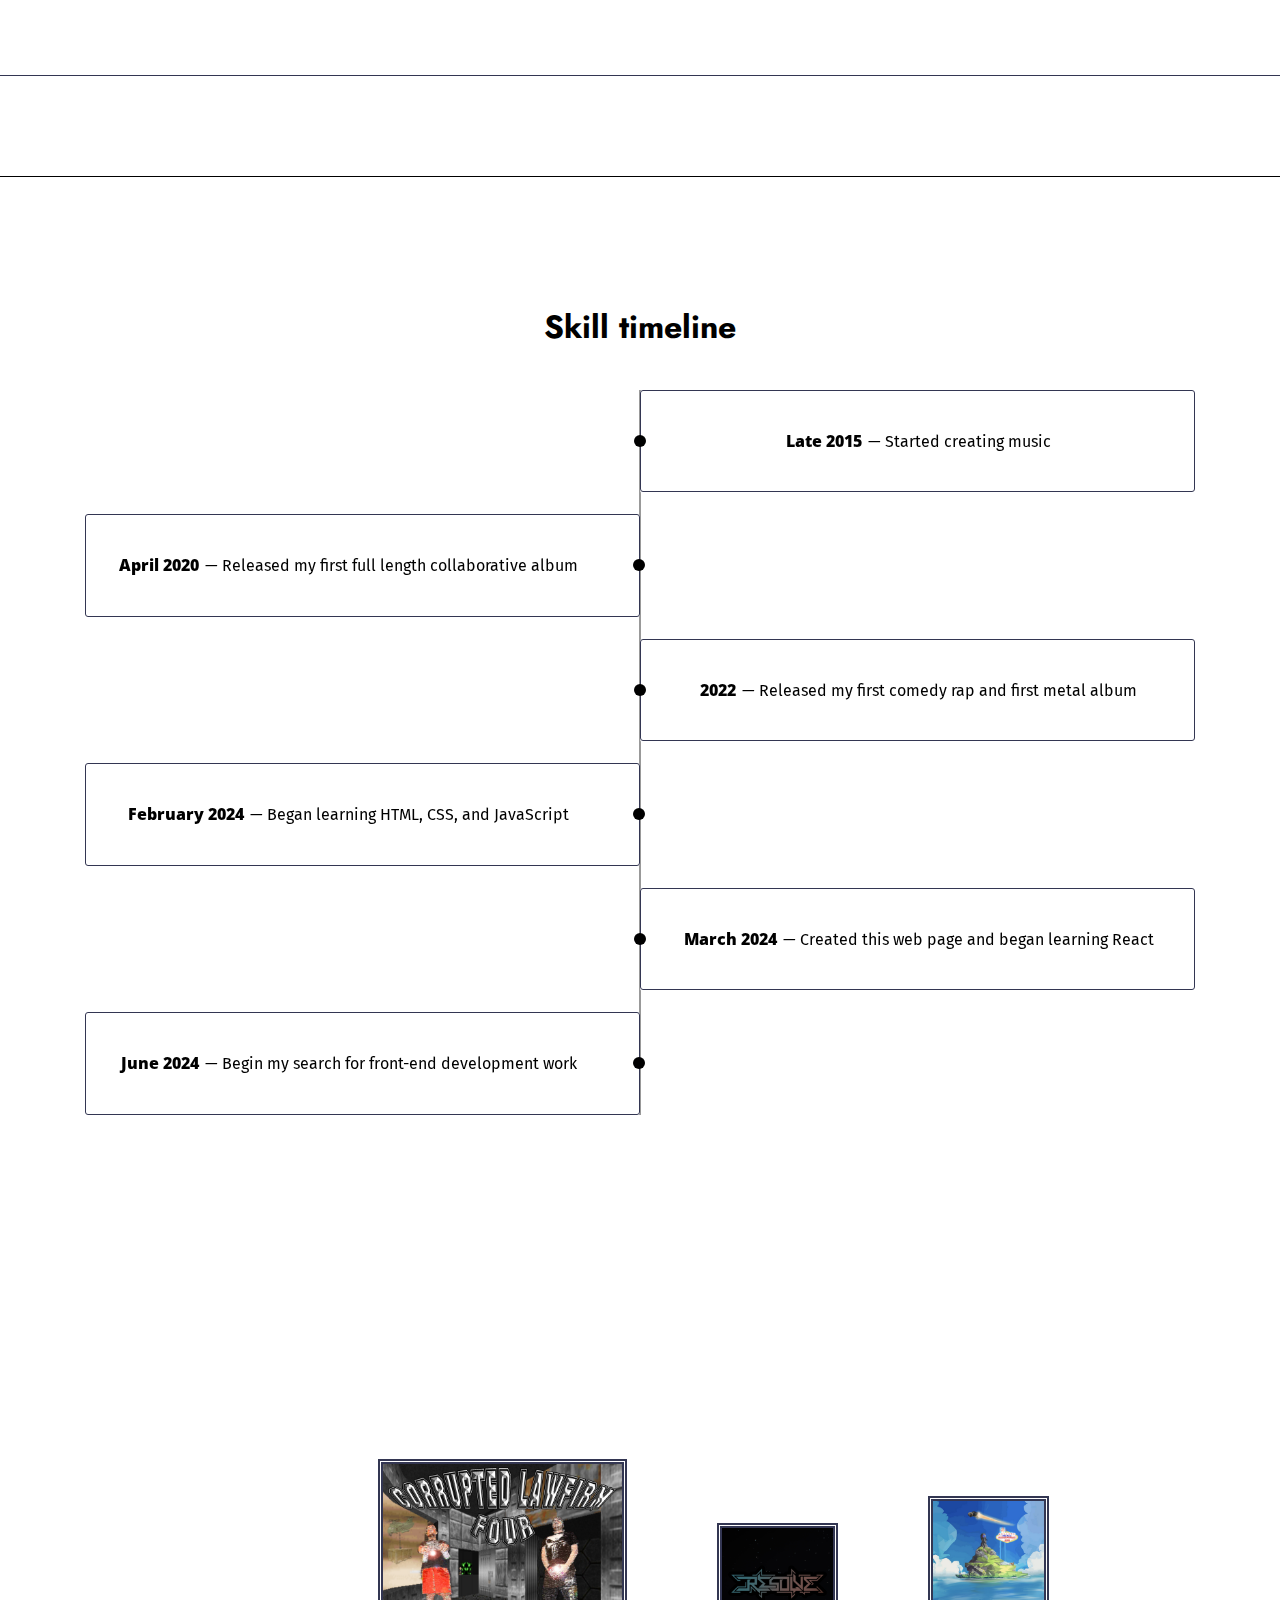
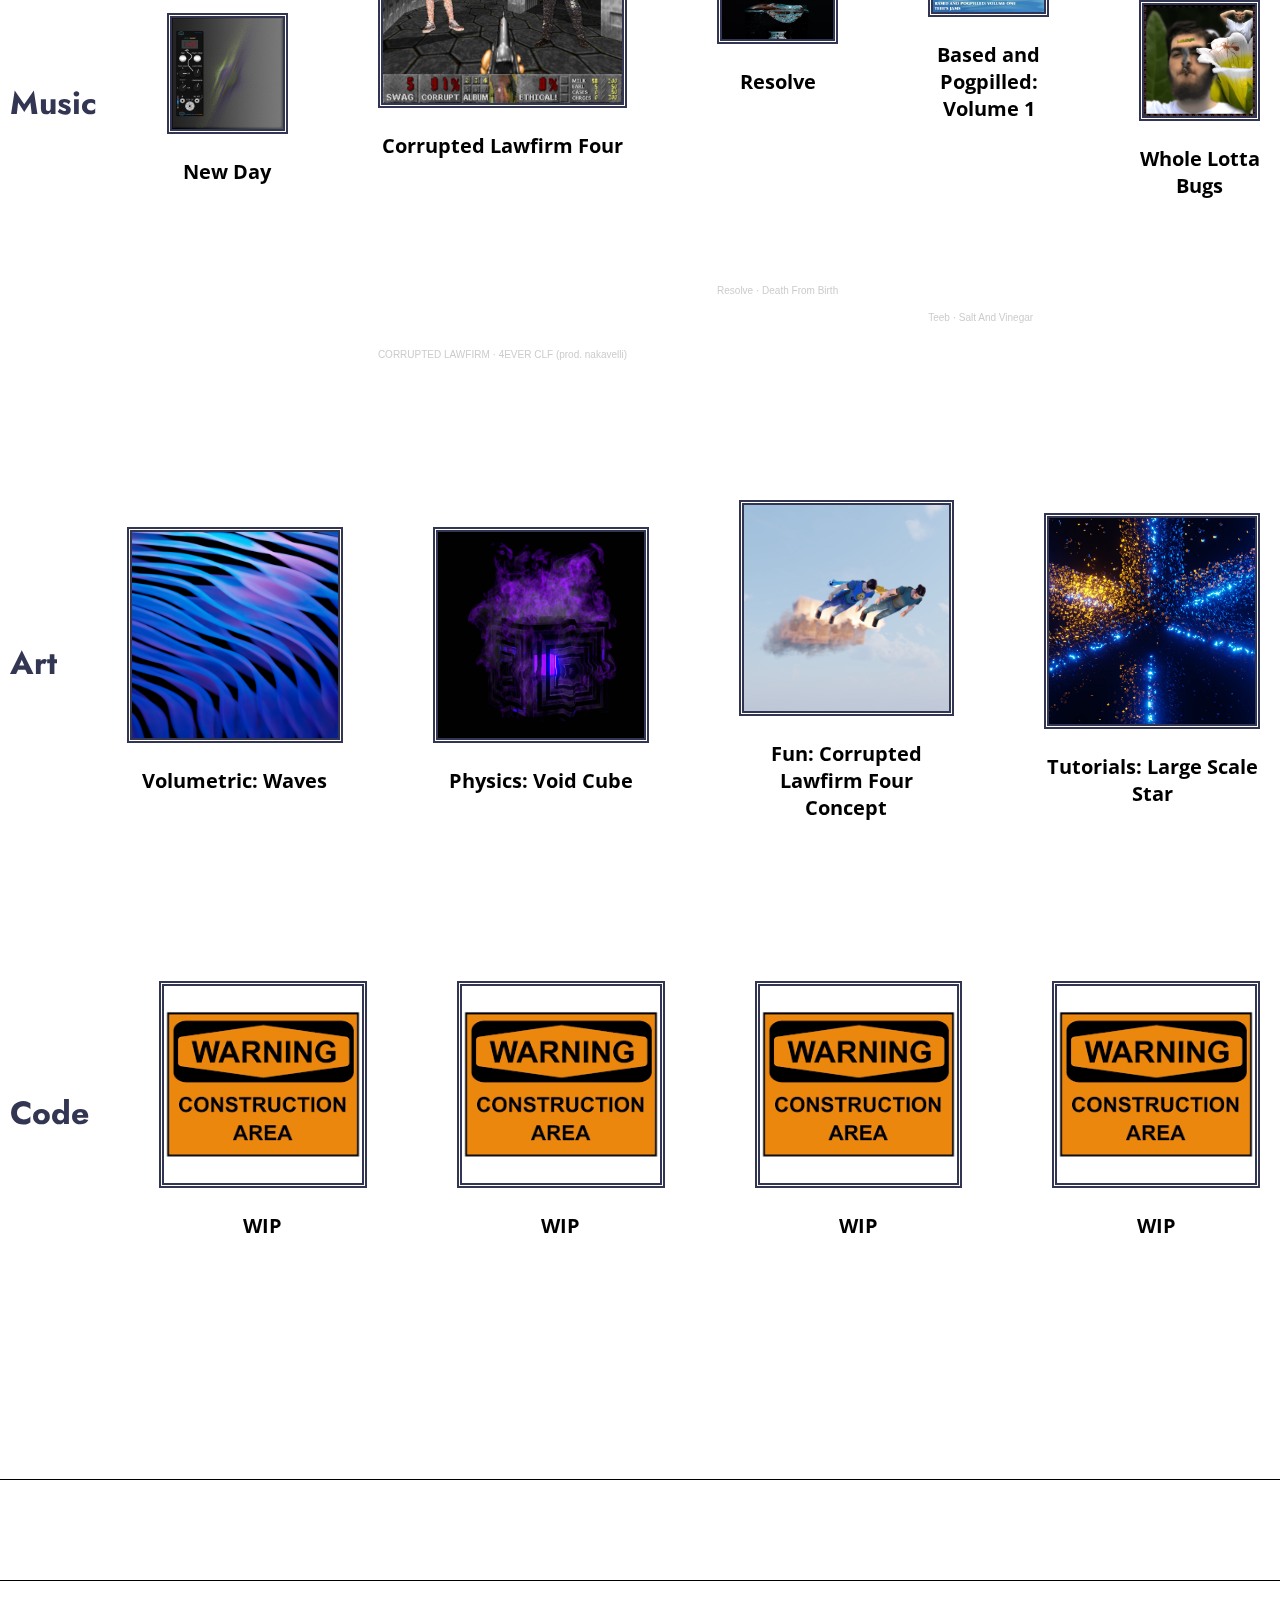
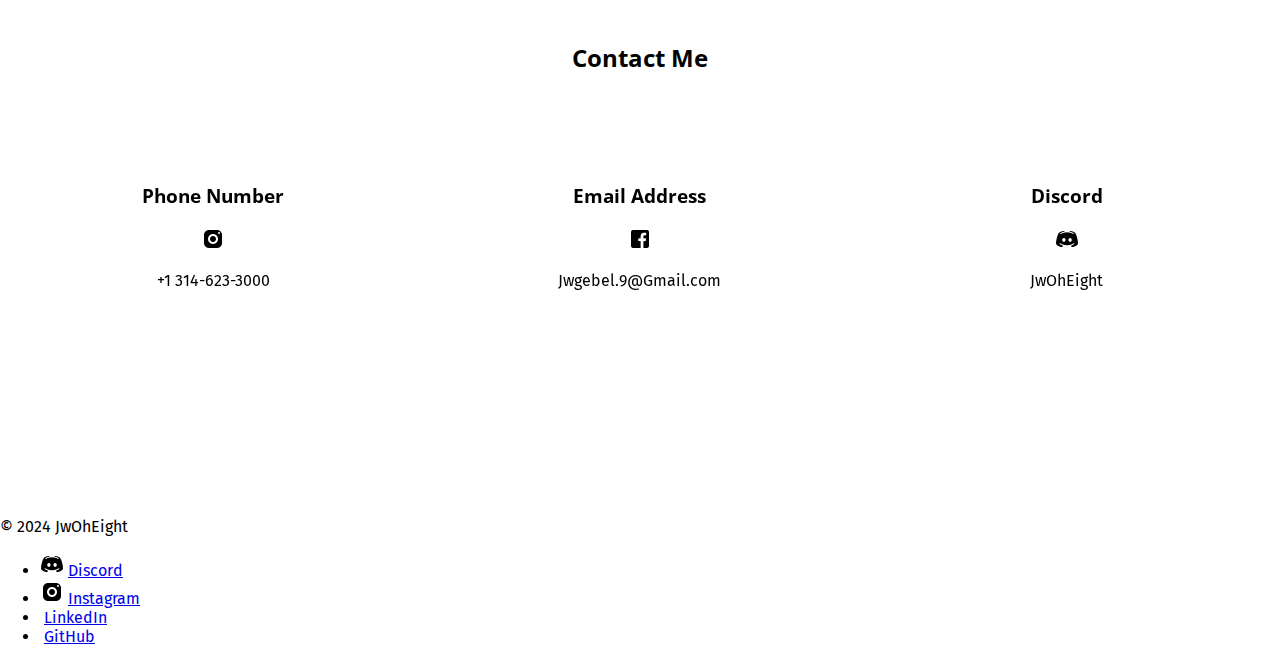
==== commit 2cf48fbd: "Finish styling contact section HTML: - Fix contact image classes CSS: - Change navigation link color" ====
--- a/index.html
+++ b/index.html
@@ -35,15 +35,15 @@
                     </div>
                     <div class="navLogoDiv">
                         <a href="https://www.instagram.com/jwoheight/" target="_blank" title="Add me on Instagram!">
-                            <img id="socialLink" class="instagram icon" src="images/instagramIcon.png"
+                            <img id="socialLink" class="instagramIcon icon" src="images/instagramIcon.png"
                                 alt="Instagram Logo" loading="lazy" />
                         </a>
                         <a href="https://www.facebook.com/JwOhEight/" target="_blank" title="Add me on Facebook!">
-                            <img id="socialLink" class="facebook icon" src="images/facebookIcon.png" alt="Facebook Logo"
+                            <img id="socialLink" class="facebookIcon icon" src="images/facebookIcon.png" alt="Facebook Logo"
                                 loading="lazy" />
                         </a>
                         <a href="https://discord.com/" target="_blank" title="Add me on Discord!">
-                            <img id="socialLink" class="discord icon" src="images/discordIcon.png" alt="Discord Logo"
+                            <img id="socialLink" class="discordIcon icon" src="images/discordIcon.png" alt="Discord Logo"
                                 loading="lazy" />
                         </a>
                     </div>
@@ -292,21 +292,24 @@
                 <div class="phoneNumber">
                     <h3>Phone Number</h3>
                     <a class="contactLink" href="https://en.wikipedia.org/wiki/Area_codes_314_and_557" target="_blank">
-                        <img src="images/phoneIcon.png" class="phone icon" alt="Phone icon" loading="lazy" />
+                        <img id="socialLink" class="instagramIcon icon" src="images/instagramIcon.png"
+                        alt="Instagram Logo" loading="lazy" />
                         <p class="contactInfo">+1 314-623-3000</p>
                     </a>
                 </div>
                 <div class="email">
                     <h3>Email Address</h3>
                     <a class="contactLink" href="mailto:Jwgebel.9@gmail.com">
-                        <img src="images/gmailIcon.png" class="gmail icon" alt="Gmail icon" loading="lazy" />
+                        <img id="socialLink" class="facebookIcon icon" src="images/facebookIcon.png" alt="Facebook Logo"
+                        loading="lazy" />
                         <p class="contactInfo">Jwgebel.9@Gmail.com</p>
                     </a>
                 </div>
                 <div class="discord">
                     <h3>Discord</h3>
                     <a class="contactLink" href="https://discord.com/" target="_blank">
-                        <img src="images/discordIcon.png" class="discord icon" alt="Discord icon" loading="lazy" />
+                        <img id="socialLink" class="discordIcon icon" src="images/discordIcon.png" alt="Discord Logo"
+                        loading="lazy" />
                         <p class="contactInfo">JwOhEight</p>
                     </a>
                 </div>
--- a/styles.css
+++ b/styles.css
@@ -46,7 +46,8 @@
     margin-left: 20px;
     text-decoration: none;
     mix-blend-mode: difference;
-    color: var(--darkblue);
+    color: white;
+    backdrop-filter: blue(50px);
 
 }
 
@@ -373,6 +374,8 @@
     border-bottom: 1px solid black;
     border-top: 1px solid white;
     transition: box-shadow 0.3s ease;
+    margin-top: 100px;
+    margin-bottom: 100px;
     padding-top: 100px;
     padding-bottom: 100px;
 }
@@ -502,6 +505,60 @@
 }
 
 /* Contact section */
+.contactSection {
+    display: flex;
+    flex-direction: column;
+    border-bottom: 1px solid white;
+    border-top: 1px solid black;
+    transition: box-shadow 0.3s ease;
+    margin-top: 100px;
+    margin-bottom: 100px;
+    padding-bottom: 100px;
+    padding-top: 100px;
+    text-align: center;
+}
+
+.contactSection:hover {
+    box-shadow: 0 10px 20px rgba(0, 0, 0, 0.3);
+}
+
+.contactHeader {
+    position: relative;
+    text-align: center;
+    font-family: "Open Sans", sans-serif;
+    top: -60px;
+}
+
+.contactContainer {
+    display: flex;
+    flex-direction: row;
+    justify-content: space-around;
+
+}
+
+.contactContainer a{
+    text-decoration: none;
+    color: black;
+}
+
+.contactContainer a:hover {
+    color: var(--darkblue);
+}
+
+.contactSection a:visited {
+    color: darkblue;
+}
+
+.phoneNumber, .email, .discord {
+    backdrop-filter: blur(60px);
+    padding: 10px;
+    display: flex;
+    flex-direction: column;
+    width: 300px;
+    height: auto;
+}
+
+
 
 
 /* General selectors */
@@ -528,11 +585,9 @@
     font-family: "Fira Sans", sans-serif;
 }
 
-.icon {
-    width: 25px;
-    height: 25px;
-}
-
+img {
+    width: auto;
+}
 *,
 *::before,
 *::after {
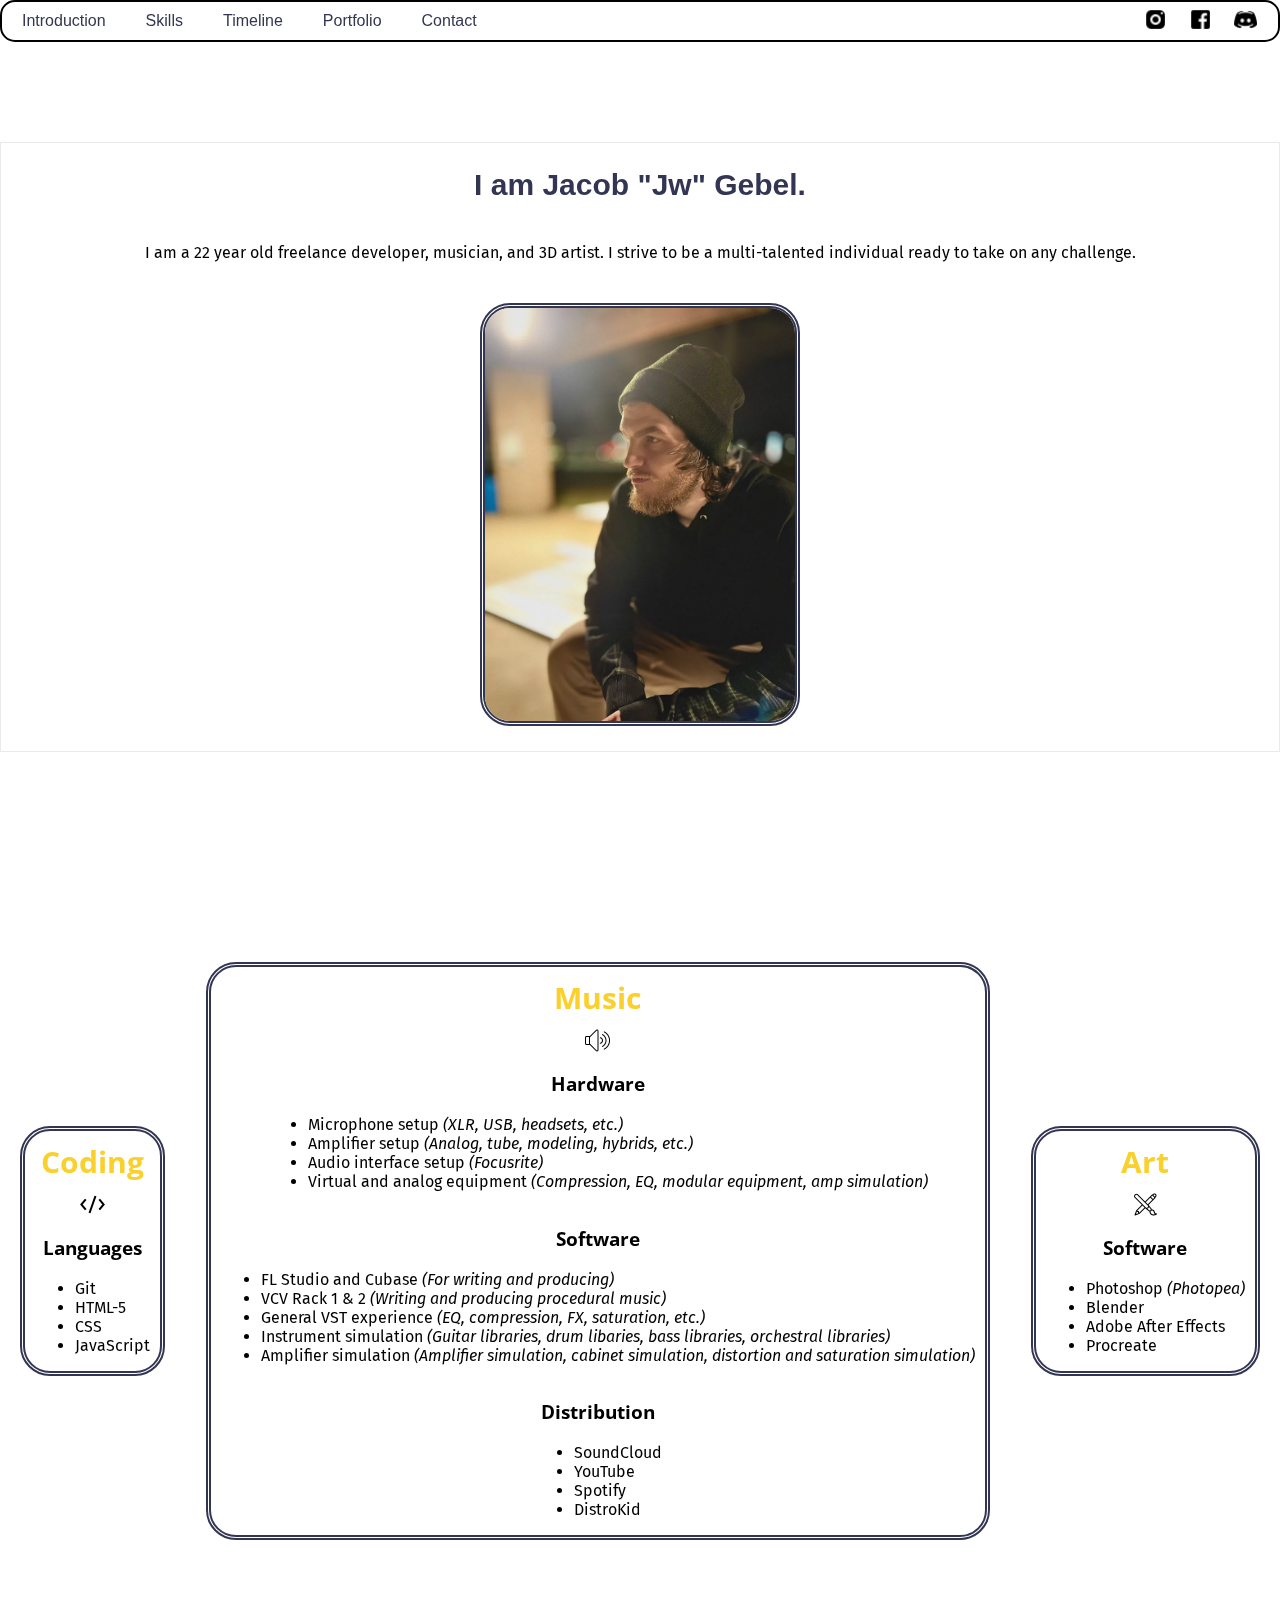
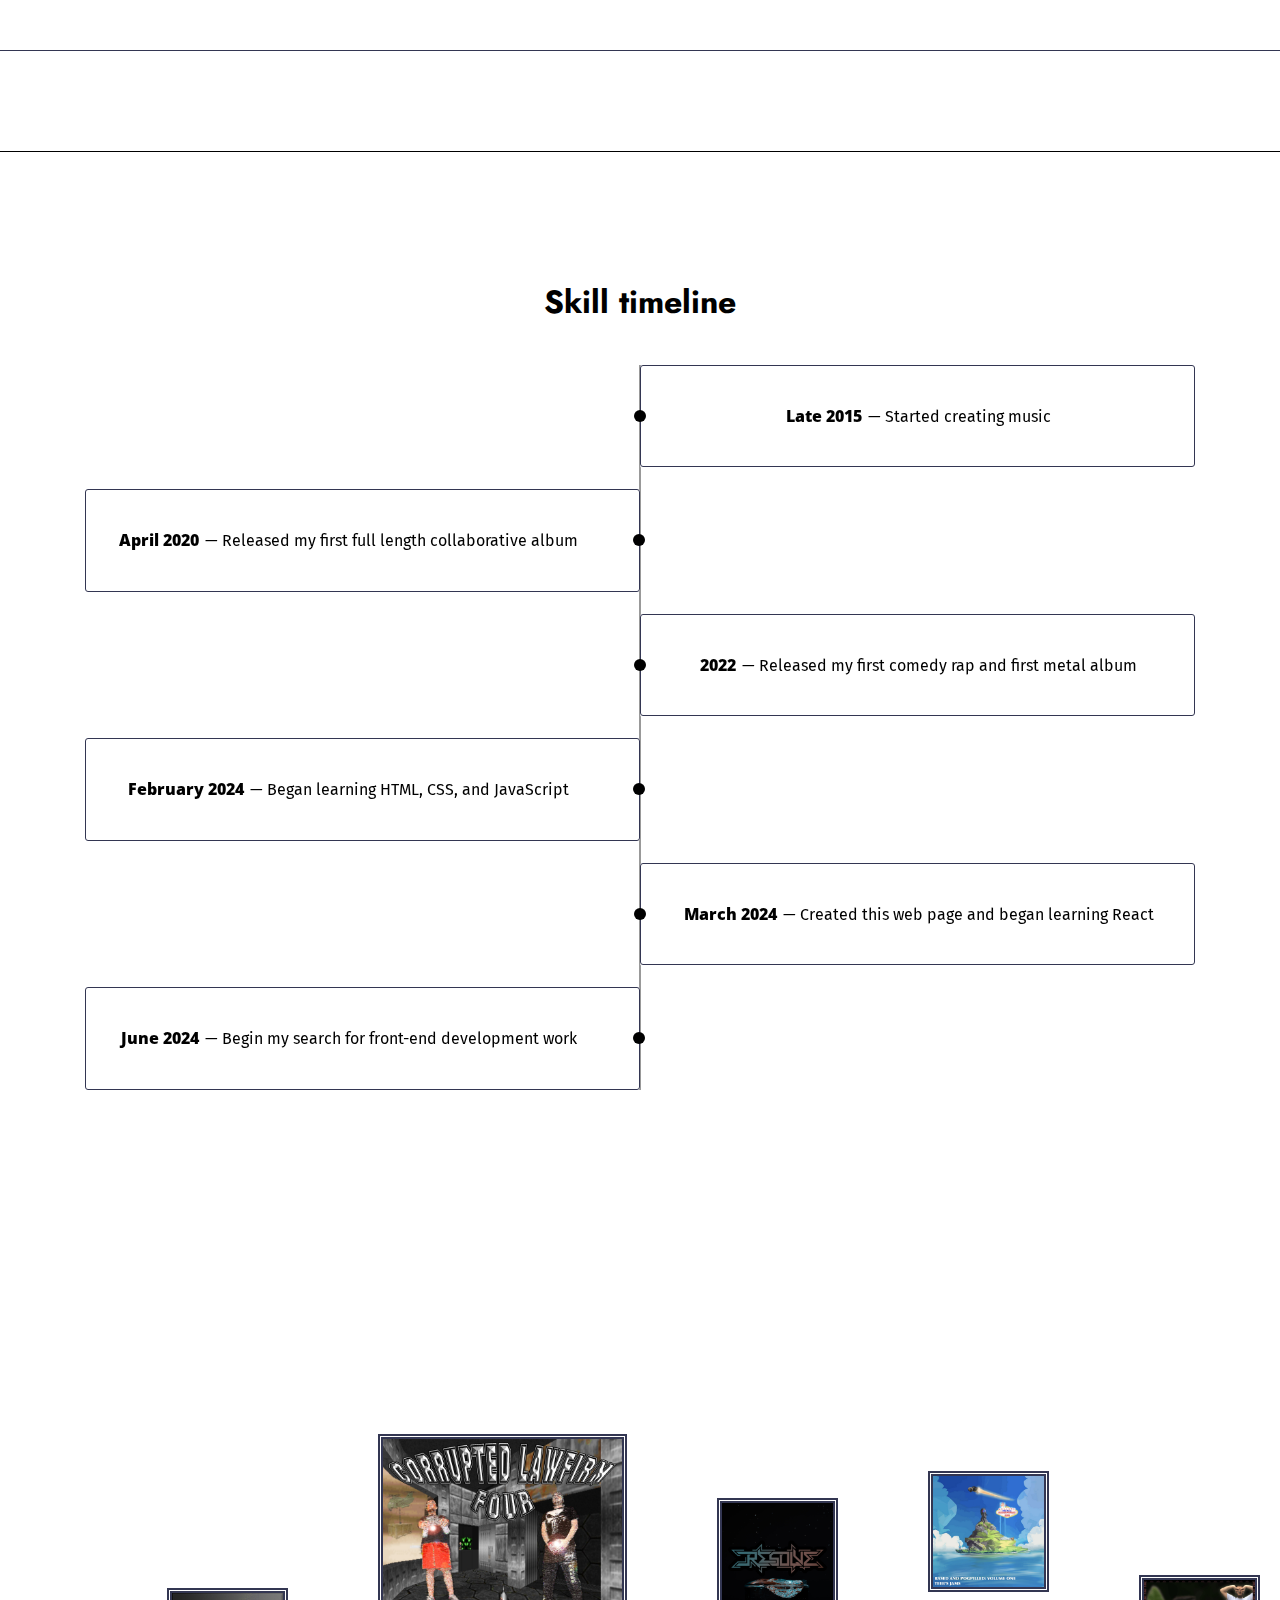
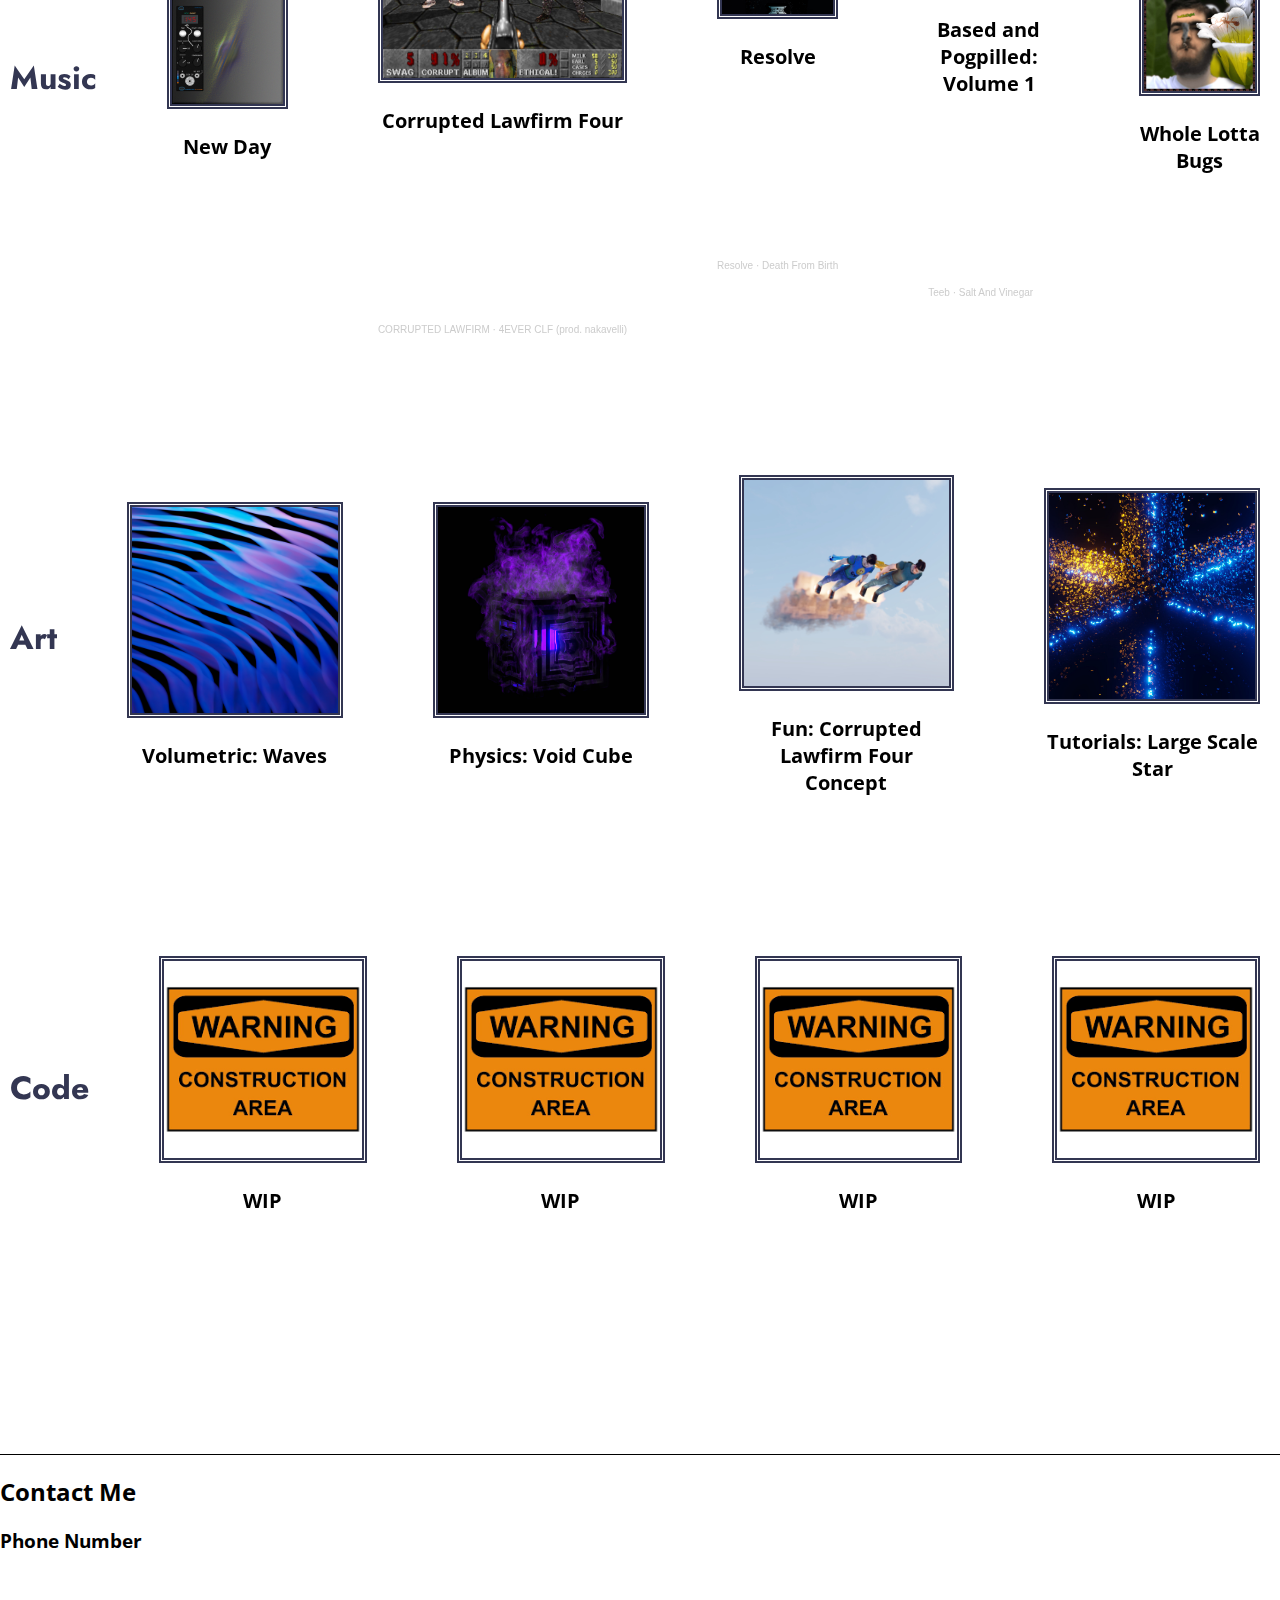
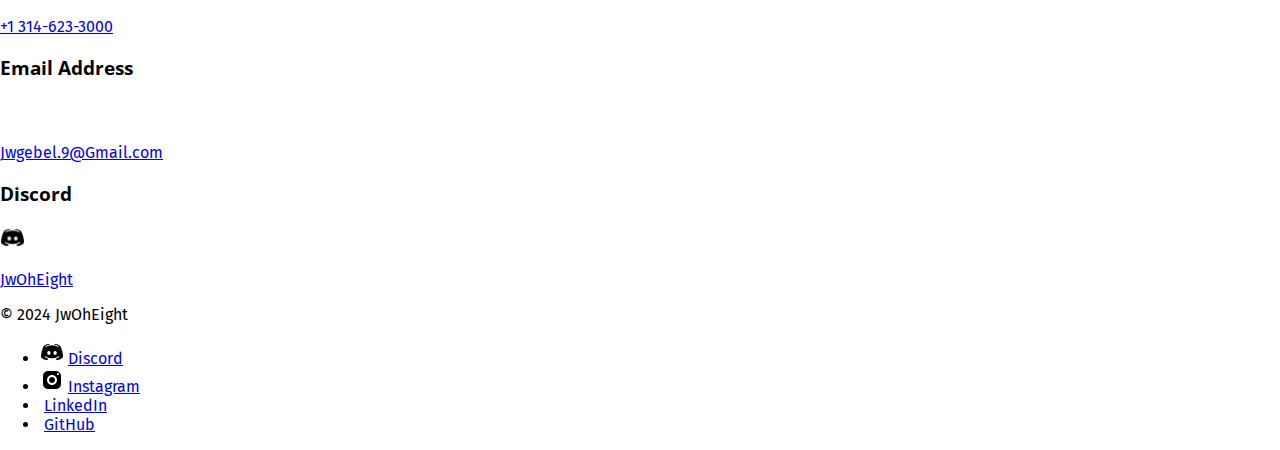
==== commit 4a7509cf: "FINISH styling email page" ====
--- a/index.html
+++ b/index.html
@@ -35,15 +35,15 @@
                     </div>
                     <div class="navLogoDiv">
                         <a href="https://www.instagram.com/jwoheight/" target="_blank" title="Add me on Instagram!">
-                            <img id="socialLink" class="instagramIcon icon" src="images/instagramIcon.png"
+                            <img id="socialLink" class="instagram icon" src="images/instagramIcon.png"
                                 alt="Instagram Logo" loading="lazy" />
                         </a>
                         <a href="https://www.facebook.com/JwOhEight/" target="_blank" title="Add me on Facebook!">
-                            <img id="socialLink" class="facebookIcon icon" src="images/facebookIcon.png" alt="Facebook Logo"
+                            <img id="socialLink" class="facebook icon" src="images/facebookIcon.png" alt="Facebook Logo"
                                 loading="lazy" />
                         </a>
                         <a href="https://discord.com/" target="_blank" title="Add me on Discord!">
-                            <img id="socialLink" class="discordIcon icon" src="images/discordIcon.png" alt="Discord Logo"
+                            <img id="socialLink" class="discord icon" src="images/discordIcon.png" alt="Discord Logo"
                                 loading="lazy" />
                         </a>
                     </div>
@@ -263,7 +263,7 @@
                 <div class="codePortfolio">
                     <h2 class="codePortfolioHeader">Code</h2>
                     <div class="codePortfolioItem">
-                        <img src="images/constructionZone.png" alt="Construction Image" class="codePortfolioImage">
+                        <a class="hltcLink" target="_blank" href="hltc.html"><img src="images/constructionZone.png" alt="Construction Image" class="codePortfolioImage"></a>
                         <h3 class="codePortfolioArtHeader">WIP</h3>
                     </div>
 
@@ -292,24 +292,21 @@
                 <div class="phoneNumber">
                     <h3>Phone Number</h3>
                     <a class="contactLink" href="https://en.wikipedia.org/wiki/Area_codes_314_and_557" target="_blank">
-                        <img id="socialLink" class="instagramIcon icon" src="images/instagramIcon.png"
-                        alt="Instagram Logo" loading="lazy" />
+                        <img src="images/phoneIcon.png" class="phone icon" alt="Phone icon" loading="lazy" />
                         <p class="contactInfo">+1 314-623-3000</p>
                     </a>
                 </div>
                 <div class="email">
                     <h3>Email Address</h3>
                     <a class="contactLink" href="mailto:Jwgebel.9@gmail.com">
-                        <img id="socialLink" class="facebookIcon icon" src="images/facebookIcon.png" alt="Facebook Logo"
-                        loading="lazy" />
+                        <img src="images/gmailIcon.png" class="gmail icon" alt="Gmail icon" loading="lazy" />
                         <p class="contactInfo">Jwgebel.9@Gmail.com</p>
                     </a>
                 </div>
                 <div class="discord">
                     <h3>Discord</h3>
                     <a class="contactLink" href="https://discord.com/" target="_blank">
-                        <img id="socialLink" class="discordIcon icon" src="images/discordIcon.png" alt="Discord Logo"
-                        loading="lazy" />
+                        <img src="images/discordIcon.png" class="discord icon" alt="Discord icon" loading="lazy" />
                         <p class="contactInfo">JwOhEight</p>
                     </a>
                 </div>
--- a/styles.css
+++ b/styles.css
@@ -46,8 +46,7 @@
     margin-left: 20px;
     text-decoration: none;
     mix-blend-mode: difference;
-    color: white;
-    backdrop-filter: blue(50px);
+    color: var(--darkblue);
 
 }
 
@@ -374,8 +373,6 @@
     border-bottom: 1px solid black;
     border-top: 1px solid white;
     transition: box-shadow 0.3s ease;
-    margin-top: 100px;
-    margin-bottom: 100px;
     padding-top: 100px;
     padding-bottom: 100px;
 }
@@ -505,60 +502,6 @@
 }
 
 /* Contact section */
-.contactSection {
-    display: flex;
-    flex-direction: column;
-    border-bottom: 1px solid white;
-    border-top: 1px solid black;
-    transition: box-shadow 0.3s ease;
-    margin-top: 100px;
-    margin-bottom: 100px;
-    padding-bottom: 100px;
-    padding-top: 100px;
-    text-align: center;
-}
-
-.contactSection:hover {
-    box-shadow: 0 10px 20px rgba(0, 0, 0, 0.3);
-}
-
-.contactHeader {
-    position: relative;
-    text-align: center;
-    font-family: "Open Sans", sans-serif;
-    top: -60px;
-}
-
-.contactContainer {
-    display: flex;
-    flex-direction: row;
-    justify-content: space-around;
-
-}
-
-.contactContainer a{
-    text-decoration: none;
-    color: black;
-}
-
-.contactContainer a:hover {
-    color: var(--darkblue);
-}
-
-.contactSection a:visited {
-    color: darkblue;
-}
-
-.phoneNumber, .email, .discord {
-    backdrop-filter: blur(60px);
-    padding: 10px;
-    display: flex;
-    flex-direction: column;
-    width: 300px;
-    height: auto;
-}
-
-
 
 
 /* General selectors */
@@ -585,9 +528,11 @@
     font-family: "Fira Sans", sans-serif;
 }
 
-img {
-    width: auto;
-}
+.icon {
+    width: 25px;
+    height: 25px;
+}
+
 *,
 *::before,
 *::after {
